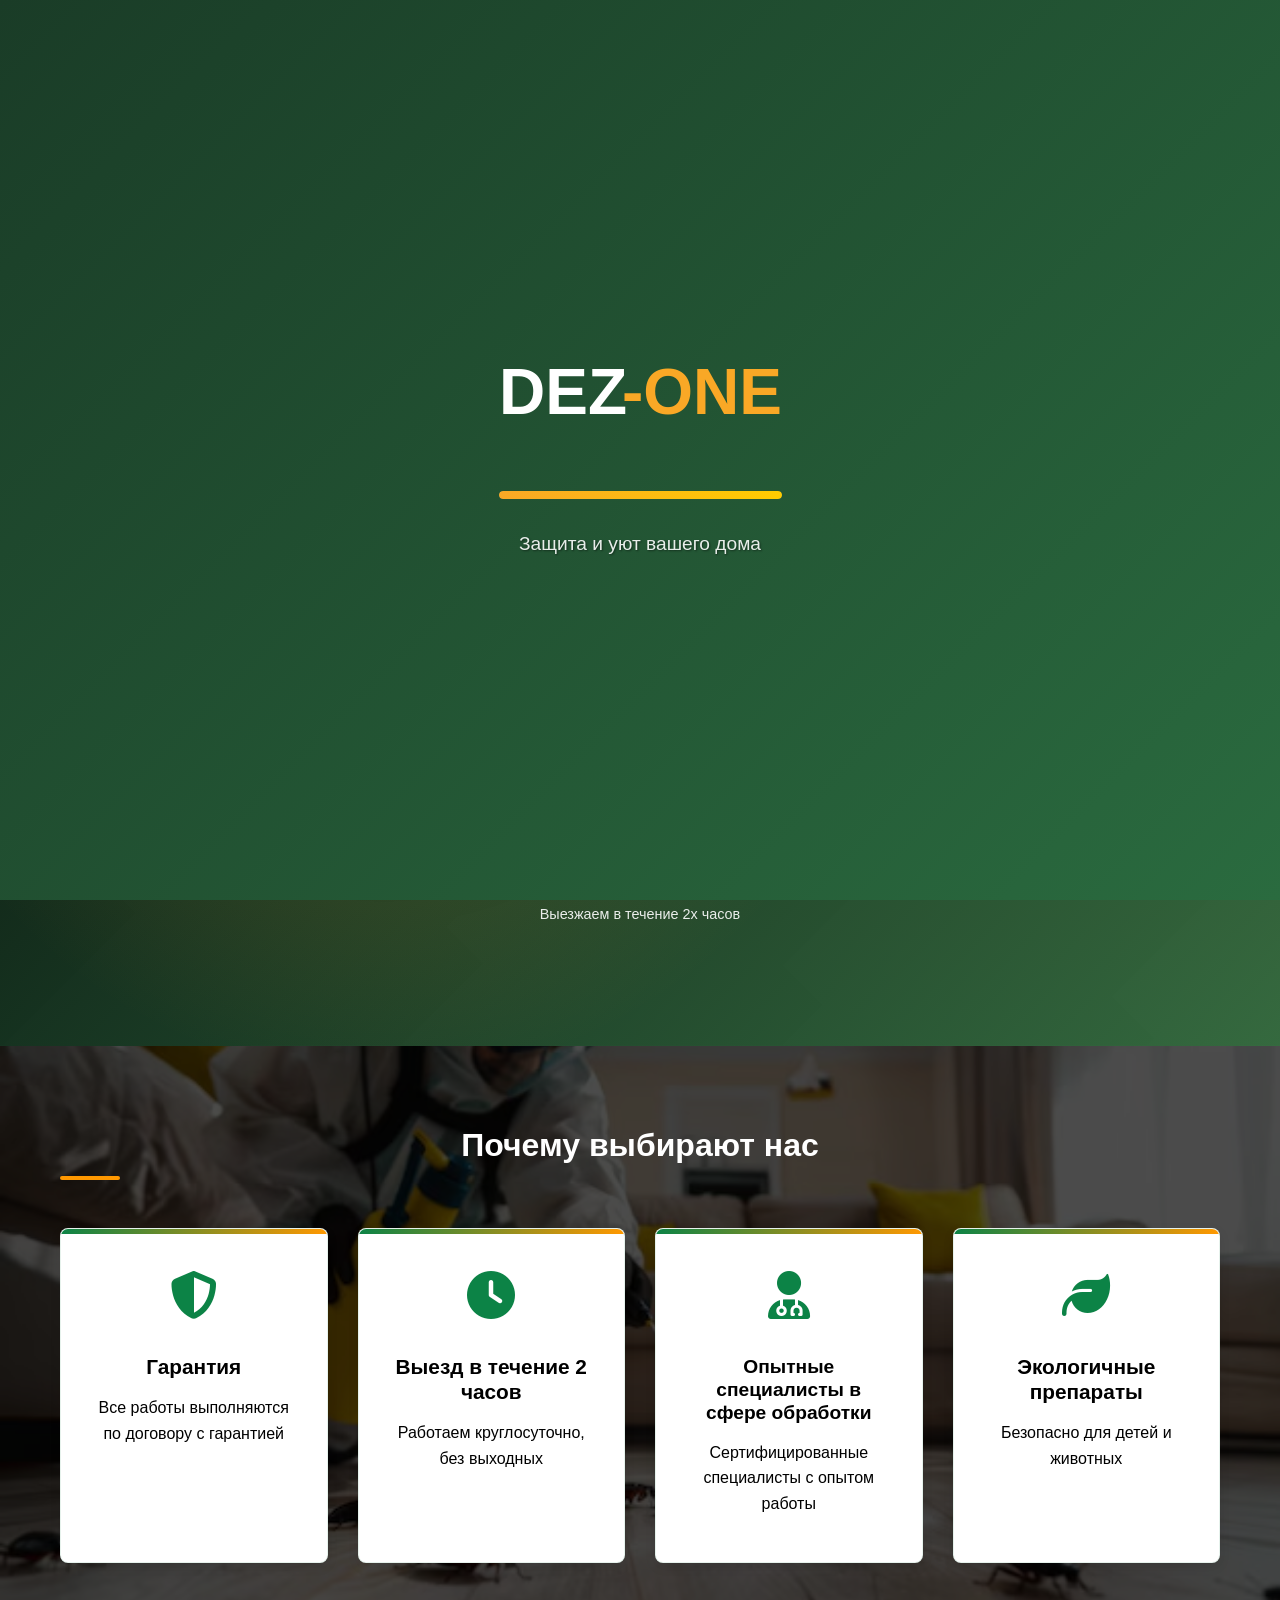
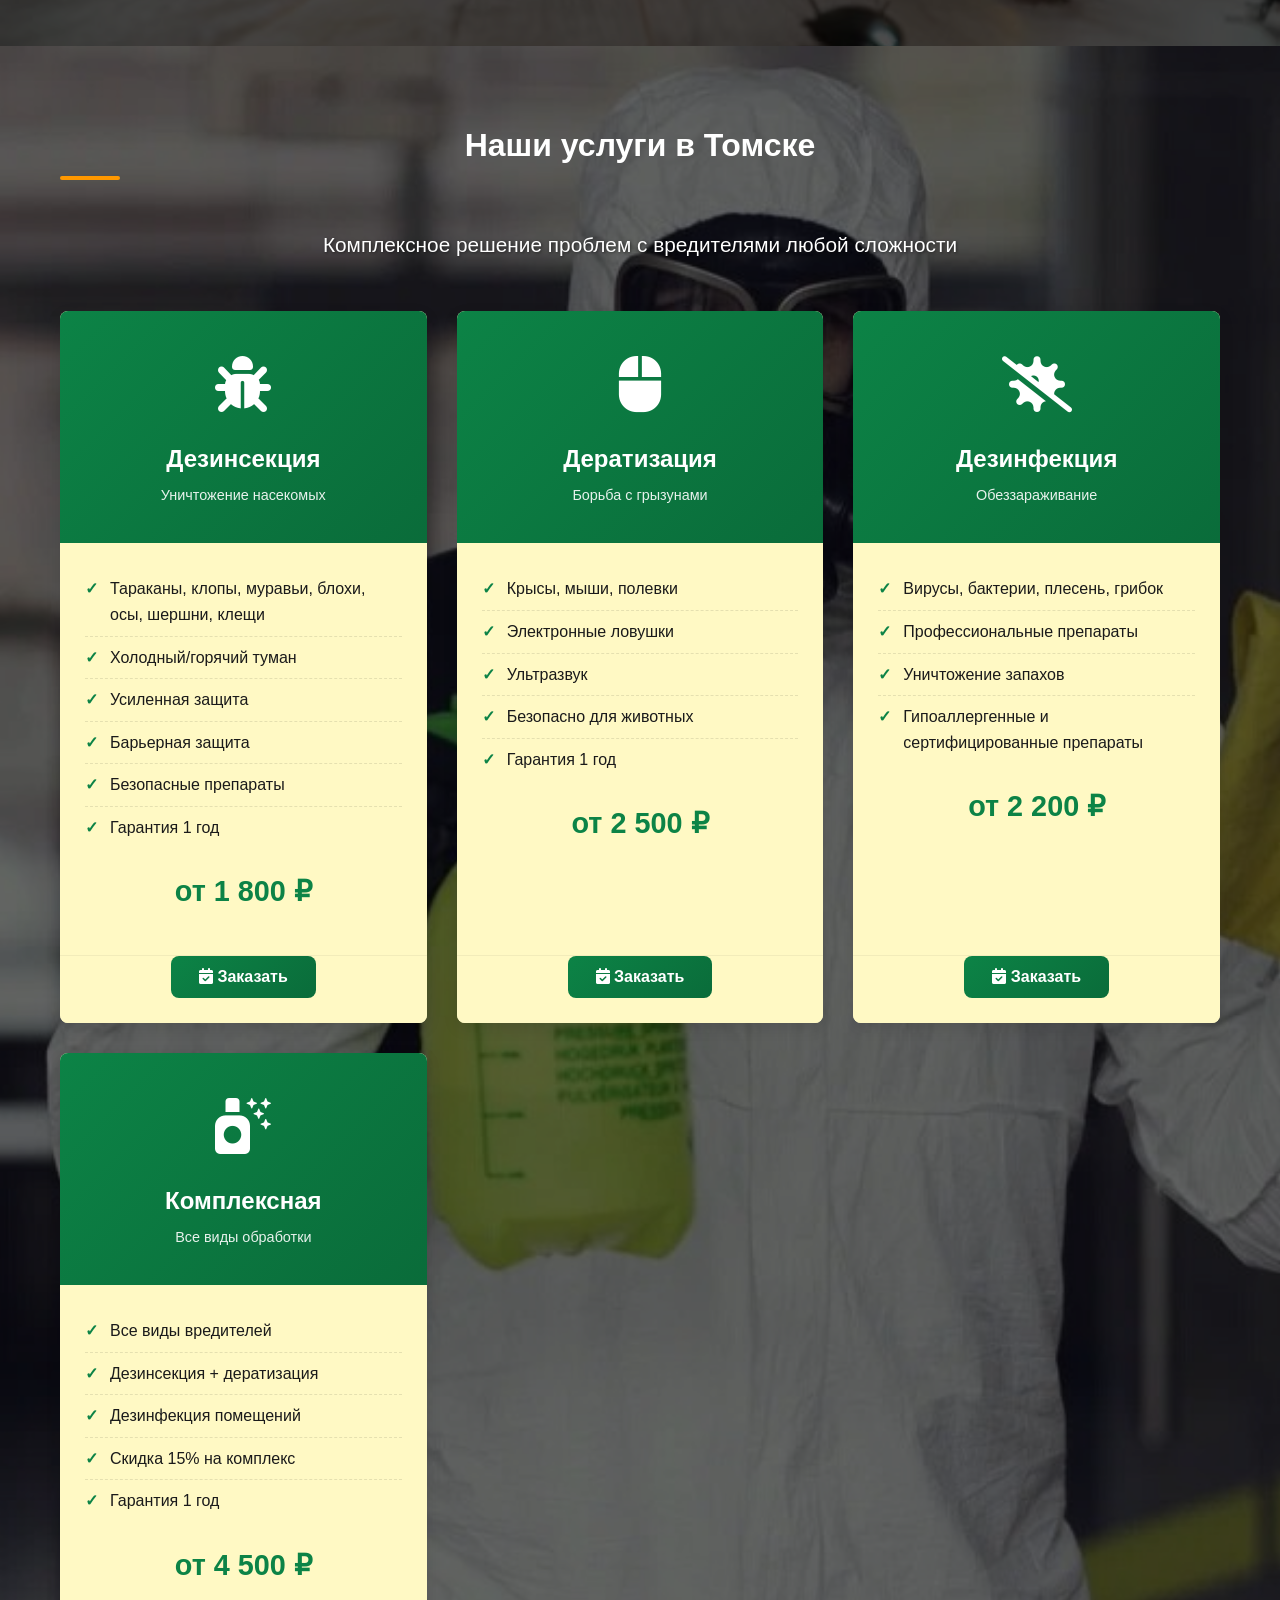
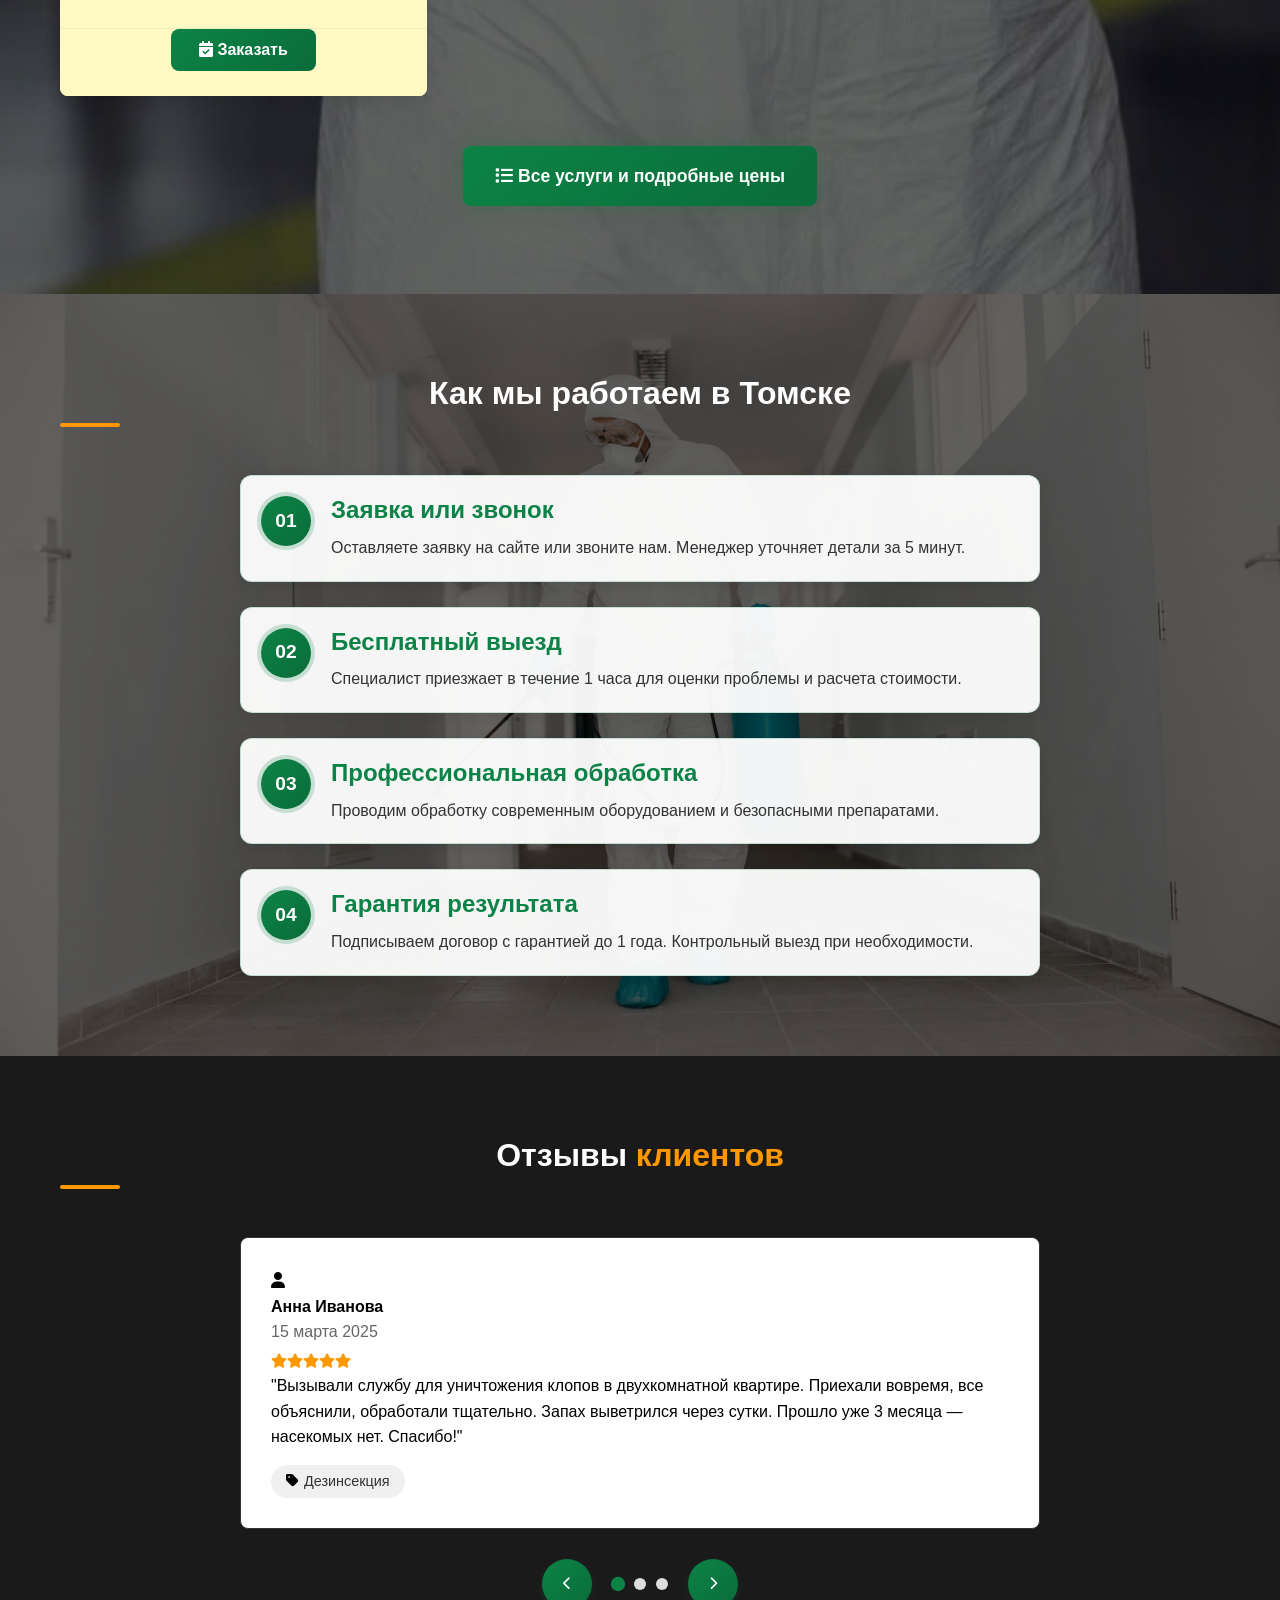
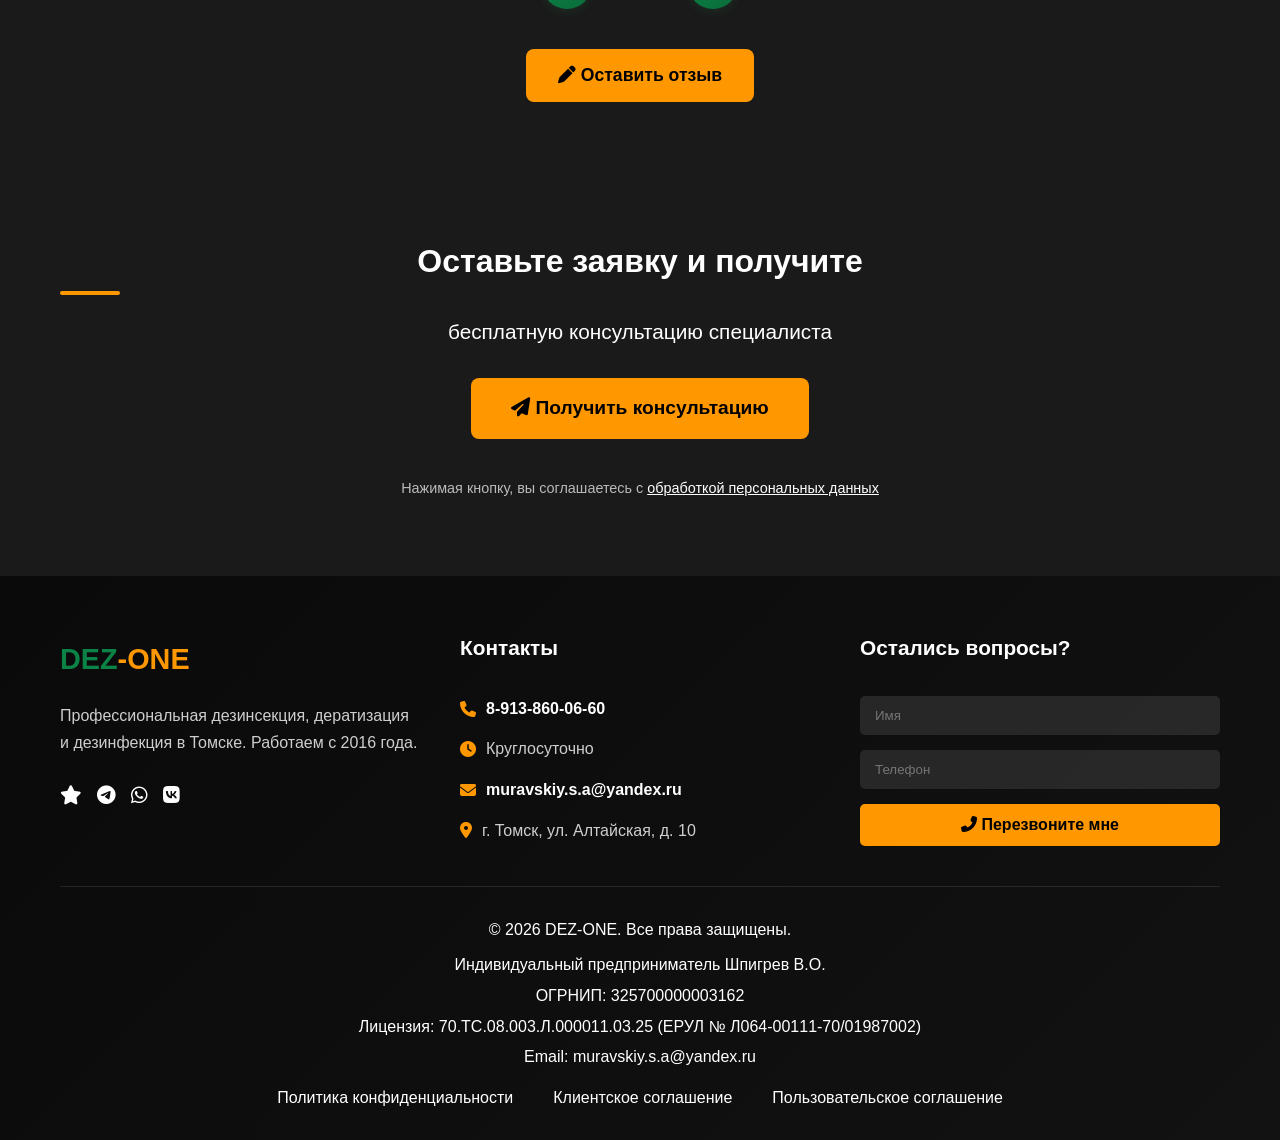
==== index.html @ a77df8e5 "Add files via upload" ====
<!DOCTYPE html>
<html lang="ru">
<head>

    
<!-- Yandex.Metrika counter -->
<script type="text/javascript">
    (function(m,e,t,r,i,k,a){
        m[i]=m[i]||function(){(m[i].a=m[i].a||[]).push(arguments)};
        m[i].l=1*new Date();
        for (var j = 0; j < document.scripts.length; j++) {if (document.scripts[j].src === r) { return; }}
        k=e.createElement(t),a=e.getElementsByTagName(t)[0],k.async=1,k.src=r,a.parentNode.insertBefore(k,a)
    })(window, document,'script','https://mc.yandex.ru/metrika/tag.js?id=108186352', 'ym');

    ym(108186352, 'init', {ssr:true, webvisor:true, clickmap:true, ecommerce:"dataLayer", referrer: document.referrer, url: location.href, accurateTrackBounce:true, trackLinks:true});
</script>
<noscript><div><img src="https://mc.yandex.ru/watch/108186352" style="position:absolute; left:-9999px;" alt="" /></div></noscript>
<!-- /Yandex.Metrika counter -->



    <meta charset="UTF-8">
    <meta http-equiv="Content-Security-Policy" content="default-src 'self'; script-src 'self' 'unsafe-inline' https://mc.yandex.ru https://cdnjs.cloudflare.com; style-src 'self' 'unsafe-inline' https://fonts.googleapis.com https://cdnjs.cloudflare.com; font-src 'self' https://fonts.gstatic.com https://cdnjs.cloudflare.com data:; img-src 'self' data: https: ; connect-src 'self' https://api.jsonbin.io https://mc.yandex.ru wss://mc.yandex.ru https://*.workers.dev; frame-src https://mc.yandex.ru; object-src 'none'; base-uri 'self'; form-action 'self';">
    <meta name="referrer" content="strict-origin-when-cross-origin">
    <meta http-equiv="X-Content-Type-Options" content="nosniff">
    <meta http-equiv="Permissions-Policy" content="geolocation=(), microphone=(), camera=()">
    <meta name="viewport" content="width=device-width, initial-scale=1.0, maximum-scale=1.0, user-scalable=yes">
    <meta http-equiv="X-UA-Compatible" content="IE=edge">
    <title>Профессиональная дезинсекция и дератизация в Томске | DEZ-ONE</title>
    <meta name="description" content="Уничтожение тараканов, клопов, грызунов в Томске. Гарантия 1 год. Работаем 24/7. Бесплатный выезд и осмотр.">
    
    <!-- Favicon -->
    <link rel="icon" type="image/x-icon" href="/favicon.ico">
    <link rel="icon" type="image/png" sizes="32x32" href="/favicon-32x32.png">
    <link rel="icon" type="image/png" sizes="16x16" href="/favicon-16x16.png">
    <link rel="apple-touch-icon" sizes="180x180" href="/apple-touch-icon.png">
    <link rel="shortcut icon" href="/favicon.ico">
    
    <link rel="stylesheet" href="css/style.css?v=5.0">
    <link rel="stylesheet" href="css/responsive.css?v=5.0">
    <link rel="stylesheet" href="css/animations.css?v=5.0">
    <link rel="stylesheet" href="css/web-background.css?v=5.0">
    <link rel="stylesheet" href="https://cdnjs.cloudflare.com/ajax/libs/font-awesome/6.4.0/css/all.min.css">
    <link rel="preconnect" href="https://fonts.googleapis.com">
    <link rel="preconnect" href="https://fonts.gstatic.com" crossorigin>
    <link href="https://fonts.googleapis.com/css2?family=Montserrat:wght@400;500;600;700;800&family=Open+Sans:wght@400;500;600&display=swap" rel="stylesheet">
    <style>
        /* ===== ДОПОЛНИТЕЛЬНЫЕ СТИЛИ ДЛЯ ГЛАВНОЙ СТРАНИЦЫ ===== */
        .stat-number {
            font-size: 2.5rem;
            font-weight: 800;
            margin-bottom: 5px;
            color: var(--secondary);
            text-shadow: 1px 1px 2px rgba(0, 0, 0, 0.5);
        }

        .stat-item {
            text-align: center;
            color: var(--text-light);
            position: relative;
            z-index: 1;
        }

        #calculator .section-subtitle {
            color: #000000 !important;
        }

        #calculator .result-note {
            color: #ffffff !important;
        }

        #calculator .result-label,
        #calculator .result-price,
        #calculator .result-savings,
        #calculator .savings-amount {
            color: #ffffff !important;
        }

        #calculator .calculator__info .info-title,
        #calculator .calculator__info .info-list li,
        #calculator .calculator__info .tip-content {
            color: #ffffff !important;
        }

        #calculator .calculator__info .tip-icon i {
            color: var(--secondary) !important;
        }

        .footer__bottom {
            display: flex;
            flex-direction: column;
            align-items: center;
            gap: 15px;
        }

        .footer__bottom > div {
            display: flex;
            gap: 20px;
            flex-wrap: wrap;
            justify-content: center;
            margin-top: 10px;
        }

        .footer__bottom a {
            color: rgba(255, 255, 255, 0.8);
            text-decoration: none;
            transition: var(--transition);
            font-size: 0.95rem;
        }

        .footer__bottom a:hover {
            color: var(--secondary);
            text-decoration: underline;
        }

        .modal__content {
            color: var(--text-dark);
        }

        .modal__content h4 {
            color: var(--primary);
        }

        .checkbox-text a {
            color: var(--primary);
            text-decoration: underline;
        }

        .checkbox-text a:hover {
            color: var(--primary-dark);
        }

        .gallery-section {
            display: none;
        }
    </style>
</head>
<body>
    <!-- ПРИНУДИТЕЛЬНЫЕ СТИЛИ ДЛЯ МОДАЛЬНЫХ ОКОН -->
    <style>
        #orderModal .modal__content,
        #consultModal .modal__content {
            background: linear-gradient(135deg, #1a1a1a 0%, #2a2a2a 100%) !important;
        }
        
        #orderModal *:not(button):not(.btn),
        #consultModal *:not(button):not(.btn) {
            color: #ffffff !important;
        }
        
        #orderModal input,
        #consultModal input,
        #orderModal textarea,
        #consultModal textarea {
            background-color: #333333 !important;
            color: #ffffff !important;
            border-color: #555555 !important;
        }
        
        #orderModal input::placeholder,
        #consultModal input::placeholder,
        #orderModal textarea::placeholder,
        #consultModal textarea::placeholder {
            color: #aaaaaa !important;
        }
        
        #orderModal .checkbox-text,
        #consultModal .checkbox-text {
            color: #ffffff !important;
        }
    </style>

    <!-- Анимированный фон с паутинкой -->
    <div class="web-background">
        <div class="web-line web-1"></div>
        <div class="web-line web-2"></div>
        <div class="web-line web-3"></div>
        <div class="web-line web-4"></div>
        <div class="web-line web-5"></div>
        <div class="web-line web-6"></div>
        <div class="web-line web-7"></div>
        <div class="web-line web-8"></div>
        <div class="web-line web-9"></div>
        <div class="web-line web-10"></div>
        <div class="web-grid"></div>
        <div class="spider spider-1"></div>
        <div class="spider spider-2"></div>
        <div class="spider spider-3"></div>
        <div class="spider spider-4"></div>
        <div class="spider spider-5"></div>
        <div class="web-drop drop-1"></div>
        <div class="web-drop drop-2"></div>
        <div class="web-drop drop-3"></div>
        <div class="web-drop drop-4"></div>
        <div class="web-drop drop-5"></div>
    </div>

    <!-- Анимированный фон сайта -->
    <div class="site-background">
        <div class="bg-particle p1"></div>
        <div class="bg-particle p2"></div>
        <div class="bg-particle p3"></div>
        <div class="bg-particle p4"></div>
        <div class="bg-particle p5"></div>
        <div class="bg-particle p6"></div>
        <div class="bg-particle p7"></div>
        <div class="bg-particle p8"></div>
        <div class="bg-particle p9"></div>
        <div class="bg-particle p10"></div>
        <div class="bg-shine"></div>
    </div>

    <!-- Прелоадер с анимацией логотипа -->
    <div class="preloader">
        <div class="preloader-bg">
            <div class="preloader-dust d1"></div>
            <div class="preloader-dust d2"></div>
            <div class="preloader-dust d3"></div>
            <div class="preloader-dust d4"></div>
            <div class="preloader-dust d5"></div>
        </div>
        <div class="preloader-content">
            <div class="preloader-logo">
                <span class="logo-dez">DEZ</span><span class="logo-on">-ONE</span>
            </div>
            <div class="preloader-slogan" style="display: none;">Защита и уют вашего дома</div>
            <div class="preloader-progress">
                <div class="preloader-bar"></div>
            </div>
            <div class="preloader-text" style="color: white; margin-top: 20px; font-size: 1.2rem; opacity: 0.9; font-weight: 500;">Защита и уют вашего дома</div>
        </div>
    </div>

    <!-- Шапка сайта -->
    <header class="header">
        <div class="container header__container">
            <a href="index.html" class="logo">
                <span class="logo__primary">DEZ</span><span class="logo__secondary">-ONE</span>
            </a>
            <button class="nav__toggle" aria-label="Открыть меню">
                <span></span>
                <span></span>
                <span></span>
            </button>
            <nav class="nav">
                <ul class="nav__list">
                    <li><a href="index.html" class="active">Главная</a></li>
                    <li><a href="services.html">Услуги и цены</a></li>
                    <li><a href="organizations.html">Организациям</a></li>
                    <li><a href="client-memo.html">Памятка клиенту</a></li>
                    <li><a href="calculator.html">Калькулятор</a></li>
                    <li><a href="#process">Как работаем</a></li>
                    <li><a href="#reviews">Отзывы</a></li>
                    <li><a href="blog.html">Статьи</a></li>
                    <li><a href="#contacts">Контакты</a></li>
                </ul>
            </nav>
            <div class="header__contacts">
                <a href="tel:+79138600660" class="phone" data-dez-phone="phone">8-913-860-06-60</a>
                <p class="work-hours" data-dez-work-hours="work-hours">Круглосуточно</p>
            </div>
        </div>
    </header>

    <!-- Главный экран -->
    <section class="hero">
        <div class="hero-bg">
            <div class="hero-bg-layer hero-bg-1" data-speed="0.1"></div>
            <div class="hero-bg-layer hero-bg-2" data-speed="0.3"></div>
            <div class="hero-bg-layer hero-bg-3" data-speed="0.5"></div>
        </div>
        <div class="floating-elements">
            <div class="floating-element fe-1" style="top: 15%; left: 5%">🪳</div>
            <div class="floating-element fe-2" style="top: 25%; right: 10%">🐭</div>
            <div class="floating-element fe-3" style="bottom: 20%; left: 15%">🦠</div>
            <div class="floating-element fe-4" style="bottom: 30%; right: 5%">🛡️</div>
            <div class="floating-element fe-5" style="top: 40%; left: 20%">🐝</div>
            <div class="floating-element fe-6" style="top: 60%; right: 15%">🪰</div>
            <div class="floating-element fe-7" style="bottom: 40%; left: 25%">🐜</div>
            <div class="floating-element fe-8" style="bottom: 50%; right: 20%">🦗</div>
            <div class="floating-element fe-9" style="top: 70%; left: 10%">🕷️</div>
            <div class="floating-element fe-10" style="top: 20%; right: 25%">🦟</div>
        </div>
        <div class="dust-container">
            <div class="dust-particle dust1"></div>
            <div class="dust-particle dust2"></div>
            <div class="dust-particle dust3"></div>
            <div class="dust-particle dust4"></div>
            <div class="dust-particle dust5"></div>
            <div class="dust-particle dust6"></div>
            <div class="dust-particle dust7"></div>
            <div class="dust-particle dust8"></div>
        </div>
        <div class="container hero__container">
            <div class="hero__content">
                <h1 class="hero__title animate-on-scroll" data-animation="fadeInUp">
                    <span class="hero-title-part">Профессиональное</span>
                    <span class="hero-title-part">уничтожение вредителей</span>
                    <span class="hero-title-part">в Томске с гарантией до 1 года</span>
                </h1>
                <p class="hero__subtitle animate-on-scroll" data-animation="fadeInUp" data-delay="200">
                    Тараканы, клопы, мыши, плесень — мы решаем любые проблемы. Официальный договор. Безопасные препараты.
                </p>
                <div class="hero__buttons animate-on-scroll" data-animation="fadeInUp" data-delay="400">
                    <div class="hero__buttons-row">
                        <button class="btn btn--primary btn--large btn-pulse" data-modal="order">
                            <i class="fas fa-phone-alt"></i> Вызвать специалиста
                        </button>
                        <button class="btn btn--secondary btn--large btn-shine" data-modal="consult">
                            <i class="fas fa-comments"></i> Бесплатная консультация
                        </button>
                    </div>
                    <a href="calculator.html" class="btn btn--accent btn--large hero__calc-btn btn-bounce">
                        <i class="fas fa-calculator"></i> Рассчитать стоимость онлайн
                    </a>
                </div>
                
                <!-- БЛОК СТАТИСТИКИ -->
                <div class="stats-counter animate-on-scroll" data-animation="fadeInUp" data-delay="600">
                    <div class="stat-item">
                        <div class="stat-number" data-count="2500">2500</div>
                        <div class="stat-label">Довольных клиентов</div>
                    </div>
                    <div class="stat-item">
                        <div class="stat-number" data-count="98">98%</div>
                        <div class="stat-label">Положительных отзывов</div>
                    </div>
                    <div class="stat-item">
                        <div class="stat-number" data-count="24">24/7</div>
                        <div class="stat-label">Работаем без выходных</div>
                    </div>
                    <div class="stat-item">
                        <div class="stat-number" data-count="120">120</div>
                        <div class="stat-label">Выезжаем в течение 2х часов</div>
                    </div>
                </div>
            </div>
        </div>
    </section>

    <!-- Анимированные преимущества -->
    <section class="features">
        <div class="features-slideshow">
            <div class="slide active" style="background-image: url('images/features-bg1.jpg')"></div>
            <div class="slide" style="background-image: url('images/features-bg2.jpg')"></div>
            <div class="slide" style="background-image: url('images/features-bg3.jpg')"></div>
            <div class="slideshow-overlay"></div>
        </div>
        <div class="container">
            <h2 class="section-title text-center animate-on-scroll" data-animation="fadeInUp">
                <span style="color: white">Почему</span> <span style="color: white">выбирают нас</span>
            </h2>
            <div class="features-grid">
                <div class="feature-card animate-on-scroll" data-animation="zoomIn">
                    <div class="feature-icon"><i class="fas fa-shield-alt"></i></div>
                    <h3 class="feature-title">Гарантия</h3>
                    <p class="feature-desc">Все работы выполняются по договору с гарантией</p>
                </div>
                <div class="feature-card animate-on-scroll" data-animation="zoomIn" data-delay="100">
                    <div class="feature-icon"><i class="fas fa-clock"></i></div>
                    <h3 class="feature-title">Выезд в течение 2 часов</h3>
                    <p class="feature-desc">Работаем круглосуточно, без выходных</p>
                </div>
                <div class="feature-card animate-on-scroll" data-animation="zoomIn" data-delay="200">
                    <div class="feature-icon"><i class="fas fa-user-md"></i></div>
                    <h3 class="feature-title" style="font-size: 1.2rem">Опытные специалисты в сфере обработки</h3>
                    <p class="feature-desc">Сертифицированные специалисты с опытом работы</p>
                </div>
                <div class="feature-card animate-on-scroll" data-animation="zoomIn" data-delay="300">
                    <div class="feature-icon"><i class="fas fa-leaf"></i></div>
                    <h3 class="feature-title">Экологичные препараты</h3>
                    <p class="feature-desc">Безопасно для детей и животных</p>
                </div>
            </div>
        </div>
    </section>

    <!-- Услуги -->
    <section class="services">
        <div class="services-bg" style="background-image: url('images/services-bg.jpg')"></div>
        <div class="services-overlay"></div>
        <div class="container">
            <h2 class="section-title text-center animate-on-scroll" data-animation="fadeInUp">
                <span style="color: white">Наши</span> <span style="color: white">услуги в Томске</span>
            </h2>
            <p class="section-subtitle text-center animate-on-scroll" data-animation="fadeInUp" data-delay="200" style="color: #ffffff !important; font-size: 1.3rem; font-weight: 500; text-shadow: 1px 1px 3px rgba(0,0,0,0.5);">
                Комплексное решение проблем с вредителями любой сложности
            </p>
            <div class="services-widgets">
                <div class="service-widget animate-on-scroll" data-animation="zoomIn">
                    <div class="service-widget__header">
                        <div class="service-widget__icon"><i class="fas fa-bug"></i></div>
                        <h3 class="service-widget__title">Дезинсекция</h3>
                        <p class="service-widget__subtitle">Уничтожение насекомых</p>
                    </div>
                    <div class="service-widget__body">
                        <ul class="service-widget__features">
                            <li>Тараканы, клопы, муравьи, блохи, осы, шершни, клещи</li>
                            <li>Холодный/горячий туман</li>
                            <li>Усиленная защита</li>
                            <li>Барьерная защита</li>
                            <li>Безопасные препараты</li>
                            <li>Гарантия 1 год</li>
                        </ul>
                        <div class="service-widget__price">от 1 800 ₽</div>
                    </div>
                    <div class="service-widget__footer">
                        <button class="btn btn--primary" data-service="Дезинсекция" data-modal="order"><i class="fas fa-calendar-check"></i> Заказать</button>
                    </div>
                </div>
                <div class="service-widget animate-on-scroll" data-animation="zoomIn" data-delay="100">
                    <div class="service-widget__header">
                        <div class="service-widget__icon"><i class="fas fa-mouse"></i></div>
                        <h3 class="service-widget__title">Дератизация</h3>
                        <p class="service-widget__subtitle">Борьба с грызунами</p>
                    </div>
                    <div class="service-widget__body">
                        <ul class="service-widget__features">
                            <li>Крысы, мыши, полевки</li>
                            <li>Электронные ловушки</li>
                            <li>Ультразвук</li>
                            <li>Безопасно для животных</li>
                            <li>Гарантия 1 год</li>
                        </ul>
                        <div class="service-widget__price">от 2 500 ₽</div>
                    </div>
                    <div class="service-widget__footer">
                        <button class="btn btn--primary" data-service="Дератизация" data-modal="order"><i class="fas fa-calendar-check"></i> Заказать</button>
                    </div>
                </div>
                <div class="service-widget animate-on-scroll" data-animation="zoomIn" data-delay="200">
                    <div class="service-widget__header">
                        <div class="service-widget__icon"><i class="fas fa-virus-slash"></i></div>
                        <h3 class="service-widget__title">Дезинфекция</h3>
                        <p class="service-widget__subtitle">Обеззараживание</p>
                    </div>
                    <div class="service-widget__body">
                        <ul class="service-widget__features">
                            <li>Вирусы, бактерии, плесень, грибок</li>
                            <li>Профессиональные препараты</li>
                            <li>Уничтожение запахов</li>
                            <li>Гипоаллергенные и сертифицированные препараты</li>
                        </ul>
                        <div class="service-widget__price">от 2 200 ₽</div>
                    </div>
                    <div class="service-widget__footer">
                        <button class="btn btn--primary" data-service="Дезинфекция" data-modal="order"><i class="fas fa-calendar-check"></i> Заказать</button>
                    </div>
                </div>
                <div class="service-widget animate-on-scroll" data-animation="zoomIn" data-delay="300">
                    <div class="service-widget__header">
                        <div class="service-widget__icon"><i class="fas fa-spray-can-sparkles"></i></div>
                        <h3 class="service-widget__title">Комплексная</h3>
                        <p class="service-widget__subtitle">Все виды обработки</p>
                    </div>
                    <div class="service-widget__body">
                        <ul class="service-widget__features">
                            <li>Все виды вредителей</li>
                            <li>Дезинсекция + дератизация</li>
                            <li>Дезинфекция помещений</li>
                            <li>Скидка 15% на комплекс</li>
                            <li>Гарантия 1 год</li>
                        </ul>
                        <div class="service-widget__price">от 4 500 ₽</div>
                    </div>
                    <div class="service-widget__footer">
                        <button class="btn btn--primary" data-service="Комплексная обработка" data-modal="order"><i class="fas fa-calendar-check"></i> Заказать</button>
                    </div>
                </div>
            </div>
            <div class="text-center animate-on-scroll" data-animation="fadeInUp" data-delay="400">
                <a href="services.html" class="btn btn--primary btn--large btn-glow"><i class="fas fa-list"></i> Все услуги и подробные цены</a>
            </div>
        </div>
    </section>

    <!-- Как мы работаем -->
    <section id="process" class="process">
        <div class="process-bg" style="background-image: url('images/process-bg.jpg')"></div>
        <div class="process-overlay"></div>
        <div class="container">
            <h2 class="section-title text-center animate-on-scroll" data-animation="fadeInUp">
                <span style="color: white">Как мы</span> <span style="color: white">работаем в Томске</span>
            </h2>
            <div style="display: flex; flex-direction: column; align-items: center; gap: 25px; max-width: 800px; margin: 0 auto; position: relative; z-index: 10;">
                <div style="display: flex; align-items: flex-start; width: 100%; background: rgba(255,255,255,0.95); border-radius: 12px; padding: 20px; box-shadow: 0 4px 15px rgba(0,0,0,0.1); border: 1px solid rgba(12,131,70,0.2);">
                    <div style="width: 50px; height: 50px; background: linear-gradient(135deg, #0c8346, #0a6c3a); border-radius: 50%; display: flex; align-items: center; justify-content: center; color: white; font-weight: 700; font-size: 1.2rem; margin-right: 20px; flex-shrink: 0; box-shadow: 0 0 0 4px rgba(12,131,70,0.2);">01</div>
                    <div><h3 style="color: #0c8346; margin: 0 0 10px 0;">Заявка или звонок</h3><p style="color: #333; margin: 0;">Оставляете заявку на сайте или звоните нам. Менеджер уточняет детали за 5 минут.</p></div>
                </div>
                <div style="display: flex; align-items: flex-start; width: 100%; background: rgba(255,255,255,0.95); border-radius: 12px; padding: 20px; box-shadow: 0 4px 15px rgba(0,0,0,0.1); border: 1px solid rgba(12,131,70,0.2);">
                    <div style="width: 50px; height: 50px; background: linear-gradient(135deg, #0c8346, #0a6c3a); border-radius: 50%; display: flex; align-items: center; justify-content: center; color: white; font-weight: 700; font-size: 1.2rem; margin-right: 20px; flex-shrink: 0; box-shadow: 0 0 0 4px rgba(12,131,70,0.2);">02</div>
                    <div><h3 style="color: #0c8346; margin: 0 0 10px 0;">Бесплатный выезд</h3><p style="color: #333; margin: 0;">Специалист приезжает в течение 1 часа для оценки проблемы и расчета стоимости.</p></div>
                </div>
                <div style="display: flex; align-items: flex-start; width: 100%; background: rgba(255,255,255,0.95); border-radius: 12px; padding: 20px; box-shadow: 0 4px 15px rgba(0,0,0,0.1); border: 1px solid rgba(12,131,70,0.2);">
                    <div style="width: 50px; height: 50px; background: linear-gradient(135deg, #0c8346, #0a6c3a); border-radius: 50%; display: flex; align-items: center; justify-content: center; color: white; font-weight: 700; font-size: 1.2rem; margin-right: 20px; flex-shrink: 0; box-shadow: 0 0 0 4px rgba(12,131,70,0.2);">03</div>
                    <div><h3 style="color: #0c8346; margin: 0 0 10px 0;">Профессиональная обработка</h3><p style="color: #333; margin: 0;">Проводим обработку современным оборудованием и безопасными препаратами.</p></div>
                </div>
                <div style="display: flex; align-items: flex-start; width: 100%; background: rgba(255,255,255,0.95); border-radius: 12px; padding: 20px; box-shadow: 0 4px 15px rgba(0,0,0,0.1); border: 1px solid rgba(12,131,70,0.2);">
                    <div style="width: 50px; height: 50px; background: linear-gradient(135deg, #0c8346, #0a6c3a); border-radius: 50%; display: flex; align-items: center; justify-content: center; color: white; font-weight: 700; font-size: 1.2rem; margin-right: 20px; flex-shrink: 0; box-shadow: 0 0 0 4px rgba(12,131,70,0.2);">04</div>
                    <div><h3 style="color: #0c8346; margin: 0 0 10px 0;">Гарантия результата</h3><p style="color: #333; margin: 0;">Подписываем договор с гарантией до 1 года. Контрольный выезд при необходимости.</p></div>
                </div>
            </div>
        </div>
    </section>

    <!-- Отзывы -->
    <section id="reviews" class="reviews">
        <div class="container">
            <h2 class="section-title text-center animate-on-scroll" data-animation="fadeInUp">
                <span style="color: white">Отзывы</span> <span class="text-gradient">клиентов</span>
            </h2>
            <div class="reviews-carousel">
                <div class="carousel-container">
                    <div class="review-slide active">
                        <div class="review-card">
                            <div class="review-card__header">
                                <div class="review-card__avatar"><i class="fas fa-user"></i></div>
                                <div>
                                    <div class="review-card__author">Анна Иванова</div>
                                    <div class="review-card__date">15 марта 2025</div>
                                    <div class="review-rating"><i class="fas fa-star"></i><i class="fas fa-star"></i><i class="fas fa-star"></i><i class="fas fa-star"></i><i class="fas fa-star"></i></div>
                                </div>
                            </div>
                            <div class="review-card__text">"Вызывали службу для уничтожения клопов в двухкомнатной квартире. Приехали вовремя, все объяснили, обработали тщательно. Запах выветрился через сутки. Прошло уже 3 месяца — насекомых нет. Спасибо!"</div>
                            <div class="review-service"><i class="fas fa-tag"></i> Дезинсекция</div>
                        </div>
                    </div>
                    <div class="review-slide">
                        <div class="review-card">
                            <div class="review-card__header">
                                <div class="review-card__avatar"><i class="fas fa-user-tie"></i></div>
                                <div>
                                    <div class="review-card__author">Павел Смирнов</div>
                                    <div class="review-card__date">2 апреля 2025</div>
                                    <div class="review-rating"><i class="fas fa-star"></i><i class="fas fa-star"></i><i class="fas fa-star"></i><i class="fas fa-star"></i><i class="fas fa-star-half-alt"></i></div>
                                </div>
                            </div>
                            <div class="review-card__text">"Долго боролся с тараканами в кафе самостоятельно, но безуспешно. Решил обратиться к профессионалам. Обработали кухню и склад, дали гарантию 1 год. Тараканов не видно уже 5 месяцев."</div>
                            <div class="review-service"><i class="fas fa-tag"></i> Дезинсекция для бизнеса</div>
                        </div>
                    </div>
                    <div class="review-slide">
                        <div class="review-card">
                            <div class="review-card__header">
                                <div class="review-card__avatar"><i class="fas fa-user"></i></div>
                                <div>
                                    <div class="review-card__author">Мария Ковалева</div>
                                    <div class="review-card__date">22 апреля 2025</div>
                                    <div class="review-rating"><i class="fas fa-star"></i><i class="fas fa-star"></i><i class="fas fa-star"></i><i class="fas fa-star"></i><i class="fas fa-star"></i></div>
                                </div>
                            </div>
                            <div class="review-card__text">"В частном доме завелись мыши. Специалист приехал, осмотрел, расставил ловушки и обработал потенциальные места проникновения. Через неделю мыши исчезли. Вежливый персонал, аккуратная работа."</div>
                            <div class="review-service"><i class="fas fa-tag"></i> Дератизация</div>
                        </div>
                    </div>
                </div>
                <div class="carousel-controls">
                    <button class="carousel-prev"><i class="fas fa-chevron-left"></i></button>
                    <div class="carousel-dots"><span class="dot active"></span><span class="dot"></span><span class="dot"></span></div>
                    <button class="carousel-next"><i class="fas fa-chevron-right"></i></button>
                </div>
            </div>
            <div class="text-center" style="margin-top: 40px;">
                <button class="btn btn--secondary btn--large" id="addReviewBtn" data-modal="review"><i class="fas fa-pen"></i> Оставить отзыв</button>
            </div>
        </div>
    </section>

    <!-- CTA секция -->
    <section class="cta-section" style="background: #1a1a1a; padding: 60px 0;">
        <div class="container">
            <div class="cta-content animate-on-scroll" data-animation="zoomIn" style="text-align: center;">
                <h2 class="cta-title" style="color: #ffffff; margin-bottom: 20px;">Оставьте заявку и получите</h2>
                <p class="cta-subtitle" style="color: #ffffff; font-size: 1.3rem; margin-bottom: 30px;">бесплатную консультацию специалиста</p>
                <div style="margin: 30px 0;">
                    <a href="https://t.me/muravkiy" target="_blank" class="btn btn--primary btn--large" style="background: #ff9800; color: #000000; font-weight: 700; padding: 15px 40px; font-size: 1.2rem; border: none; display: inline-block; text-decoration: none;">
                        <i class="fas fa-paper-plane"></i> Получить консультацию
                    </a>
                </div>
                <p class="cta-note" style="color: rgba(255,255,255,0.7); font-size: 0.9rem;">
                    Нажимая кнопку, вы соглашаетесь с
                    <button type="button" class="consent-link" data-modal="consent" style="background: none; border: none; color: #ff9800; text-decoration: underline; cursor: pointer; padding: 0; font-size: 0.9rem;">обработкой персональных данных</button>
                </p>
            </div>
        </div>
    </section>

    <!-- Модальное окно консультации -->
    <div class="modal" id="consultModal">
        <div class="modal__content" style="max-width: 600px; width: 90%; padding: 40px;">
            <button class="modal__close" aria-label="Закрыть">&times;</button>
            <h3 class="modal__title" style="font-size: 2rem; margin-bottom: 10px; color: #0c8346;">Бесплатная консультация</h3>
            <p class="modal__text" style="font-size: 1.1rem; margin-bottom: 30px; color: #5a6268;">Оставьте контакты, и наш специалист перезвонит вам в течение 15 минут</p>
            <form id="consultForm" class="contact-form" style="display: flex; flex-direction: column; gap: 20px;">
                <div class="form-group" style="width: 100%;"><label for="consultName" style="font-weight: 600; margin-bottom: 8px; display: block; color: #333;">Ваше имя <span style="color: #ff0000;">*</span></label><input type="text" id="consultName" name="name" placeholder="Введите ваше имя" required style="width: 100%; padding: 15px 18px; border: 2px solid #e0e0e0; border-radius: 8px; font-size: 1rem; transition: all 0.3s; box-sizing: border-box;"></div>
                <div class="form-group" style="width: 100%;"><label for="consultPhone" style="font-weight: 600; margin-bottom: 8px; display: block; color: #333;">Номер телефона <span style="color: #ff0000;">*</span></label><input type="tel" id="consultPhone" name="phone" placeholder="+7 (___) ___-__-__" required style="width: 100%; padding: 15px 18px; border: 2px solid #e0e0e0; border-radius: 8px; font-size: 1rem; transition: all 0.3s; box-sizing: border-box;"></div>
                <div class="form-group" style="width: 100%;"><label for="consultMessage" style="font-weight: 600; margin-bottom: 8px; display: block; color: #333;">Сообщение</label><textarea id="consultMessage" name="message" placeholder="Опишите вашу проблему (необязательно)" rows="3" style="width: 100%; padding: 15px 18px; border: 2px solid #e0e0e0; border-radius: 8px; font-size: 1rem; transition: all 0.3s; font-family: inherit; resize: vertical; box-sizing: border-box;"></textarea></div>
                <button type="submit" class="btn btn--primary btn--block" style="padding: 16px; font-size: 1.2rem; font-weight: 700; background: #0c8346; color: white; border: none; border-radius: 8px; cursor: pointer; transition: all 0.3s; margin-top: 10px;"><i class="fas fa-phone-alt"></i> Жду звонка</button>
                <p class="form-note" style="font-size: 0.9rem; color: #5a6268; text-align: center; margin-top: 15px;">Нажимая кнопку, вы соглашаетесь с <button type="button" class="consent-link" data-modal="consent" style="background: none; border: none; color: #0c8346; text-decoration: underline; cursor: pointer; padding: 0; font-size: 0.9rem;">обработкой персональных данных</button></p>
            </form>
        </div>
    </div>

    <!-- Модальное окно заказа -->
    <div class="modal" id="orderModal">
        <div class="modal__content" style="max-width: 600px; width: 90%; padding: 40px;">
            <button class="modal__close" aria-label="Закрыть">&times;</button>
            <h3 class="modal__title" style="font-size: 2rem; margin-bottom: 10px; color: #0c8346;">Вызов специалиста</h3>
            <p class="modal__text" style="font-size: 1.1rem; margin-bottom: 30px; color: #5a6268;">Мы перезвоним для уточнения деталей и согласования времени выезда</p>
            <form id="orderForm" class="contact-form" style="display: flex; flex-direction: column; gap: 20px;">
                <div class="form-group" style="width: 100%;"><label for="orderName" style="font-weight: 600; margin-bottom: 8px; display: block; color: #333;">Ваше имя <span style="color: #ff0000;">*</span></label><input type="text" id="orderName" name="name" placeholder="Введите ваше имя" required style="width: 100%; padding: 15px 18px; border: 2px solid #e0e0e0; border-radius: 8px; font-size: 1rem; transition: all 0.3s; box-sizing: border-box;"></div>
                <div class="form-group" style="width: 100%;"><label for="orderPhone" style="font-weight: 600; margin-bottom: 8px; display: block; color: #333;">Номер телефона <span style="color: #ff0000;">*</span></label><input type="tel" id="orderPhone" name="phone" placeholder="+7 (___) ___-__-__" required style="width: 100%; padding: 15px 18px; border: 2px solid #e0e0e0; border-radius: 8px; font-size: 1rem; transition: all 0.3s; box-sizing: border-box;"></div>
                <div class="form-group" style="width: 100%;"><label for="serviceInput" style="font-weight: 600; margin-bottom: 8px; display: block; color: #333;">Опишите ваш запрос</label><textarea name="service" id="serviceInput" placeholder="Опишите, какая услуга вам нужна, площадь помещения и т.д." rows="3" required style="width: 100%; padding: 15px 18px; border: 2px solid #e0e0e0; border-radius: 8px; font-size: 1rem; transition: all 0.3s; font-family: inherit; resize: vertical; box-sizing: border-box;"></textarea></div>
                <div class="form-group" style="width: 100%;"><label for="orderAddress" style="font-weight: 600; margin-bottom: 8px; display: block; color: #333;">Адрес объекта <span style="color: #ff0000;">*</span></label><textarea id="orderAddress" name="address" placeholder="Введите адрес: город, улица, дом, квартира" required rows="3" style="width: 100%; padding: 15px 18px; border: 2px solid #e0e0e0; border-radius: 8px; font-size: 1rem; transition: all 0.3s; font-family: inherit; resize: vertical; box-sizing: border-box;"></textarea></div>
                <div style="margin: 15px 0; padding: 20px; background-color: #0c8346; border-radius: 8px;"><label style="display: flex; align-items: flex-start; gap: 15px; cursor: pointer; color: #ffffff;"><input type="checkbox" name="clientMemoAgreement" id="clientMemoAgreement" required style="width: 20px; height: 20px; margin-top: 2px; cursor: pointer; accent-color: #ff9800; flex-shrink: 0;"><span style="color: #ffffff; font-size: 1rem; line-height: 1.4; flex: 1;">Я ознакомлен(а) и согласен(на) с <a href="client-memo.html" target="_blank" style="color: #ff9800; text-decoration: underline; font-weight: 600;">Памяткой клиенту</a> и обязуюсь соблюдать все правила поведения после обработки</span></label></div>
                <button type="submit" class="btn btn--primary btn--block" id="orderSubmitBtn" disabled style="padding: 16px; font-size: 1.2rem; font-weight: 700; background: #0c8346; color: white; border: none; border-radius: 8px; cursor: pointer; transition: all 0.3s; margin-top: 10px;"><i class="fas fa-phone-alt"></i> Вызвать специалиста</button>
                <p class="form-note" style="font-size: 0.9rem; color: #5a6268; text-align: center; margin-top: 15px;">Нажимая кнопку, вы соглашаетесь с <button type="button" class="consent-link" data-modal="consent" style="background: none; border: none; color: #0c8346; text-decoration: underline; cursor: pointer; padding: 0; font-size: 0.9rem;">обработкой персональных данных</button></p>
            </form>
        </div>
    </div>

    <!-- Модальное окно отзыва -->
    <div class="modal" id="reviewModal">
        <div class="modal__content" style="max-width: 600px; width: 90%; padding: 40px;">
            <button class="modal__close" aria-label="Закрыть">&times;</button>
            <h3 class="modal__title" style="font-size: 2rem; margin-bottom: 10px; color: #0c8346;">Оставить отзыв</h3>
            <p class="modal__text" style="font-size: 1.1rem; margin-bottom: 30px; color: #5a6268;">Поделитесь вашим опытом работы с нашей компанией</p>
            <form id="reviewForm" class="contact-form" style="display: flex; flex-direction: column; gap: 20px;">
                <div class="form-group" style="width: 100%;"><label for="reviewName" style="font-weight: 600; margin-bottom: 8px; display: block; color: #333;">Ваше имя <span style="color: #ff0000;">*</span></label><input type="text" id="reviewName" name="name" placeholder="Введите ваше имя" required style="width: 100%; padding: 15px 18px; border: 2px solid #e0e0e0; border-radius: 8px; font-size: 1rem; transition: all 0.3s; box-sizing: border-box;"></div>
                <div class="form-group" style="width: 100%;"><label for="reviewCity" style="font-weight: 600; margin-bottom: 8px; display: block; color: #333;">Город <span style="color: #ff0000;">*</span></label><input type="text" id="reviewCity" name="city" placeholder="Ваш город" required style="width: 100%; padding: 15px 18px; border: 2px solid #e0e0e0; border-radius: 8px; font-size: 1rem; transition: all 0.3s; box-sizing: border-box;"></div>
                <div class="form-group" style="width: 100%;"><label for="reviewServiceSelect" style="font-weight: 600; margin-bottom: 8px; display: block; color: #333;">Услуга <span style="color: #ff0000;">*</span></label><select id="reviewServiceSelect" name="service" required style="width: 100%; padding: 15px 18px; border: 2px solid #e0e0e0; border-radius: 8px; font-size: 1rem; background-color: white; color: #333; box-sizing: border-box;"><option value="" disabled selected>Выберите услугу</option><option value="Дезинсекция">Дезинсекция</option><option value="Дератизация">Дератизация</option><option value="Дезинфекция">Дезинфекция</option><option value="Комплексная обработка">Комплексная обработка</option><option value="Акарицидная обработка">Акарицидная обработка</option><option value="Демиркуризация">Демиркуризация</option></select></div>
                <div class="form-group" style="width: 100%;"><label style="font-weight: 600; margin-bottom: 8px; display: block; color: #333;">Оценка <span style="color: #ff0000;">*</span></label><div style="display: flex; gap: 10px; margin: 10px 0;"><span class="star" data-value="1" style="font-size: 2rem; cursor: pointer; color: #ddd; transition: color 0.2s;">★</span><span class="star" data-value="2" style="font-size: 2rem; cursor: pointer; color: #ddd; transition: color 0.2s;">★</span><span class="star" data-value="3" style="font-size: 2rem; cursor: pointer; color: #ddd; transition: color 0.2s;">★</span><span class="star" data-value="4" style="font-size: 2rem; cursor: pointer; color: #ddd; transition: color 0.2s;">★</span><span class="star" data-value="5" style="font-size: 2rem; cursor: pointer; color: #ff9800; transition: color 0.2s;">★</span></div><input type="hidden" name="rating" id="ratingValue" value="5"></div>
                <div class="form-group" style="width: 100%;"><label for="reviewText" style="font-weight: 600; margin-bottom: 8px; display: block; color: #333;">Ваш отзыв <span style="color: #ff0000;">*</span></label><textarea id="reviewText" name="review" placeholder="Расскажите о вашем опыте работы с нами" required rows="5" style="width: 100%; padding: 15px 18px; border: 2px solid #e0e0e0; border-radius: 8px; font-size: 1rem; transition: all 0.3s; font-family: inherit; resize: vertical; box-sizing: border-box;"></textarea></div>
                <button type="submit" class="btn btn--primary btn--block" style="padding: 16px; font-size: 1.2rem; font-weight: 700; background: #0c8346; color: white; border: none; border-radius: 8px; cursor: pointer; transition: all 0.3s; margin-top: 10px;"><i class="fas fa-paper-plane"></i> Отправить отзыв</button>
                <p class="form-note" style="font-size: 0.9rem; color: #5a6268; text-align: center; margin-top: 15px;">Отзыв будет опубликован после модерации</p>
            </form>
        </div>
    </div>

    <!-- ФУТЕР с полной информацией об ИП -->
    <footer id="contacts" class="footer" style="background: linear-gradient(135deg, #0a0a0a 0%, #121212 100%); padding: 60px 0 30px; color: #ffffff;">
        <div class="container">
            <div class="footer__grid" style="display: grid; grid-template-columns: repeat(auto-fit, minmax(250px, 1fr)); gap: 40px; margin-bottom: 40px;">
                <div class="footer__col">
                    <a href="index.html" class="footer-logo" style="font-size: 1.8rem; font-weight: 800; color: #ffffff; text-decoration: none; display: inline-block; margin-bottom: 20px;">
                        <span style="color: #0c8346;">DEZ</span><span style="color: #ff9800;">-ONE</span>
                    </a>
                    <p style="color: rgba(255,255,255,0.8); line-height: 1.7; margin-bottom: 25px;">Профессиональная дезинсекция, дератизация и дезинфекция в Томске. Работаем с 2016 года.</p>
                    <div class="social-links" style="display: flex; gap: 15px;" data-dez-social-container>
                        <a href="https://max.ru/profile/79138572271" target="_blank" data-dez-social="max" style="color: #ffffff; font-size: 1.2rem;" aria-label="MAX"><i class="fas fa-star"></i></a>
                        <a href="https://t.me/dezon_pro" target="_blank" data-dez-social="telegram" style="color: #ffffff; font-size: 1.2rem;"><i class="fab fa-telegram"></i></a>
                        <a href="#" data-dez-social="whatsapp" style="color: #ffffff; font-size: 1.2rem;"><i class="fab fa-whatsapp"></i></a>
                        <a href="#" data-dez-social="vk" style="color: #ffffff; font-size: 1.2rem;" target="_blank"><i class="fab fa-vk"></i></a>
                    </div>
                </div>
                
                <div class="footer__col">
                    <h4 style="color: #ffffff; font-size: 1.3rem; margin-bottom: 25px; position: relative; padding-bottom: 10px;">Контакты</h4>
                    <div style="display: flex; flex-direction: column; gap: 15px;">
                        <a href="tel:+79138600660" style="color: #ffffff; text-decoration: none; font-weight: 600; display: flex; align-items: center; gap: 10px;" data-dez-phone="phone">
                            <i class="fas fa-phone" style="color: #ff9800;"></i> 8-913-860-06-60
                        </a>
                        <p style="color: rgba(255,255,255,0.8); display: flex; align-items: center; gap: 10px; margin: 0;" data-dez-work-hours="work-hours">
                            <i class="fas fa-clock" style="color: #ff9800;"></i> Круглосуточно
                        </p>
                        <a href="mailto:muravskiy.s.a@yandex.ru" style="color: #ffffff; text-decoration: none; font-weight: 600; display: flex; align-items: center; gap: 10px;" data-dez-email="email">
                            <i class="fas fa-envelope" style="color: #ff9800;"></i> muravskiy.s.a@yandex.ru
                        </a>
                        <p style="color: rgba(255,255,255,0.8); display: flex; align-items: center; gap: 10px; margin: 0;" data-dez-address="address">
                            <i class="fas fa-map-marker-alt" style="color: #ff9800;"></i> г. Томск, ул. Алтайская, д. 10
                        </p>
                    </div>
                </div>
                
                <div class="footer__col">
                    <h4 style="color: #ffffff; font-size: 1.3rem; margin-bottom: 25px; position: relative; padding-bottom: 10px;">Остались вопросы?</h4>
                    <form id="footerForm" style="display: flex; flex-direction: column; gap: 15px;">
                        <input type="text" name="name" placeholder="Имя" required style="padding: 12px 15px; border-radius: 5px; border: none; background: rgba(255,255,255,0.1); color: #ffffff;">
                        <input type="tel" name="phone" placeholder="Телефон" required style="padding: 12px 15px; border-radius: 5px; border: none; background: rgba(255,255,255,0.1); color: #ffffff;">
                        <button type="submit" class="btn btn--primary" style="background: #ff9800; color: #000000; border: none; padding: 12px; font-weight: 600; cursor: pointer; border-radius: 5px;">
                            <i class="fas fa-phone-alt"></i> Перезвоните мне
                        </button>
                    </form>
                </div>
            </div>
            
            <div style="border-top: 1px solid rgba(255,255,255,0.1); padding-top: 30px; text-align: center;">
                <p style="color: #ffffff; margin: 0 0 10px 0;">&copy; 2026 DEZ-ONE. Все права защищены.</p>
                <p style="color: #ffffff; margin: 0 0 5px 0;">Индивидуальный предприниматель Шпигрев В.О.</p>
                <p style="color: #ffffff; margin: 0 0 5px 0;">ОГРНИП: 325700000003162</p>
                <p style="color: #ffffff; margin: 0 0 5px 0;">Лицензия: 70.ТС.08.003.Л.000011.03.25 (ЕРУЛ № Л064-00111-70/01987002)</p>
                <p style="color: #ffffff; margin: 0;">Email: muravskiy.s.a@yandex.ru</p>
                <div style="display: flex; gap: 20px; flex-wrap: wrap; justify-content: center; margin-top: 15px;">
                    <a href="#" class="footer__link" id="privacyPolicyLink" style="color: #ffffff; text-decoration: none;">Политика конфиденциальности</a>
                    <a href="#" class="footer__link" id="clientAgreementLink" style="color: #ffffff; text-decoration: none;">Клиентское соглашение</a>
                    <a href="#" class="footer__link" id="userAgreementLink" style="color: #ffffff; text-decoration: none;">Пользовательское соглашение</a>
                </div>
            </div>
        </div>
    </footer>

    <!-- Виджет обратного звонка -->
    <button class="callback-widget" aria-label="Заказать обратный звонок" data-modal="consult"><span class="callback-widget__icon"><i class="fas fa-phone-alt"></i></span><span class="callback-widget__text">Заказать звонок</span></button>

    <!-- Кнопка наверх -->
    <button class="scroll-top" aria-label="Наверх"><i class="fas fa-chevron-up"></i></button>

    <!-- Модальное окно Политики конфиденциальности -->
    <div class="modal" id="privacyPolicyModal">
        <div class="modal__content" style="max-width: 800px; max-height: 80vh; overflow-y: auto; background: linear-gradient(135deg, #1a1a1a 0%, #2a2a2a 100%); color: #ffffff !important;">
            <button class="modal__close" aria-label="Закрыть" style="color: #ffffff;">&times;</button>
            <h3 class="modal__title" style="color: #ff9800; margin-bottom: 25px;" data-dez-agreement-title="privacy">Политика конфиденциальности</h3>
            <div style="text-align: left; color: #ffffff !important;" data-dez-agreement-content="privacy">
                <h4 style="color: #ff9800; margin-top: 20px; margin-bottom: 10px;">1. Общие положения</h4>
                <p style="color: #ffffff !important;">1.1. Настоящая Политика конфиденциальности (далее — Политика) является официальным документом Индивидуального предпринимателя Шпигрева В.О. (ОГРНИП 325700000003162), действующего на основании законодательства РФ, и определяет порядок обработки и защиты информации о физических и юридических лицах (далее — Пользователи), использующих Сайт https://dez-one.ru (далее — Сайт).</p>
                <p style="color: #ffffff !important;">1.2. Целью Политики является обеспечение защиты прав и свобод Пользователя при обработке его персональных данных, в том числе защиты прав на неприкосновенность частной жизни, личную и семейную тайну.</p>
                <p style="color: #ffffff !important;">1.3. Использование Сайта означает безоговорочное согласие Пользователя с настоящей Политикой. В случае несогласия с условиями Политики Пользователь обязан прекратить использование Сайта.</p>
                <p style="color: #ffffff !important;">1.4. Действующая редакция Политики находится на Сайте в открытом доступе. Оператор имеет право вносить изменения в Политику. Новая редакция Политики вступает в силу с момента ее размещения на Сайте, если иное не предусмотрено новой редакцией.</p>
                <h4 style="color: #ff9800; margin-top: 20px; margin-bottom: 10px;">2. Персональная информация пользователей</h4>
                <p style="color: #ffffff !important;">2.1. Под персональной информацией в настоящей Политике понимается:</p>
                <ul style="list-style-type: disc; padding-left: 30px; margin-bottom: 15px; color: #ffffff !important;"><li style="color: #ffffff !important;">Информация, которую Пользователь предоставляет о себе самостоятельно при заполнении форм обратной связи, регистрации, оформлении заказа на Сайте, включая: фамилию, имя, отчество; номер контактного телефона; адрес электронной почты; адрес местонахождения объекта; иные данные, предоставляемые Пользователем.</li><li style="color: #ffffff !important;">Данные, которые автоматически передаются Сайтом в процессе его использования с помощью установленного на устройстве Пользователя программного обеспечения, в том числе IP-адрес, информация из cookie, данные об используемом браузере, время доступа, реферер (адрес предыдущей страницы).</li></ul>
                <p style="color: #ffffff !important;">2.2. Оператор не обрабатывает специальные категории персональных данных, касающиеся расовой, национальной принадлежности, политических взглядов, религиозных или философских убеждений, состояния здоровья, интимной жизни.</p>
                <h4 style="color: #ff9800; margin-top: 20px; margin-bottom: 10px;">3. Цели сбора и обработки персональной информации</h4>
                <p style="color: #ffffff !important;">3.1. Оператор осуществляет сбор и обработку только той персональной информации, которая необходима для исполнения договоров и соглашений с Пользователем, а также для соблюдения требований законодательства РФ.</p>
                <p style="color: #ffffff !important;">3.2. Персональная информация Пользователя используется в следующих целях:</p>
                <ul style="list-style-type: disc; padding-left: 30px; margin-bottom: 15px; color: #ffffff !important;"><li style="color: #ffffff !important;">Идентификация Пользователя в рамках договоров оказания услуг;</li><li style="color: #ffffff !important;">Связь с Пользователем, включая направление уведомлений, запросов и информации, касающихся использования Сайта, оказания услуг;</li><li style="color: #ffffff !important;">Обработка заявок и запросов Пользователя;</li><li style="color: #ffffff !important;">Улучшение качества работы Сайта, удобства его использования;</li><li style="color: #ffffff !important;">Проведение статистических и иных исследований на основе обезличенных данных;</li><li style="color: #ffffff !important;">Защита прав и законных интересов Оператора и третьих лиц.</li></ul>
                <h4 style="color: #ff9800; margin-top: 20px; margin-bottom: 10px;">4. Условия обработки персональной информации</h4>
                <p style="color: #ffffff !important;">4.1. Обработка персональной информации Пользователя осуществляется с использованием средств автоматизации, а также без использования таких средств, любым законным способом. Обработка производится бессрочно до момента отзыва Пользователем согласия на обработку персональных данных.</p>
                <p style="color: #ffffff !important;">4.2. Оператор не передает персональную информацию Пользователя третьим лицам без его согласия, за исключением случаев, когда это необходимо для исполнения договора (например, для передачи заказа курьерской службе, платежным системам), либо в случаях, установленных законодательством РФ.</p>
                <p style="color: #ffffff !important;">4.3. Оператор принимает все необходимые правовые, организационные и технические меры для защиты персональной информации Пользователя от неправомерного или случайного доступа, уничтожения, изменения, блокирования, копирования, распространения, а также от иных неправомерных действий третьих лиц.</p>
                <p style="color: #ffffff !important;">4.4. При утрате или разглашении персональных данных Оператор уведомляет Пользователя и уполномоченный орган по защите прав субъектов персональных данных в сроки, установленные законодательством РФ.</p>
                <h4 style="color: #ff9800; margin-top: 20px; margin-bottom: 10px;">5. Права и обязанности Пользователей</h4>
                <p style="color: #ffffff !important;">5.1. Пользователь вправе:</p>
                <ul style="list-style-type: disc; padding-left: 30px; margin-bottom: 15px; color: #ffffff !important;"><li style="color: #ffffff !important;">Получать информацию, касающуюся обработки его персональных данных;</li><li style="color: #ffffff !important;">Требовать уточнения своих персональных данных, их блокирования или уничтожения в случае, если персональные данные являются неполными, устаревшими, неточными, незаконно полученными или не являются необходимыми для заявленной цели обработки;</li><li style="color: #ffffff !important;">Отозвать согласие на обработку персональных данных путем направления письменного заявления Оператору;</li><li style="color: #ffffff !important;">Обжаловать действия или бездействие Оператора в уполномоченный орган по защите прав субъектов персональных данных или в судебном порядке.</li></ul>
                <h4 style="color: #ff9800; margin-top: 20px; margin-bottom: 10px;">6. Меры по защите персональных данных</h4>
                <p style="color: #ffffff !important;">6.1. Оператор назначает ответственного за организацию обработки персональных данных.</p>
                <p style="color: #ffffff !important;">6.2. Оператор применяет следующие меры защиты персональных данных: назначение лиц, ответственных за обработку персональных данных; ограничение и разграничение доступа к персональным данным; применение антивирусных средств; использование межсетевых экранов; резервирование данных; контроль за принимаемыми мерами.</p>
                <p style="color: #ffffff !important;">6.3. Обработка персональных данных на бумажных носителях осуществляется в специально выделенных для этого помещениях, с обеспечением сохранности документов.</p>
                <h4 style="color: #ff9800; margin-top: 20px; margin-bottom: 10px;">7. Заключительные положения</h4>
                <p style="color: #ffffff !important;">7.1. Настоящая Политика действует бессрочно до замены ее новой редакцией.</p>
                <p style="color: #ffffff !important;">7.2. Все споры, возникающие из отношений, регулируемых настоящей Политикой, разрешаются путем переговоров. При недостижении согласия спор подлежит рассмотрению в суде по месту регистрации Оператора в соответствии с законодательством РФ.</p>
                <p style="color: #ffffff !important;">7.3. Лица, виновные в нарушении правил обработки персональных данных, несут гражданскую, административную, уголовную и дисциплинарную ответственность в соответствии с законодательством РФ.</p>
                <h4 style="color: #ff9800; margin-top: 20px; margin-bottom: 10px;">8. Контактная информация</h4>
                <p style="color: #ffffff !important;">По всем вопросам, связанным с обработкой персональных данных, Пользователь может обратиться:</p>
                <p style="color: #ffffff !important;">Email: muravskiy.s.a@yandex.ru</p>
                <p style="color: #ffffff !important;">Телефон: 8-913-860-06-60</p>
                <p style="color: #ffffff !important;">Адрес для корреспонденции: г. Томск, ул. Алтайская, д. 10</p>
                <p style="color: #ffffff !important;">ИП Шпигрев В.О., ОГРНИП 325700000003162</p>
                <p style="color: #ffffff !important;">Лицензия: 70.ТС.08.003.Л.000011.03.25 (ЕРУЛ № Л064-00111-70/01987002)</p>
                <p style="margin-top: 30px; font-style: italic; color: #ffffff !important;">Дата последнего обновления: 26 февраля 2026 г.</p>
            </div>
            <div style="margin-top: 30px; text-align: center;"><button class="btn btn--primary" onclick="document.getElementById('privacyPolicyModal').classList.remove('active'); document.body.style.overflow = '';">Закрыть</button></div>
        </div>
    </div>

    <!-- Модальное окно Клиентского соглашения -->
    <div class="modal" id="clientAgreementModal">
        <div class="modal__content" style="max-width: 800px; max-height: 80vh; overflow-y: auto; background: linear-gradient(135deg, #1a1a1a 0%, #2a2a2a 100%); color: #ffffff !important;">
            <button class="modal__close" aria-label="Закрыть" style="color: #ffffff;">&times;</button>
            <h3 class="modal__title" style="color: #ff9800; margin-bottom: 25px;" data-dez-agreement-title="client">Клиентское соглашение</h3>
            <div style="text-align: left; color: #ffffff !important;" data-dez-agreement-content="client">
                <h4 style="color: #ff9800; margin-top: 20px; margin-bottom: 10px;">1. Предмет соглашения</h4>
                <p style="color: #ffffff !important;">1.1. Индивидуальный предприниматель Шпигрев В.О. (ОГРНИП 325700000003162) (далее — Исполнитель) обязуется по заданию Заказчика оказать услуги по дезинсекции, дератизации, дезинфекции и иные услуги, указанные на Сайте https://dez-one.ru (далее — Услуги), а Заказчик обязуется принять и оплатить оказанные Услуги.</p>
                <p style="color: #ffffff !important;">1.2. Настоящее Клиентское соглашение является публичной офертой. Акцептом признается оформление Заказчиком заявки на Сайте или по телефону, либо оплата Услуг, либо совершение иных конклюдентных действий, свидетельствующих о согласии с условиями настоящего Соглашения.</p>
                <p style="color: #ffffff !important;">1.3. Факт ознакомления с Памяткой клиенту и настоящим Соглашением подтверждается отметкой в соответствующем поле формы заявки на Сайте.</p>
                <h4 style="color: #ff9800; margin-top: 20px; margin-bottom: 10px;">2. Порядок оказания услуг</h4>
                <p style="color: #ffffff !important;">2.1. Заказчик оставляет заявку на Сайте, по телефону или через мессенджеры. Менеджер Исполнителя связывается с Заказчиком для согласования даты, времени и адреса оказания Услуг, уточнения стоимости.</p>
                <p style="color: #ffffff !important;">2.2. Исполнитель гарантирует прибытие специалиста на объект в согласованное время. В случае задержки более чем на 30 минут Исполнитель уведомляет Заказчика.</p>
                <p style="color: #ffffff !important;">2.3. До начала оказания Услуг специалист Исполнителя проводит осмотр объекта, согласовывает с Заказчиком план обработки, объем работ и окончательную стоимость.</p>
                <p style="color: #ffffff !important;">2.4. Исполнитель использует сертифицированные и безопасные препараты и оборудование. По требованию Заказчика Исполнитель предоставляет копии сертификатов и деклараций соответствия.</p>
                <p style="color: #ffffff !important;">2.5. После оказания Услуг составляется Акт выполненных работ (в простой письменной форме или в форме электронного документа). Подписание Акта Заказчиком подтверждает, что Услуги оказаны надлежащим образом, в полном объеме, претензий к качеству Заказчик не имеет.</p>
                <h4 style="color: #ff9800; margin-top: 20px; margin-bottom: 10px;">3. Обязанности Заказчика</h4>
                <p style="color: #ffffff !important;">3.1. Заказчик обязуется:</p>
                <ul style="list-style-type: decimal; padding-left: 30px; margin-bottom: 15px; color: #ffffff !important;"><li style="color: #ffffff !important;">Обеспечить доступ специалиста на объект в согласованное время;</li><li style="color: #ffffff !important;">Выполнить подготовительные мероприятия, указанные в Памятке клиенту;</li><li style="color: #ffffff !important;">Удалить из помещения людей (особенно детей, беременных женщин, лиц с аллергией) и домашних животных на время обработки и в течение экспозиции;</li><li style="color: #ffffff !important;">Не находиться в помещении во время обработки без специальных средств защиты;</li><li style="color: #ffffff !important;">Соблюдать рекомендации специалиста по завершении обработки (проветривание, уборка);</li><li style="color: #ffffff !important;">Своевременно оплатить услуги.</li></ul>
                <p style="color: #ffffff !important;">3.2. Невыполнение Заказчиком обязанностей, указанных в п. 3.1., освобождает Исполнителя от гарантийных обязательств.</p>
                <h4 style="color: #ff9800; margin-top: 20px; margin-bottom: 10px;">4. Стоимость и порядок расчетов</h4>
                <p style="color: #ffffff !important;">4.1. Стоимость Услуг определяется на основании цен, указанных на Сайте, и фиксируется в заявке. Окончательная стоимость может быть скорректирована после осмотра объекта специалистом.</p>
                <p style="color: #ffffff !important;">4.2. Оплата производится в российских рублях наличными средствами специалисту после оказания Услуг, либо безналичным переводом на расчетный счет Исполнителя.</p>
                <p style="color: #ffffff !important;">4.3. При безналичной оплате моментом оплаты считается поступление денежных средств на расчетный счет Исполнителя.</p>
                <h4 style="color: #ff9800; margin-top: 20px; margin-bottom: 10px;">5. Гарантийные обязательства</h4>
                <p style="color: #ffffff !important;">5.1. Исполнитель предоставляет гарантию на оказанные услуги:</p>
                <ul style="list-style-type: disc; padding-left: 30px; margin-bottom: 15px; color: #ffffff !important;"><li style="color: #ffffff !important;">Дезинсекция — 1 (один) год;</li><li style="color: #ffffff !important;">Дератизация — 1 (один) год;</li><li style="color: #ffffff !important;">Дезинфекция — от 1 до 6 месяцев в зависимости от типа обработки;</li><li style="color: #ffffff !important;">Акарицидная обработка — 1 (один) сезон;</li><li style="color: #ffffff !important;">Демиркуризация — без гарантийных обязательств (разовый акт).</li></ul>
                <p style="color: #ffffff !important;">5.2. Гарантия действует при условии соблюдения Заказчиком всех рекомендаций Исполнителя по подготовке и уборке после обработки, а также при отсутствии повторного заражения извне.</p>
                <p style="color: #ffffff !important;">5.3. Для реализации гарантийного обслуживания Заказчик обязан предоставить доступ специалисту на объект в течение 3 (трех) рабочих дней с момента обнаружения вредителей.</p>
                <h4 style="color: #ff9800; margin-top: 20px; margin-bottom: 10px;">6. Ответственность сторон</h4>
                <p style="color: #ffffff !important;">6.1. Исполнитель несет ответственность за качество оказанных услуг в соответствии с законодательством РФ и настоящим Соглашением.</p>
                <p style="color: #ffffff !important;">6.2. Исполнитель не несет ответственности за порчу имущества Заказчика, если это имущество не было подготовлено к обработке в соответствии с Памяткой клиенту.</p>
                <p style="color: #ffffff !important;">6.3. Заказчик несет ответственность за достоверность предоставленной информации (площадь объекта, степень заражения, наличие детей/животных).</p>
                <p style="color: #ffffff !important;">6.4. Заказчик несет полную ответственность за жизнь и здоровье лиц, оставленных в помещении во время обработки в нарушение требований безопасности.</p>
                <h4 style="color: #ff9800; margin-top: 20px; margin-bottom: 10px;">7. Порядок разрешения споров</h4>
                <p style="color: #ffffff !important;">7.1. Все споры разрешаются путем переговоров с обязательным соблюдением претензионного порядка. Срок ответа на претензию — 10 (десять) рабочих дней.</p>
                <p style="color: #ffffff !important;">7.2. В случае невозможности разрешения спора путем переговоров, спор подлежит рассмотрению в суде по месту регистрации Исполнителя в соответствии с законодательством РФ.</p>
                <h4 style="color: #ff9800; margin-top: 20px; margin-bottom: 10px;">8. Заключительные положения</h4>
                <p style="color: #ffffff !important;">8.1. Настоящее Соглашение вступает в силу с момента Акцепта Заказчиком и действует до полного исполнения сторонами своих обязательств.</p>
                <p style="color: #ffffff !important;">8.2. Во всем, что не урегулировано настоящим Соглашением, стороны руководствуются законодательством РФ.</p>
                <p style="margin-top: 30px; font-style: italic; color: #ffffff !important;">Дата последнего обновления: 26 февраля 2026 г.</p>
            </div>
            <div style="margin-top: 30px; text-align: center;"><button class="btn btn--primary" onclick="document.getElementById('clientAgreementModal').classList.remove('active'); document.body.style.overflow = '';">Закрыть</button></div>
        </div>
    </div>

    <!-- Модальное окно Пользовательского соглашения -->
    <div class="modal" id="userAgreementModal">
        <div class="modal__content" style="max-width: 800px; max-height: 80vh; overflow-y: auto; background: linear-gradient(135deg, #1a1a1a 0%, #2a2a2a 100%); color: #ffffff !important;">
            <button class="modal__close" aria-label="Закрыть" style="color: #ffffff;">&times;</button>
            <h3 class="modal__title" style="color: #ff9800; margin-bottom: 25px;" data-dez-agreement-title="user">Пользовательское соглашение</h3>
            <div style="text-align: left; color: #ffffff !important;" data-dez-agreement-content="user">
                <h4 style="color: #ff9800; margin-top: 20px; margin-bottom: 10px;">1. Общие положения</h4>
                <p style="color: #ffffff !important;">1.1. Настоящее Пользовательское соглашение (далее — Соглашение) регулирует отношения между Индивидуальным предпринимателем Шпигревым В.О. (ОГРНИП 325700000003162) (далее — Оператор, Администрация) и любым лицом (далее — Пользователь), использующим Сайт https://dez-one.ru (далее — Сайт).</p>
                <p style="color: #ffffff !important;">1.2. Настоящее Соглашение является официальным документом и публикуется в открытом доступе на Сайте. Использование Сайта означает полное и безоговорочное согласие Пользователя с условиями настоящего Соглашения.</p>
                <p style="color: #ffffff !important;">1.3. Администрация вправе в любое время в одностороннем порядке изменять условия настоящего Соглашения. Изменения вступают в силу с момента публикации новой редакции Соглашения на Сайте.</p>
                <h4 style="color: #ff9800; margin-top: 20px; margin-bottom: 10px;">2. Предмет соглашения</h4>
                <p style="color: #ffffff !important;">2.1. Предметом настоящего Соглашения является предоставление Пользователю доступа к информации, калькуляторам, формам обратной связи и иному функционалу Сайта.</p>
                <p style="color: #ffffff !important;">2.2. Сайт предоставляет Пользователю следующие виды сервисов: просмотр информации об услугах и ценах; расчет предварительной стоимости услуг через онлайн-калькулятор; направление заявок на обратный звонок, консультацию, заказ услуг; просмотр статей и памяток; оставление отзывов.</p>
                <h4 style="color: #ff9800; margin-top: 20px; margin-bottom: 10px;">3. Права и обязанности сторон</h4>
                <p style="color: #ffffff !important;">3.1. Пользователь обязуется:</p>
                <ul style="list-style-type: decimal; padding-left: 30px; margin-bottom: 15px; color: #ffffff !important;"><li style="color: #ffffff !important;">Не совершать действий, направленных на нарушение нормальной работы Сайта;</li><li style="color: #ffffff !important;">Не предпринимать попыток несанкционированного доступа к управлению Сайтом;</li><li style="color: #ffffff !important;">Не распространять спам, вирусы, вредоносное программное обеспечение;</li><li style="color: #ffffff !important;">Предоставлять достоверную информацию при заполнении форм обратной связи;</li><li style="color: #ffffff !important;">Соблюдать права интеллектуальной собственности Администрации.</li></ul>
                <p style="color: #ffffff !important;">3.2. Пользователь имеет право:</p>
                <ul style="list-style-type: decimal; padding-left: 30px; margin-bottom: 15px; color: #ffffff !important;"><li style="color: #ffffff !important;">Использовать функционал Сайта в личных некоммерческих целях;</li><li style="color: #ffffff !important;">Направлять заявки и запросы через формы Сайта;</li><li style="color: #ffffff !important;">Получать информацию о деятельности Исполнителя.</li></ul>
                <p style="color: #ffffff !important;">3.3. Администрация имеет право:</p>
                <ul style="list-style-type: decimal; padding-left: 30px; margin-bottom: 15px; color: #ffffff !important;"><li style="color: #ffffff !important;">Изменять условия настоящего Соглашения в одностороннем порядке;</li><li style="color: #ffffff !important;">Ограничивать доступ к Сайту в случае нарушения Пользователем условий Соглашения;</li><li style="color: #ffffff !important;">Проводить профилактические работы с временным приостановлением работы Сайта.</li></ul>
                <h4 style="color: #ff9800; margin-top: 20px; margin-bottom: 10px;">4. Интеллектуальная собственность</h4>
                <p style="color: #ffffff !important;">4.1. Все объекты, размещенные на Сайте (логотип, дизайн, тексты, графические изображения, иллюстрации, фото- и видеоматериалы), являются объектами интеллектуальной собственности Администрации.</p>
                <p style="color: #ffffff !important;">4.2. Любое использование объектов интеллектуальной собственности без письменного разрешения правообладателя является нарушением и преследуется по закону.</p>
                <h4 style="color: #ff9800; margin-top: 20px; margin-bottom: 10px;">5. Ответственность и ограничения</h4>
                <p style="color: #ffffff !important;">5.1. Сайт предоставляется на условиях «как есть». Администрация не гарантирует, что Сайт не содержит ошибок, работает непрерывно и безотказно.</p>
                <p style="color: #ffffff !important;">5.2. Администрация не несет ответственности за возможные убытки, связанные с использованием или невозможностью использования Сайта.</p>
                <p style="color: #ffffff !important;">5.3. Администрация не несет ответственности за содержание и достоверность информации, предоставленной Пользователем.</p>
                <p style="color: #ffffff !important;">5.4. Калькулятор на Сайте является предварительным и не гарантирует точную стоимость услуг. Окончательная стоимость определяется специалистом после осмотра объекта.</p>
                <h4 style="color: #ff9800; margin-top: 20px; margin-bottom: 10px;">6. Ссылки на сторонние ресурсы</h4>
                <p style="color: #ffffff !important;">6.1. На Сайте могут содержаться ссылки на сторонние интернет-ресурсы. Администрация не несет ответственности за информацию, размещенную на таких ресурсах, и не гарантирует их безопасность.</p>
                <h4 style="color: #ff9800; margin-top: 20px; margin-bottom: 10px;">7. Заключительные положения</h4>
                <p style="color: #ffffff !important;">7.1. В случае признания судом какого-либо положения настоящего Соглашения недействительным, остальные положения продолжают действовать.</p>
                <p style="color: #ffffff !important;">7.2. Бездействие Администрации в случае нарушения Пользователем положений Соглашения не лишает Администрацию права предпринять соответствующие действия в защиту своих интересов впоследствии.</p>
                <p style="margin-top: 30px; font-style: italic; color: #ffffff !important;">Дата последнего обновления: 26 февраля 2026 г.</p>
            </div>
            <div style="margin-top: 30px; text-align: center;"><button class="btn btn--primary" onclick="document.getElementById('userAgreementModal').classList.remove('active'); document.body.style.overflow = '';">Закрыть</button></div>
        </div>
    </div>

    <!-- Модальное окно согласия на обработку персональных данных -->
    <div class="modal" id="consentModal">
        <div class="modal__content" style="max-width: 800px; max-height: 80vh; overflow-y: auto; background: linear-gradient(135deg, #1a1a1a 0%, #2a2a2a 100%); color: #ffffff !important;">
            <button class="modal__close" aria-label="Закрыть" style="color: #ffffff;">&times;</button>
            <h3 class="modal__title" style="color: #ff9800; margin-bottom: 25px;">Согласие на обработку персональных данных</h3>
            <div style="text-align: left; color: #ffffff !important;">
                <p style="color: #ffffff !important;">Настоящим я, действуя своей волей и в своем интересе, при использовании сайта https://dez-one.ru (далее — Сайт) и заполнении форм обратной связи, даю свое согласие Индивидуальному предпринимателю Шпигреву В.О. (ОГРНИП 325700000003162) на обработку моих персональных данных, а именно: фамилии, имени, отчества, номера контактного телефона, адреса электронной почты, адреса местонахождения объекта.</p>
                <p style="color: #ffffff !important;">Обработка персональных данных включает в себя сбор, запись, систематизацию, накопление, хранение, уточнение (обновление, изменение), извлечение, использование, передачу (предоставление доступа), обезличивание, блокирование, удаление, уничтожение персональных данных.</p>
                <p style="color: #ffffff !important;">Цель обработки персональных данных: идентификация Пользователя в рамках договоров оказания услуг; связь с Пользователем, включая направление уведомлений, запросов и информации, касающихся использования Сайта, оказания услуг; обработка заявок и запросов Пользователя; улучшение качества работы Сайта; защита прав и законных интересов Оператора и третьих лиц.</p>
                <p style="color: #ffffff !important;">Настоящее согласие действует бессрочно до момента его отзыва путем направления письменного заявления на адрес электронной почты muravskiy.s.a@yandex.ru или почтовый адрес: г. Томск, ул. Алтайская, д. 10.</p>
                <p style="color: #ffffff !important;">Я ознакомлен(а) с Политикой конфиденциальности и Пользовательским соглашением, понимаю свои права и обязанности, связанные с обработкой персональных данных.</p>
                <p style="margin-top: 30px; font-style: italic; color: #ffffff !important;">Дата последнего обновления: 26 февраля 2026 г.</p>
            </div>
            <div style="margin-top: 30px; text-align: center;"><button class="btn btn--primary" onclick="document.getElementById('consentModal').classList.remove('active'); document.body.style.overflow = '';">Закрыть</button></div>
        </div>
    </div>

    <!-- Подключение JavaScript -->
    <script src="js/main.js"></script>
    <script>window.DEZ_PROXY_URL = "https://dezone-leads.prokudinvladislav9.workers.dev/lead";</script>
    <script src="js/forms.js"></script>
    <script src="js/calculator.js"></script>
    <script src="js/animations.js"></script>
    <script src="js/web-background.js"></script>
    <script src="js/slideshow.js"></script>
    <script src="js/reviews.js"></script>
    <script src="js/admin-loader.js?v=2.0"></script>

    <script>
        document.addEventListener('DOMContentLoaded', function() {
            const stars = document.querySelectorAll('.star');
            const ratingValue = document.getElementById('ratingValue');
            if (stars.length > 0 && ratingValue) {
                stars.forEach(s => { if (s.getAttribute('data-value') <= 5) s.style.color = '#ff9800'; else s.style.color = '#ddd'; });
                stars.forEach(star => {
                    star.addEventListener('click', function() {
                        const value = this.getAttribute('data-value');
                        ratingValue.value = value;
                        stars.forEach(s => { if (s.getAttribute('data-value') <= value) s.style.color = '#ff9800'; else s.style.color = '#ddd'; });
                    });
                    star.addEventListener('mouseenter', function() {
                        const value = this.getAttribute('data-value');
                        stars.forEach(s => { if (s.getAttribute('data-value') <= value) s.style.color = '#ff9800'; });
                    });
                    star.addEventListener('mouseleave', function() {
                        const currentValue = ratingValue.value;
                        stars.forEach(s => { if (s.getAttribute('data-value') <= currentValue) s.style.color = '#ff9800'; else s.style.color = '#ddd'; });
                    });
                });
            }
            const addReviewBtn = document.getElementById('addReviewBtn');
            if (addReviewBtn) {
                addReviewBtn.addEventListener('click', function() {
                    if (window.DEZ && window.DEZ.closeAllModals) window.DEZ.closeAllModals();
                    const reviewModal = document.getElementById('reviewModal');
                    if (reviewModal) { reviewModal.classList.add('active'); document.body.style.overflow = 'hidden'; }
                });
            }
            const privacyPolicyLink = document.getElementById('privacyPolicyLink');
            if (privacyPolicyLink) {
                privacyPolicyLink.addEventListener('click', function(e) {
                    e.preventDefault();
                    const privacyModal = document.getElementById('privacyPolicyModal');
                    if (privacyModal) {
                        if (window.DEZ && window.DEZ.closeAllModals) window.DEZ.closeAllModals();
                        privacyModal.classList.add('active');
                        document.body.style.overflow = 'hidden';
                    }
                });
            }
            const clientAgreementLink = document.getElementById('clientAgreementLink');
            if (clientAgreementLink) {
                clientAgreementLink.addEventListener('click', function(e) {
                    e.preventDefault();
                    const clientModal = document.getElementById('clientAgreementModal');
                    if (clientModal) {
                        if (window.DEZ && window.DEZ.closeAllModals) window.DEZ.closeAllModals();
                        clientModal.classList.add('active');
                        document.body.style.overflow = 'hidden';
                    }
                });
            }
            const userAgreementLink = document.getElementById('userAgreementLink');
            if (userAgreementLink) {
                userAgreementLink.addEventListener('click', function(e) {
                    e.preventDefault();
                    const userModal = document.getElementById('userAgreementModal');
                    if (userModal) {
                        if (window.DEZ && window.DEZ.closeAllModals) window.DEZ.closeAllModals();
                        userModal.classList.add('active');
                        document.body.style.overflow = 'hidden';
                    }
                });
            }
            const consentLinks = document.querySelectorAll('[data-modal="consent"]');
            consentLinks.forEach(link => {
                link.addEventListener('click', function(e) {
                    e.preventDefault();
                    const consentModal = document.getElementById('consentModal');
                    if (consentModal) {
                        if (window.DEZ && window.DEZ.closeAllModals) window.DEZ.closeAllModals();
                        consentModal.classList.add('active');
                        document.body.style.overflow = 'hidden';
                    }
                });
            });
        });
    </script>
    
</body>
</html>
---- css/style.css ----
/* ===== СБРОС И БАЗОВЫЕ СТИЛИ ===== */
* {
    margin: 0;
    padding: 0;
    box-sizing: border-box;
}

/* Якорные ссылки (#calculator, #contacts и т.п.) — учитываем фиксированную шапку, чтобы заголовок секции не уходил под неё */
html {
    scroll-behavior: smooth;
    scroll-padding-top: 90px;
}

/* Видимая обводка для клавиатурной навигации (доступность) */
:focus-visible {
    outline: 2px solid var(--secondary);
    outline-offset: 2px;
}

:root {
    --primary: #0c8346;
    --primary-dark: #0a6c3a;
    --primary-light: #e8f5e9;
    --secondary: #ff9800;
    --secondary-dark: #e68900;
    --accent: #2196f3;
    --dark: #1a1a1a;
    --light: #ffffff;
    --gray: #f8f9fa;
    --gray-dark: #5a6268;
    --text-light: #ffffff;
    --text-dark: #1a1a1a;
    --text-muted: #6c757d;
    
    --shadow: 0 4px 12px rgba(0, 0, 0, 0.08);
    --radius: 8px;
    --transition: all 0.3s ease;
}

body {
    font-family: 'Open Sans', sans-serif;
    line-height: 1.6;
    color: var(--text-dark);
    background-color: var(--light);
    position: relative;
    overflow-x: hidden;
}

.container {
    width: 100%;
    max-width: 1200px;
    margin: 0 auto;
    padding: 0 20px;
}

.text-center {
    text-align: center;
}

/* ===== ТИПОГРАФИЯ ===== */
h1, h2, h3, h4 {
    font-family: 'Montserrat', sans-serif;
    font-weight: 700;
    line-height: 1.2;
    margin-bottom: 1rem;
    color: var(--text-dark);
}

h1 { font-size: 2.5rem; }
h2 { 
    font-size: 2rem; 
    position: relative; 
    padding-bottom: 15px; 
}
h2:after {
    content: '';
    position: absolute;
    bottom: 0;
    left: 0;
    width: 60px;
    height: 4px;
    background-color: var(--secondary);
    border-radius: 2px;
}
.text-center h2:after {
    left: 50%;
    transform: translateX(-50%);
}
h3 { font-size: 1.5rem; }
p { margin-bottom: 1rem; color: var(--text-dark); }

.section-title { margin-bottom: 3rem; }
.section-subtitle { font-size: 1.1rem; color: var(--gray-dark); margin-bottom: 2rem; }

/* ===== КНОПКИ ===== */
.btn {
    display: inline-block;
    padding: 12px 28px;
    border-radius: var(--radius);
    font-weight: 600;
    font-size: 1rem;
    text-align: center;
    cursor: pointer;
    transition: var(--transition);
    border: none;
    text-decoration: none;
    position: relative;
    overflow: hidden;
    z-index: 1;
}
.btn:before {
    content: '';
    position: absolute;
    top: 0;
    left: -100%;
    width: 100%;
    height: 100%;
    background: linear-gradient(90deg, transparent, rgba(255, 255, 255, 0.2), transparent);
    transition: 0.5s;
    z-index: -1;
}
.btn:hover:before { left: 100%; }

.btn--primary {
    background: linear-gradient(135deg, var(--primary) 0%, var(--primary-dark) 100%);
    color: var(--text-light);
}
.btn--primary:hover {
    transform: translateY(-3px);
    box-shadow: 0 10px 20px rgba(12, 131, 70, 0.3);
}

.btn--secondary {
    background: linear-gradient(135deg, var(--secondary) 0%, var(--secondary-dark) 100%);
    color: var(--text-dark);
}
.btn--secondary:hover {
    transform: translateY(-3px);
    box-shadow: 0 10px 20px rgba(255, 152, 0, 0.3);
}

.btn--accent {
    background: linear-gradient(135deg, var(--accent) 0%, #1976d2 100%);
    color: var(--text-light);
}
.btn--accent:hover {
    transform: translateY(-3px);
    box-shadow: 0 10px 20px rgba(33, 150, 243, 0.3);
}

.btn--outline {
    background-color: transparent;
    color: var(--primary);
    border: 2px solid var(--primary);
}
.btn--outline:hover {
    background-color: var(--primary);
    color: var(--text-light);
}

.btn--block { display: block; width: 100%; }
.btn--large { padding: 16px 32px; font-size: 1.1rem; }

/* ===== ШАПКА ===== */
.header {
    background-color: #ffffff !important;
    box-shadow: 0 2px 10px rgba(0, 0, 0, 0.1);
    position: sticky;
    top: 0;
    z-index: 1000;
}

.header__container {
    display: flex;
    justify-content: space-between;
    align-items: center;
    padding: 15px 20px;
    max-width: 1300px;
    margin-left: auto;
    margin-right: auto;
}

.logo {
    font-size: 1.8rem;
    font-weight: 800;
    text-decoration: none;
    display: flex;
    align-items: center;
    flex-shrink: 0;
    position: relative;
    padding: 5px 0;
}
.logo__primary { color: var(--primary); position: relative; }
.logo__secondary { color: var(--secondary); }

.nav {
    display: flex;
    justify-content: center;
    flex: 1;
    margin: 0 20px;
}
.nav__list {
    display: flex;
    list-style: none;
    gap: 30px;
    margin: 0;
    padding: 0;
}
.nav__list a {
    text-decoration: none;
    color: #000000 !important;
    font-weight: 500;
    font-size: 1.05rem;
    transition: var(--transition);
    padding: 8px 0;
    position: relative;
    white-space: nowrap;
}
.nav__list a:hover { color: var(--primary) !important; }
.nav__list a:after {
    content: '';
    position: absolute;
    bottom: 0;
    left: 0;
    width: 0;
    height: 2px;
    background: linear-gradient(90deg, var(--primary), var(--secondary));
    transition: var(--transition);
}
.nav__list a:hover:after,
.nav__list a.active:after { width: 100%; }
.nav__list a.active { color: var(--primary) !important; font-weight: 600; }

.header__contacts {
    text-align: right;
    flex-shrink: 0;
    min-width: 180px;
}
.phone {
    display: block;
    font-size: 1.3rem;
    font-weight: 700;
    color: var(--primary);
    text-decoration: none;
    margin-bottom: 5px;
    transition: var(--transition);
}
.phone:hover { color: var(--primary-dark); }
.work-hours { font-size: 0.9rem; color: var(--gray-dark); }

.nav__toggle {
    display: none;
    background: none;
    border: none;
    cursor: pointer;
    flex-direction: column;
    gap: 4px;
    padding: 5px;
    z-index: 1001;
}
.nav__toggle span {
    width: 25px;
    height: 3px;
    background-color: #000000 !important;
    border-radius: 2px;
    transition: var(--transition);
}

/* ===== ГЛАВНЫЙ ЭКРАН ===== */
.hero {
    background: linear-gradient(rgba(0, 0, 0, 0.7), rgba(0, 0, 0, 0.7)), url('https://images.unsplash.com/photo-1584467735871-8db9ac8d0916?ixlib=rb-4.0.3&auto=format&fit=crop&w=1200&q=80');
    background-size: cover;
    background-position: center;
    color: var(--text-light);
    padding: 120px 0;
    text-align: center;
    position: relative;
    overflow: hidden;
}
.hero:before {
    content: '';
    position: absolute;
    top: 0;
    left: 0;
    width: 100%;
    height: 100%;
    background: linear-gradient(45deg, rgba(12, 131, 70, 0.4) 0%, rgba(255, 152, 0, 0.3) 100%);
}
.hero__container { max-width: 800px; position: relative; z-index: 1; }
.hero__title {
    font-size: 2.8rem;
    margin-bottom: 1.5rem;
    text-shadow: 2px 2px 4px rgba(0, 0, 0, 0.5);
    color: var(--text-light);
}
.hero__subtitle {
    font-size: 1.2rem;
    margin-bottom: 2.5rem;
    opacity: 0.9;
    color: var(--text-light);
}
.hero__buttons {
    display: flex;
    flex-direction: column;
    align-items: center;
    gap: 15px;
    margin-bottom: 3rem;
}
.hero__buttons-row {
    display: flex;
    gap: 20px;
    justify-content: center;
    flex-wrap: wrap;
}
.hero__calc-btn { width: auto; margin: 0; }

/* ===== ПРЕИМУЩЕСТВА ===== */
.features {
    padding: 80px 0;
    position: relative;
    overflow: hidden;
    min-height: 600px;
}
.features-slideshow {
    position: absolute;
    top: 0;
    left: 0;
    width: 100%;
    height: 100%;
    z-index: 0;
}
.features-slideshow .slide {
    position: absolute;
    top: 0;
    left: 0;
    width: 100%;
    height: 100%;
    background-size: cover;
    background-position: center;
    opacity: 0;
    transition: opacity 1s ease-in-out;
}
.features-slideshow .slide.active { opacity: 1; }
.slideshow-overlay {
    position: absolute;
    top: 0;
    left: 0;
    width: 100%;
    height: 100%;
    background: rgba(0, 0, 0, 0.7);
    z-index: 1;
}
.features .container { position: relative; z-index: 2; }

.features-grid {
    display: grid;
    grid-template-columns: repeat(auto-fit, minmax(250px, 1fr));
    gap: 30px;
    margin-top: 40px;
    position: relative;
    z-index: 1;
}
.feature-card {
    background: #ffffff !important;
    padding: 30px;
    border-radius: var(--radius);
    text-align: center;
    box-shadow: var(--shadow);
    transition: var(--transition);
    border: 1px solid rgba(12, 131, 70, 0.1);
    position: relative;
    overflow: hidden;
}
.feature-card:hover {
    transform: translateY(-10px);
    box-shadow: 0 15px 30px rgba(0, 0, 0, 0.1);
    border-color: var(--primary);
}
.feature-card:before {
    content: '';
    position: absolute;
    top: 0;
    left: 0;
    width: 100%;
    height: 5px;
    background: linear-gradient(90deg, var(--primary), var(--secondary));
}
.feature-icon {
    font-size: 3rem;
    color: var(--primary);
    margin-bottom: 20px;
    display: inline-block;
    transition: var(--transition);
}
.feature-card:hover .feature-icon { transform: scale(1.2) rotate(10deg); }
.feature-title {
    font-size: 1.3rem;
    margin-bottom: 15px;
    color: #000000 !important;
}
.feature-desc { color: #000000 !important; }

/* ===== УСЛУГИ ===== */
.services {
    padding: 80px 0;
    position: relative;
    overflow: hidden;
    min-height: 800px;
}
.services-bg {
    position: absolute;
    top: 0;
    left: 0;
    width: 100%;
    height: 100%;
    background-size: cover;
    background-position: center;
    z-index: 0;
}
.services-overlay {
    position: absolute;
    top: 0;
    left: 0;
    width: 100%;
    height: 100%;
    background: rgba(0, 0, 0, 0.6);
    z-index: 1;
}
.services .container { position: relative; z-index: 2; }

.services-widgets {
    display: grid;
    grid-template-columns: repeat(auto-fit, minmax(280px, 1fr));
    gap: 30px;
    margin: 50px 0;
}

/* ВИДЖЕТЫ УСЛУГ - УБРАНА ЧЁРНАЯ ПОЛОСКА */
.service-widget {
    background: #FFF9C4 !important;
    border: none !important;
    box-shadow: 0 5px 15px rgba(0,0,0,0.1) !important;
    border-radius: var(--radius);
    overflow: hidden;
    transition: var(--transition);
    display: flex;
    flex-direction: column;
}
.service-widget:before,
.service-widget:after { display: none !important; }
.service-widget:hover { transform: translateY(-10px); }

.service-widget__header {
    padding: 30px 30px 20px;
    text-align: center;
    background: linear-gradient(135deg, var(--primary) 0%, var(--primary-dark) 100%);
    color: var(--text-light);
    position: relative;
    overflow: hidden;
}
.service-widget__icon {
    font-size: 3.5rem;
    margin-bottom: 15px;
    display: block;
    animation: floatIcon 4s ease-in-out infinite;
}
.service-widget__title {
    font-size: 1.5rem;
    margin-bottom: 10px;
    color: var(--text-light);
}
.service-widget__subtitle { color: rgba(255, 255, 255, 0.9); font-size: 0.9rem; }
.service-widget__body {
    padding: 25px;
    flex-grow: 1;
    background: #FFF9C4 !important;
}
.service-widget__price {
    font-size: 1.8rem;
    font-weight: 800;
    color: var(--primary);
    margin: 15px 0;
    text-align: center;
}
.service-widget__features {
    list-style: none;
    margin-bottom: 20px;
    flex-grow: 1;
}
.service-widget__features li {
    padding: 8px 0;
    padding-left: 25px;
    position: relative;
    color: var(--text-dark);
    border-bottom: 1px dashed rgba(0, 0, 0, 0.1);
}
.service-widget__features li:last-child { border-bottom: none; }
.service-widget__features li:before {
    content: '✓';
    position: absolute;
    left: 0;
    color: var(--primary);
    font-weight: bold;
}
.service-widget__footer {
    padding: 0 25px 25px;
    text-align: center;
    background: #FFF9C4 !important;
    border-top: 1px solid rgba(0,0,0,0.05) !important;
}

/* ===== КАК МЫ РАБОТАЕМ ===== */
.process {
    padding: 80px 0;
    position: relative;
    overflow: hidden;
    min-height: 700px;
}
.process-bg {
    position: absolute;
    top: 0;
    left: 0;
    width: 100%;
    height: 100%;
    background-size: cover;
    background-position: center;
    z-index: 0;
}
.process-overlay {
    position: absolute;
    top: 0;
    left: 0;
    width: 100%;
    height: 100%;
    background: rgba(0, 0, 0, 0.6);
    z-index: 1;
}
.process .container { position: relative; z-index: 2; }

.process-timeline {
    position: relative;
    max-width: 800px;
    margin: 0 auto;
}
.process-timeline:before {
    content: '';
    position: absolute;
    top: 0;
    left: 50px;
    width: 3px;
    height: 100%;
    background: linear-gradient(to bottom, var(--primary), var(--secondary));
    border-radius: 3px;
}
.process-step {
    display: flex;
    margin-bottom: 50px;
    position: relative;
    align-items: center;
}
.step-number {
    width: 50px;
    height: 50px;
    background: linear-gradient(135deg, var(--primary) 0%, var(--primary-dark) 100%);
    border-radius: 50%;
    display: flex;
    align-items: center;
    justify-content: center;
    color: var(--text-light);
    font-weight: 700;
    font-size: 1.2rem;
    margin-right: 30px;
    flex-shrink: 0;
    position: relative;
    z-index: 1;
    box-shadow: 0 0 0 5px rgba(12, 131, 70, 0.2);
}
.step-content {
    flex: 1;
    background: #ffffff !important;
    padding: 25px;
    border-radius: var(--radius);
    box-shadow: var(--shadow);
    border: 1px solid rgba(12, 131, 70, 0.1);
}
.step-title { color: #000000 !important; margin-bottom: 10px; font-size: 1.3rem; }
.step-desc { color: #000000 !important; }
.step-icon {
    font-size: 2rem;
    color: var(--primary);
    margin-left: 20px;
    opacity: 0.7;
}
.process-step:nth-child(even) { flex-direction: row-reverse; }
.process-step:nth-child(even) .step-number {
    margin-right: 0;
    margin-left: 30px;
}
.process-step:nth-child(even) .step-icon {
    margin-left: 0;
    margin-right: 20px;
}

/* ===== КАЛЬКУЛЯТОР - ЧЁРНЫЙ ФОН ===== */
.calculator {
    background: #1a1a1a !important;
    padding: 80px 0;
    position: relative;
    overflow: hidden;
}
.calculator__wrapper {
    background: rgba(255, 255, 255, 0.05) !important;
    border-radius: var(--radius);
    padding: 40px;
    box-shadow: var(--shadow);
    position: relative;
    z-index: 2;
    border: 1px solid rgba(255, 255, 255, 0.2);
    backdrop-filter: blur(10px);
}
.calculator,
.calculator *,
.calculator label,
.calculator .checkbox-text,
.calculator .range-value,
.calculator .result-label,
.calculator .info-title,
.calculator .info-list li,
.calculator .result-price,
.calculator .result-savings,
.calculator .savings-amount,
.calculator .result-note {
    color: #ffffff !important;
}
.calculator .tip-content,
.calculator .result-price {
    color: #ff9800 !important;
}
.calculator select,
.calculator input {
    color: #000000 !important;
    background: rgba(255, 255, 255, 0.9) !important;
}
.calculator .section-subtitle { color: #ffffff !important; }
.calculator .section-title span:first-child { color: #ffffff !important; }

.form-group { display: flex; flex-direction: column; }
.form-group label {
    font-weight: 600;
    margin-bottom: 8px;
    display: flex;
    align-items: center;
    gap: 10px;
}
.range-value { display: flex; justify-content: space-between; font-size: 0.9rem; }
.range-hint { color: rgba(255, 255, 255, 0.8); }
.checkbox-group { display: flex; flex-direction: column; gap: 12px; margin-top: 10px; }
.checkbox-modern { display: flex; align-items: center; cursor: pointer; }
.checkbox-modern input { margin-right: 10px; width: 18px; height: 18px; }

.calculator__result {
    background: rgba(255, 255, 255, 0.1);
    border-left: 4px solid var(--primary);
    padding: 20px;
    border-radius: var(--radius);
    margin: 20px 0;
}
.result-label { font-weight: 600; margin-bottom: 10px; }
.result-price {
    font-size: 2.5rem;
    font-weight: 800;
    color: #ff9800 !important;
    margin-bottom: 5px;
}
.result-note { font-size: 0.9rem; font-style: italic; }
.result-savings {
    background: rgba(249, 168, 38, 0.2);
    padding: 10px 15px;
    border-radius: var(--radius);
    margin-top: 15px;
    font-size: 0.9rem;
    border-left: 3px solid var(--secondary);
}
.savings-amount { color: #ff9800 !important; font-weight: 700; }

.calculator__info {
    background: rgba(255, 255, 255, 0.05);
    padding: 30px;
    border-radius: var(--radius);
    border: 1px solid rgba(255, 255, 255, 0.2);
}
.info-title {
    margin-bottom: 20px;
    font-size: 1.5rem;
    display: flex;
    align-items: center;
    gap: 10px;
}
.info-list { list-style: none; margin-bottom: 25px; }
.info-list li {
    padding: 8px 0;
    padding-left: 25px;
    position: relative;
}
.info-list li:before {
    content: '✓';
    position: absolute;
    left: 0;
    color: var(--secondary);
    font-weight: bold;
}
.info-tip {
    background-color: rgba(255, 249, 196, 0.3);
    padding: 15px;
    border-radius: var(--radius);
    border-left: 4px solid var(--secondary);
    font-size: 0.95rem;
    display: flex;
    gap: 15px;
    align-items: center;
}
.tip-icon { font-size: 1.5rem; color: var(--secondary); }
.tip-content { color: #000000 !important; }

/* ===== ОТЗЫВЫ - ЧЁРНЫЙ ФОН ===== */
.reviews {
    background: #1a1a1a !important;
    padding: 80px 0;
    position: relative;
    overflow: hidden;
}
.reviews .section-title span:first-child { color: #ffffff !important; }
.reviews .section-title .text-gradient { color: #ff9800 !important; }

.review-card {
    background: #ffffff !important;
    border: 1px solid #333 !important;
    box-shadow: 0 4px 15px rgba(255, 255, 255, 0.1) !important;
    border-radius: var(--radius);
    padding: 30px;
}
.review-card * { color: #000000 !important; }
.review-card .review-card__author { color: #000000 !important; font-weight: 700; }
.review-card .review-card__date { color: #666 !important; }
.review-card .review-rating i { color: #ff9800 !important; }
.review-card .review-service {
    background: #f0f0f0 !important;
    color: #333 !important;
    display: inline-flex;
    align-items: center;
    gap: 5px;
    padding: 5px 15px;
    border-radius: 20px;
    font-size: 0.9rem;
    margin-top: 15px;
}
.reviews .btn--secondary {
    background: #ff9800 !important;
    color: #000000 !important;
    border: none;
}
.reviews .btn--secondary:hover { background: #e68900 !important; }

/* ===== CTA СЕКЦИЯ ===== */
.cta-section { background: #1a1a1a !important; padding: 60px 0; }
.cta-content { text-align: center; }
.cta-title { color: #ffffff !important; margin-bottom: 20px; }
.cta-subtitle { color: #ffffff !important; font-size: 1.3rem; margin-bottom: 30px; }

/* ===== ФУТЕР ===== */
.footer {
    background: linear-gradient(135deg, #0a0a0a 0%, #121212 100%);
    padding: 60px 0 30px;
    color: #ffffff;
}
.footer__grid {
    display: grid;
    grid-template-columns: repeat(auto-fit, minmax(250px, 1fr));
    gap: 40px;
    margin-bottom: 40px;
}
.footer-logo {
    font-size: 1.8rem;
    font-weight: 800;
    color: #ffffff;
    text-decoration: none;
    display: inline-block;
    margin-bottom: 20px;
}
.footer__text {
    color: rgba(255,255,255,0.8);
    line-height: 1.7;
    margin-bottom: 25px;
}
.social-links {
    display: flex;
    gap: 15px;
}
.social-links a {
    color: #ffffff;
    font-size: 1.2rem;
    text-decoration: none;
    transition: var(--transition);
}
.social-links a:hover { color: #ff9800; }

.footer__title {
    color: #ffffff;
    font-size: 1.3rem;
    margin-bottom: 25px;
    position: relative;
    padding-bottom: 10px;
}
.footer__title:after {
    content: '';
    position: absolute;
    bottom: 0;
    left: 0;
    width: 40px;
    height: 3px;
    background-color: #ff9800;
}

.footer__contacts { display: flex; flex-direction: column; gap: 15px; }
.contact-link {
    color: #ffffff;
    text-decoration: none;
    font-weight: 600;
    display: flex;
    align-items: center;
    gap: 10px;
}
.contact-link:hover { color: #ff9800; }
.contact-text {
    color: rgba(255,255,255,0.8);
    display: flex;
    align-items: center;
    gap: 10px;
    margin: 0;
}

.footer-form { display: flex; flex-direction: column; gap: 15px; }
.footer-form input {
    padding: 12px 15px;
    border-radius: 5px;
    border: none;
    background: rgba(255,255,255,0.1);
    color: #ffffff;
}
.footer-form input::placeholder { color: rgba(255,255,255,0.6); }
.footer-form button {
    background: #ff9800;
    color: #000000;
    border: none;
    padding: 12px;
    font-weight: 600;
    cursor: pointer;
    border-radius: 5px;
}

.footer__bottom {
    border-top: 1px solid rgba(255,255,255,0.1);
    padding-top: 30px;
    display: flex;
    flex-direction: column;
    align-items: center;
    gap: 10px;
}
.footer__bottom p { color: #ffffff; margin: 0; }
.footer__link {
    color: #ffffff;
    text-decoration: none;
    margin: 0 10px;
}
.footer__link:hover { color: #ff9800; }

/* ===== ВИДЖЕТ ОБРАТНОГО ЗВОНКА ===== */
.callback-widget {
    position: fixed;
    bottom: 30px;
    right: 30px;
    width: 60px;
    height: 60px;
    border-radius: 50%;
    background: linear-gradient(135deg, var(--secondary) 0%, var(--secondary-dark) 100%);
    color: var(--text-dark);
    border: none;
    box-shadow: 0 4px 15px rgba(0, 0, 0, 0.2);
    cursor: pointer;
    display: flex;
    flex-direction: column;
    align-items: center;
    justify-content: center;
    z-index: 100;
    transition: var(--transition);
    overflow: hidden;
}
.callback-widget:hover {
    width: 200px;
    border-radius: 30px;
    transform: translateY(-5px);
}
.callback-widget__icon { font-size: 1.5rem; }
.callback-widget__text { display: none; font-weight: 600; white-space: nowrap; }
.callback-widget:hover .callback-widget__text { display: block; margin-top: 5px; }

/* ===== КНОПКА НАВЕРХ ===== */
.scroll-top {
    position: fixed;
    bottom: 100px;
    right: 30px;
    width: 50px;
    height: 50px;
    border-radius: 50%;
    background: linear-gradient(135deg, var(--primary) 0%, var(--primary-dark) 100%);
    color: var(--text-light);
    border: none;
    cursor: pointer;
    display: flex;
    align-items: center;
    justify-content: center;
    z-index: 99;
    opacity: 0;
    visibility: hidden;
    transform: translateY(20px);
    transition: var(--transition);
}
.scroll-top.visible { opacity: 1; visibility: visible; transform: translateY(0); }

/* ===== СТАТИСТИКА ===== */
.stats-counter {
    display: flex;
    justify-content: center;
    gap: 40px;
    margin-top: 50px;
    flex-wrap: wrap;
}
.stat-item { text-align: center; color: var(--text-light); }
.stat-number {
    font-size: 2.5rem;
    font-weight: 800;
    margin-bottom: 5px;
    color: var(--secondary);
    text-shadow: 1px 1px 2px rgba(0, 0, 0, 0.5);
}
.stat-label { font-size: 0.9rem; opacity: 0.9; color: var(--text-light); }

/* ===== МОДАЛЬНЫЕ ОКНА ===== */
.modal {
    display: none;
    position: fixed;
    top: 0;
    left: 0;
    width: 100%;
    height: 100%;
    background-color: rgba(0, 0, 0, 0.7);
    z-index: 2000;
    align-items: center;
    justify-content: center;
    padding: 20px;
    backdrop-filter: blur(5px);
}
.modal.active { display: flex; animation: modalFadeIn 0.3s ease; }
@keyframes modalFadeIn { from { opacity: 0; } to { opacity: 1; } }

.modal__content {
    background-color: var(--light);
    border-radius: var(--radius);
    padding: 40px;
    max-width: 500px;
    width: 100%;
    position: relative;
    max-height: 90vh;
    overflow-y: auto;
    box-shadow: 0 20px 40px rgba(0, 0, 0, 0.3);
    animation: modalSlideIn 0.3s ease;
}
@keyframes modalSlideIn { from { transform: translateY(-50px); opacity: 0; } to { transform: translateY(0); opacity: 1; } }

.modal__close {
    position: absolute;
    top: 15px;
    right: 15px;
    background: none;
    border: none;
    font-size: 2rem;
    cursor: pointer;
    color: var(--gray-dark);
    line-height: 1;
    width: 30px;
    height: 30px;
    display: flex;
    align-items: center;
    justify-content: center;
    transition: var(--transition);
}
.modal__close:hover { color: var(--primary); transform: rotate(90deg); }
.modal__title { font-size: 1.8rem; color: var(--primary); margin-bottom: 10px; }
.modal__text { margin-bottom: 25px; color: var(--gray-dark); }

.contact-form { display: flex; flex-direction: column; gap: 20px; }
.form-note { font-size: 0.85rem; color: var(--gray-dark); text-align: center; margin-top: 15px; }

/* ССЫЛКА "ОБРАБОТКОЙ ПЕРСОНАЛЬНЫХ ДАННЫХ" */
.consent-link {
    color: #ffffff !important;
    text-decoration: underline !important;
    background: none;
    border: none;
    padding: 0;
    font-size: inherit;
    font-family: inherit;
    cursor: pointer;
}
.consent-link:hover { color: #ff9800 !important; }

/* ===== АНИМАЦИИ ===== */
@keyframes floatIcon { 0%, 100% { transform: translateY(0); } 50% { transform: translateY(-10px); } }
.animate-on-scroll {
    opacity: 0;
    transform: translateY(30px);
    transition: all 0.8s ease;
}
.animate-on-scroll.animated { opacity: 1; transform: translateY(0); }

/* ===== МЕДИА ЗАПРОСЫ ===== */
@media (max-width: 768px) {
    .nav__toggle {
        display: flex;
        position: absolute;
        right: 15px;
        top: 50%;
        transform: translateY(-50%);
    }
    .logo { order: 1; }
    .nav { order: 3; flex: none; margin: 0; }
    .header__contacts { display: none; }
    .header__container { position: relative; }
    
    .nav__list {
        position: fixed;
        top: 70px;
        left: 0;
        width: 100%;
        background-color: rgba(255, 255, 255, 0.98);
        flex-direction: column;
        align-items: center;
        padding: 30px;
        box-shadow: 0 10px 20px rgba(0, 0, 0, 0.1);
        transform: translateY(-100%);
        opacity: 0;
        transition: var(--transition);
        z-index: 999;
        gap: 20px;
        backdrop-filter: blur(10px);
    }
    .nav__list.active { transform: translateY(0); opacity: 1; }
    .nav__list a { font-size: 1.1rem; padding: 10px 0; width: 100%; text-align: center; }
    .hero__buttons-row { flex-direction: column; align-items: center; }
    .services-widgets { grid-template-columns: 1fr; }
    .calculator__wrapper { grid-template-columns: 1fr; }
    .form-row { flex-direction: column; }
    .footer__grid { grid-template-columns: 1fr; }
}

/* ===== ИСПРАВЛЕНИЕ ДЛЯ СТАТИСТИКИ ===== */
.stat-number {
    font-size: 2.5rem;
    font-weight: 800;
    margin-bottom: 5px;
    color: var(--secondary);
    text-shadow: 1px 1px 2px rgba(0, 0, 0, 0.5);
    white-space: nowrap;
}

.stat-item {
    text-align: center;
    color: var(--text-light);
    position: relative;
    z-index: 1;
}

/* ===== ДОПОЛНИТЕЛЬНЫЕ СТИЛИ ДЛЯ СТАТИСТИКИ ===== */
.stats-counter {
    display: flex;
    justify-content: center;
    gap: 40px;
    margin-top: 50px;
    flex-wrap: wrap;
}

@media (max-width: 768px) {
    .stats-counter {
        gap: 20px;
    }
    
    .stat-number {
        font-size: 2rem;
    }
}

@media (max-width: 480px) {
    .stat-number {
        font-size: 1.8rem;
    }

}


/* ===== ИСПРАВЛЕНИЯ ПО ЗАДАНИЮ ===== */

/* 1. МОДАЛЬНЫЕ ОКНА - чёрный фон, белый текст */
#orderModal .modal__content,
#consultModal .modal__content {
    background: linear-gradient(135deg, #1a1a1a 0%, #2a2a2a 100%) !important;
    color: #ffffff !important;
}

#orderModal *,
#consultModal * {
    color: #ffffff !important;
}

#orderModal input,
#consultModal input,
#orderModal textarea,
#consultModal textarea,
#orderModal select,
#consultModal select {
    background-color: #333333 !important;
    color: #ffffff !important;
    border: 1px solid #555555 !important;
}

#orderModal input::placeholder,
#consultModal input::placeholder,
#orderModal textarea::placeholder,
#consultModal textarea::placeholder {
    color: #aaaaaa !important;
}

#orderModal .checkbox-text,
#consultModal .checkbox-text,
#orderModal .form-note,
#consultModal .form-note {
    color: #ffffff !important;
}

#orderModal a,
#consultModal a {
    color: #0c8346 !important;
}

#orderModal .btn--primary,
#consultModal .btn--primary {
    background: linear-gradient(135deg, #0c8346 0%, #0a6c3a 100%) !important;
    color: #ffffff !important;
}

/* 2. СТРАНИЦА УСЛУГ */
body.services-page,
.services-page {
    background-color: #f8f9fa !important;
}

/* Основные карточки услуг - чёрные */
.services-page .pricing-card {
    background: linear-gradient(135deg, #1a1a1a 0%, #2a2a2a 100%) !important;
    color: #ffffff !important;
}

.services-page .pricing-card * {
    color: #ffffff !important;
}

.services-page .pricing-card h3,
.services-page .pricing-card .pricing-card__title {
    color: #ffffff !important;
}

.services-page .pricing-card .pricing-features li {
    color: #ffffff !important;
}

.services-page .pricing-card .pricing-features li:before {
    color: #ff9800 !important;
}

.services-page .pricing-details {
    background: linear-gradient(135deg, #FFF9C4 0%, #FFFDE7 100%) !important;
    color: #000000 !important;
}

.services-page .pricing-details * {
    color: #000000 !important;
}

.services-page .pricing-details h4 {
    color: #0c8346 !important;
}

.services-page .pricing-details li span:last-child {
    color: #0c8346 !important;
}

/* Виджеты "Акарицидная обработка" и "Демиркуризация" - чёрные */
.services-page .additional-service-card {
    background: linear-gradient(135deg, #1a1a1a 0%, #2a2a2a 100%) !important;
    color: #ffffff !important;
}

.services-page .additional-service-card * {
    color: #ffffff !important;
}

.services-page .additional-service-card .pricing-card__header {
    background: linear-gradient(135deg, #0c8346 0%, #0a6c3a 100%) !important;
}

.services-page .additional-service-card .pricing-card__header h3,
.services-page .additional-service-card .pricing-card__header .pricing-card__price,
.services-page .additional-service-card .pricing-card__header .pricing-card__period {
    color: #ffffff !important;
}

.services-page .additional-service-card .pricing-features li:before {
    color: #ff9800 !important;
}

.services-page .additional-service-card .pricing-details {
    background: linear-gradient(135deg, #FFF9C4 0%, #FFFDE7 100%) !important;
}

.services-page .additional-service-card .pricing-details * {
    color: #000000 !important;
}

.services-page .additional-service-card .pricing-details h4 {
    color: #0c8346 !important;
}

/* Раздел "Наши гарантии" - карточки чёрные */
.services-page .guarantee-item {
    background: linear-gradient(135deg, #1a1a1a 0%, #2a2a2a 100%) !important;
    color: #ffffff !important;
}

.services-page .guarantee-item * {
    color: #ffffff !important;
}

.services-page .guarantee-item h3 {
    color: #ffffff !important;
}

.services-page .guarantee-item .guarantee-icon {
    color: #ff9800 !important;
}

/* 3. СТРАНИЦА ОРГАНИЗАЦИЯМ */
body.organizations-page,
.organizations-page {
    background-color: #f8f9fa !important;
}

/* Шапка страницы - оставляем как есть (не трогаем) */
.organizations-page .org-page-header {
    /* стили не меняем */
}

/* Все секции на странице организациям - серый фон */
.organizations-page .org-section {
    background-color: #f8f9fa !important;
}

/* КРОМЕ раздела "Документы и сертификаты" - он остаётся чёрным */
.organizations-page .org-section:has(.org-docs-grid) {
    background: linear-gradient(135deg, #1a1a1a 0%, #2a2a2a 100%) !important;
}

.organizations-page .org-section:has(.org-docs-grid) h2 {
    color: #ffffff !important;
}

.organizations-page .org-section:has(.org-docs-grid) h2:after {
    background-color: #ff9800 !important;
}

.organizations-page .org-section:has(.org-docs-grid) p {
    color: #ffffff !important;
}

/* Карточки на странице организациям остаются белыми */
.organizations-page .org-feature-card,
.organizations-page .org-widget,
.organizations-page .org-advantage-item,
.organizations-page .org-doc-item {
    background-color: #ffffff !important;
}

/* Текст в карточках - чёрный */
.organizations-page .org-feature-card *,
.organizations-page .org-widget *,
.organizations-page .org-advantage-item *,
.organizations-page .org-doc-item * {
    color: #000000 !important;
}

.organizations-page .org-widget .org-widget-body li {
    color: #000000 !important;
}

.organizations-page .org-widget .org-widget-header h3,
.organizations-page .org-widget .org-widget-header i {
    color: #ffffff !important;
}

/* ===== ИСПРАВЛЕНИЕ ТЕКСТА В КАЛЬКУЛЯТОРЕ ===== */

/* Делаем текст в выпадающих списках чёрным */
#calculator select,
.calculator select,
#calculatorForm select,
select#serviceType,
select#propertyType {
    color: #000000 !important;
    background-color: #ffffff !important;
}

#calculator option,
.calculator option,
select option {
    color: #000000 !important;
    background-color: #ffffff !important;
}

/* Исправление для плейсхолдера (выбранного пункта) */
#calculator select:invalid,
.calculator select:invalid,
select:required:invalid {
    color: #000000 !important;
}

/* Если select не выбран, но нужно показать текст */
select option[value=""][disabled] {
    color: #000000 !important;
}

/* ===== ИСПРАВЛЕНИЕ ДЛЯ РАЗДЕЛА "КАК МЫ РАБОТАЕМ" ПОСЛЕ УДАЛЕНИЯ ИКОНОК ===== */
.process-step {
    display: flex;
    margin-bottom: 50px;
    position: relative;
    align-items: center;
}

.step-number {
    width: 50px;
    height: 50px;
    background: linear-gradient(135deg, var(--primary) 0%, var(--primary-dark) 100%);
    border-radius: 50%;
    display: flex;
    align-items: center;
    justify-content: center;
    color: var(--text-light);
    font-weight: 700;
    font-size: 1.2rem;
    margin-right: 30px;
    flex-shrink: 0;
    position: relative;
    z-index: 1;
    box-shadow: 0 0 0 5px rgba(12, 131, 70, 0.2);
}

.step-content {
    flex: 1;
    background: #ffffff !important;
    padding: 25px;
    border-radius: var(--radius);
    box-shadow: var(--shadow);
    border: 1px solid rgba(12, 131, 70, 0.1);
}

@media (max-width: 768px) {
    .process-timeline:before {
        left: 25px;
    }
    
    .process-step {
        flex-direction: row;
        align-items: flex-start;
    }
    
    .step-number {
        width: 40px;
        height: 40px;
        font-size: 1rem;
        margin-right: 15px;
        margin-left: 0;
    }
    
    .step-content {
        width: calc(100% - 55px);
    }
}
---- css/responsive.css ----
/* ===== АДАПТИВНЫЕ СТИЛИ ===== */

@media (max-width: 1200px) {
    .nav__list {
        gap: 30px;
    }
    
    .container {
        padding: 0 30px;
    }
    
    .services-widgets {
        gap: 25px;
    }
}

@media (max-width: 992px) {
    h1 { font-size: 2.2rem; }
    h2 { font-size: 1.8rem; }
    .hero { 
        padding: 80px 0; 
    }
    
    .hero__title { 
        font-size: 2.2rem; 
    }
    
    .hero__features { 
        gap: 30px; 
    }
    
    .nav__list {
        gap: 25px;
    }
    
    .nav__list a {
        font-size: 1rem;
    }
    
    .calculator__wrapper {
        gap: 30px;
        padding: 30px;
    }
    
    .features-grid {
        gap: 20px;
    }
    
    .feature-card {
        padding: 20px;
    }
    
    .services-widgets {
        grid-template-columns: repeat(2, 1fr);
        gap: 20px;
    }
}

@media (max-width: 850px) {
    .nav__list {
        gap: 20px;
    }
    
    .nav__list a {
        font-size: 0.95rem;
    }
}

@media (max-width: 768px) {
    .nav__toggle {
        display: flex;
        order: 2;
    }
    
    .logo {
        order: 1;
    }
    
    .header__contacts {
        display: none;
    }
    
    .nav {
        order: 3;
        flex: none;
        margin: 0;
    }
    
    .nav__list {
        position: fixed;
        top: 80px;
        left: 0;
        width: 100%;
        background-color: rgba(255, 255, 255, 0.98);
        flex-direction: column;
        align-items: center;
        padding: 30px;
        box-shadow: 0 10px 20px rgba(0, 0, 0, 0.1);
        transform: translateY(-100%);
        opacity: 0;
        transition: var(--transition);
        z-index: 999;
        gap: 20px;
        backdrop-filter: blur(10px);
    }
    
    .nav__list.active {
        transform: translateY(0);
        opacity: 1;
    }
    
    .nav__list a {
        font-size: 1.1rem;
        padding: 10px 0;
        width: 100%;
        text-align: center;
    }
    
    .nav__list a:after {
        left: 50%;
        transform: translateX(-50%);
        width: 0;
    }
    
    .nav__list a:hover:after,
    .nav__list a.active:after {
        width: 50px;
        left: 50%;
        transform: translateX(-50%);
    }
    
    .hero__buttons-row {
        flex-direction: column;
        align-items: center;
        gap: 15px;
    }
    
    .hero__buttons-row .btn {
        width: 100%;
        max-width: 300px;
    }
    
    .hero__calc-btn {
        width: 100%;
        max-width: 300px;
    }
    
    .hero__features {
        flex-direction: column;
        gap: 25px;
    }
    
    .calculator__wrapper {
        grid-template-columns: 1fr;
    }
    
    .process__steps {
        grid-template-columns: 1fr;
        gap: 50px;
    }
    
    .process-step {
        margin-bottom: 20px;
    }
    
    .footer__bottom {
        flex-direction: column;
        text-align: center;
        gap: 10px;
    }
    
    /* Мобильное меню - анимация иконки */
    .nav__toggle.active span:nth-child(1) {
        transform: rotate(45deg) translate(5px, 5px);
    }
    
    .nav__toggle.active span:nth-child(2) {
        opacity: 0;
    }
    
    .nav__toggle.active span:nth-child(3) {
        transform: rotate(-45deg) translate(7px, -6px);
    }
    
    /* Таймлайн на мобильных */
    .process-timeline:before {
        left: 20px;
    }
    
    .process-step {
        flex-direction: column;
        align-items: flex-start;
        margin-bottom: 40px;
    }
    
    .step-number {
        margin-right: 0;
        margin-bottom: 15px;
        order: 1;
    }
    
    .step-content {
        order: 3;
        width: 100%;
    }
    
    .step-icon {
        order: 2;
        margin-left: 0;
        margin-bottom: 15px;
    }
    
    .process-step:nth-child(even) {
        flex-direction: column;
        align-items: flex-start;
    }
    
    .process-step:nth-child(even) .step-number {
        margin-left: 0;
        margin-bottom: 15px;
    }
    
    .process-step:nth-child(even) .step-icon {
        margin-right: 0;
        margin-bottom: 15px;
    }
    
    /* 3D карточки на мобильных */
    .service-card-3d {
        height: auto;
        min-height: 300px;
    }
    
    .service-card-front,
    .service-card-back {
        position: relative;
        transform: none;
        backface-visibility: visible;
    }
    
    .service-card-back {
        display: none;
    }
    
    .service-card-3d:hover {
        transform: none;
    }
    
    /* Виджеты услуг на мобильных */
    .services-widgets {
        grid-template-columns: 1fr;
    }
    
    .service-widget {
        max-width: 400px;
        margin: 0 auto 30px;
    }
    
    /* Стили для страницы услуг на мобильных */
    .pricing-table {
        grid-template-columns: 1fr;
    }
    
    .pricing-card.featured {
        transform: none;
    }
    
    .pricing-card.featured:before {
        right: -25px;
        padding: 5px 25px;
        font-size: 0.7rem;
    }
    
    .guarantee-grid {
        grid-template-columns: 1fr;
    }
    
    /* Стили для страницы блога на мобильных */
    .blog-grid {
        grid-template-columns: 1fr;
    }
    
    .subscribe-form {
        flex-direction: column;
    }
    
    /* Статистика на мобильных */
    .stats-counter {
        gap: 15px;
    }
    
    .stat-item {
        min-width: 130px;
    }
    
    .stat-number {
        font-size: 2rem;
    }
    
    /* Галерея на мобильных */
    .gallery-grid {
        grid-template-columns: 1fr;
    }
}

@media (max-width: 576px) {
    .container {
        padding: 0 15px;
    }
    
    .header__container {
        padding: 12px 15px;
    }
    
    h1 { 
        font-size: 1.8rem; 
    }
    
    h2 { 
        font-size: 1.6rem; 
    }
    
    .hero__title {
        font-size: 1.8rem;
    }
    
    .hero__subtitle {
        font-size: 1rem;
    }
    
    .modal__content {
        padding: 30px 20px;
    }
    
    .calculator__wrapper {
        padding: 25px 20px;
    }
    
    .service-card {
        padding: 20px 15px;
    }
    
    .services__grid {
        gap: 20px;
    }
    
    .pricing-card {
        margin-bottom: 30px;
    }
    
    .pricing-card__header {
        padding: 30px 20px;
    }
    
    .pricing-card__price {
        font-size: 2.5rem;
    }
    
    /* CTA на мобильных */
    .cta-title {
        font-size: 1.8rem;
    }
    
    .cta-subtitle {
        font-size: 1rem;
    }
    
    .cta-features {
        flex-direction: column;
        gap: 15px;
    }
    
    /* Прелоадер на мобильных */
    .preloader-logo {
        font-size: 2.5rem;
    }
    
    .preloader-title {
        font-size: 1.2rem;
    }
    
    .preloader-house {
        transform: translate(-50%, -50%) scale(0.5);
    }
    
    .preloader-bug {
        font-size: 1.2rem;
    }
}

/* Планшеты в портретной ориентации */
@media (min-width: 577px) and (max-width: 768px) {
    .services__grid {
        grid-template-columns: repeat(2, 1fr);
    }
    
    .process__steps {
        grid-template-columns: repeat(2, 1fr);
    }
    
    .blog-grid {
        grid-template-columns: repeat(2, 1fr);
    }
}

/* Мобильные устройства в ландшафтной ориентации */
@media (max-height: 600px) and (orientation: landscape) {
    .hero {
        padding: 40px 0;
    }
    
    .hero__title {
        font-size: 1.8rem;
        margin-bottom: 10px;
    }
    
    .hero__subtitle {
        font-size: 1rem;
        margin-bottom: 20px;
    }
    
    .hero__buttons {
        margin-bottom: 20px;
    }
    
    .hero__features {
        margin-top: 20px;
        gap: 20px;
    }
    
    .feature__icon {
        font-size: 1.8rem;
    }
    
    .preloader-content {
        transform: scale(0.8);
    }
    
    .preloader-house {
        transform: translate(-50%, -50%) scale(0.4);
    }
}

/* Очень маленькие экраны */
@media (max-width: 360px) {
    .logo {
        font-size: 1.5rem;
    }
    
    .hero__buttons .btn {
        padding: 12px 20px;
        font-size: 0.9rem;
    }
    
    .service-card__price {
        font-size: 1.5rem;
    }
    
    .callback-widget:hover {
        width: 180px;
    }
    
    .pricing-card.featured:before {
        right: -20px;
        padding: 5px 20px;
        font-size: 0.6rem;
    }
}

/* Высокие экраны */
@media (min-height: 900px) {
    .hero {
        min-height: 100vh;
        display: flex;
        align-items: center;
    }
    
    .page-header {
        min-height: 50vh;
        display: flex;
        align-items: center;
    }
}

/* Темная тема (опционально) */
@media (prefers-color-scheme: dark) {
    :root {
        --light: #121212;
        --dark: #ffffff;
        --gray: #1e1e1e;
        --gray-dark: #aaaaaa;
    }
    
    body {
        background-color: var(--light);
        color: var(--dark);
    }
    
    .header {
        background-color: rgba(30, 30, 30, 0.95);
    }
    
    .footer {
        background: linear-gradient(135deg, #0a0a0a 0%, #121212 100%);
    }
    
    .modal__content {
        background-color: #1e1e1e;
        color: var(--dark);
    }
    
    .nav__list a {
        color: var(--dark);
    }
    
    .nav__toggle span {
        background-color: var(--dark);
    }
    
    /* Улучшение контраста для мобильных устройств */
    .feature-card,
    .service-widget,
    .step-content,
    .gallery-item,
    .review-card,
    .calculator__wrapper,
    .calculator__info,
    .calculator__result {
        background-color: var(--light);
        color: var(--dark);
    }
    
    .feature-title,
    .service-widget__title,
    .step-title,
    .review-card__author {
        color: var(--dark);
    }
    
    .feature-desc,
    .step-desc,
    .review-card__text {
        color: var(--gray-dark);
    }
}

/* Печать */
@media print {
    .callback-widget,
    .nav__toggle,
    .btn[data-modal],
    .scroll-top,
    .site-background,
    .floating-elements,
    .dust-container {
        display: none !important;
    }
    
    .header {
        box-shadow: none;
        position: static;
        background: white !important;
    }
    
    .hero {
        background: none !important;
        color: #000;
        padding: 20px 0;
    }
    
    .footer {
        background: none !important;
        color: #000;
        border-top: 2px solid #000;
    }
    
    .btn {
        border: 1px solid #000;
        background: none !important;
        color: #000 !important;
    }
    
    .modal {
        display: none !important;
    }
    
    .preloader {
        display: none !important;
    }
}

/* ===== ИСПРАВЛЕНИЯ МОБИЛЬНЫХ КОСЯКОВ ===== */

/* Глобально: предотвращаем горизонтальную прокрутку и переполнение длинными словами */
html, body {
    overflow-x: hidden;
}

@media (max-width: 768px) {
    /* Длинные русские слова и цены не должны рвать сетку */
    .pricing-card,
    .pricing-card *,
    .additional-service-card,
    .additional-service-card *,
    .service-widget,
    .service-widget *,
    .feature-card,
    .feature-card *,
    .review-card,
    .review-card *,
    .guarantee-item,
    .guarantee-item *,
    .org-card,
    .org-card * {
        word-wrap: break-word;
        overflow-wrap: break-word;
        min-width: 0;
    }

    /* «Дополнительные услуги» (Акарицидная / Демиркуризация) — одна колонка на мобильных */
    .additional-services-grid {
        grid-template-columns: 1fr !important;
        gap: 20px !important;
    }

    /* На странице услуг локальный inline-стиль выставлял 300px минимум — перебиваем */
    .pricing-table {
        grid-template-columns: 1fr !important;
        gap: 20px !important;
    }

    /* «Услуги и цены» на главной — на узких экранах одна колонка */
    .services-widgets {
        grid-template-columns: 1fr !important;
        gap: 20px !important;
    }

    /* Подробные цены — на мобильных колонка названия и цены могут переноситься */
    .pricing-details li {
        flex-wrap: wrap;
        gap: 4px;
    }

    .pricing-details li span:first-child {
        flex: 1 1 100%;
    }

    .pricing-details li span:last-child {
        flex: 0 0 auto;
    }

    /* Цена-заголовок виджета не должна вылезать */
    .pricing-card__price,
    .service-widget__price {
        font-size: 2.2rem;
        word-break: break-word;
    }

    .pricing-card__header {
        padding: 28px 18px;
    }

    .pricing-card__body,
    .service-widget__body {
        padding: 22px 18px;
    }

    /* Уменьшаем отступ под галочки списка, чтобы текст не уходил вправо */
    .pricing-features li,
    .service-widget__features li {
        padding-left: 24px;
        font-size: 0.95rem;
    }

    /* «Памятка» / «ПОПУЛЯРНО» бэйдж — чтобы не вылезал за карточку */
    .pricing-card.featured:before {
        right: -28px;
    }

    /* Калькулятор: значение площади/цены не должно ломать строку */
    .range-value {
        flex-wrap: wrap;
        gap: 6px;
    }

    .range-hint {
        font-size: 0.8rem;
    }

    /* Контейнер калькулятора — снижаем внутренние отступы, чтобы не было переполнения */
    .calculator__wrapper {
        padding: 22px 16px;
    }

    /* Модалки — на маленьких экранах отступы поменьше, форма не должна обрезаться */
    .modal {
        padding: 12px;
    }

    .modal__content {
        padding: 28px 20px;
        max-height: 92vh;
    }

    /* Кнопки в модалках на всю ширину */
    .modal .btn,
    .modal__content .btn {
        width: 100%;
    }

    /* Footer grid — одна колонка, тексты по центру */
    .footer__grid {
        grid-template-columns: 1fr !important;
        gap: 28px !important;
        text-align: center;
    }

    .footer__col .social-links {
        justify-content: center;
    }

    /* Длинные таблицы со ссылками/телефоном — не должны выходить за экран */
    .footer__col,
    .footer a {
        word-break: break-word;
        overflow-wrap: break-word;
    }

    /* Карточки статистики — равномернее на мобильных */
    .stats-counter {
        flex-wrap: wrap;
        justify-content: center;
    }

    /* Шапки страниц с подзаголовком — без обрезания */
    .page-header h1,
    .org-page-header h1,
    .article-header h1 {
        word-break: break-word;
    }

    /* Виджет обратного звонка не должен закрывать кнопку отправки на мобильных */
    .callback-widget {
        bottom: 16px;
        right: 16px;
    }
}

/* Очень узкие экраны (≤ 380px) */
@media (max-width: 380px) {
    .container {
        padding: 0 12px;
    }

    .pricing-card__price,
    .service-widget__price {
        font-size: 1.9rem;
    }

    .pricing-card__header h3,
    .service-widget__title {
        font-size: 1.25rem;
    }

    /* Бэйдж "ПОПУЛЯРНО" — ещё компактнее */
    .pricing-card.featured:before {
        right: -22px;
        padding: 4px 18px;
        font-size: 0.6rem;
    }

    /* Кнопка-заявка — одна на всю ширину */
    .btn--block {
        padding: 12px 14px;
        font-size: 0.95rem;
    }

    /* Звёзды отзыва — поменьше, чтобы помещались в узкий экран */
    .star {
        font-size: 1.6rem !important;
    }
}
---- css/animations.css ----
/* ===== АНИМАЦИИ И ЭФФЕКТЫ ===== */

/* Прелоадер с анимацией логотипа */
.preloader {
    position: fixed;
    top: 0;
    left: 0;
    width: 100%;
    height: 100%;
    background: linear-gradient(135deg, #1a3c27 0%, #2a6b3f 100%);
    display: flex;
    align-items: center;
    justify-content: center;
    z-index: 9999;
    transition: opacity 0.5s ease, visibility 0.5s ease;
}

.preloader.hidden {
    opacity: 0;
    visibility: hidden;
}

.preloader-bg {
    position: absolute;
    top: 0;
    left: 0;
    width: 100%;
    height: 100%;
    overflow: hidden;
}

/* Пыль в прелоадере */
.preloader-dust {
    position: absolute;
    background-color: rgba(255, 255, 255, 0.3);
    border-radius: 50%;
    animation: dustFall 15s infinite linear;
}

.preloader-dust.d1 { width: 2px; height: 2px; top: -10px; left: 10%; animation-delay: 0s; }
.preloader-dust.d2 { width: 3px; height: 3px; top: -10px; left: 30%; animation-delay: 3s; }
.preloader-dust.d3 { width: 2px; height: 2px; top: -10px; left: 50%; animation-delay: 6s; }
.preloader-dust.d4 { width: 4px; height: 4px; top: -10px; left: 70%; animation-delay: 9s; }
.preloader-dust.d5 { width: 3px; height: 3px; top: -10px; left: 90%; animation-delay: 12s; }

@keyframes dustFall {
    0% { transform: translateY(0) rotate(0deg); opacity: 0; }
    10% { opacity: 1; }
    90% { opacity: 1; }
    100% { transform: translateY(100vh) rotate(360deg); opacity: 0; }
}

.preloader-content {
    text-align: center;
    color: var(--light);
    max-width: 400px;
    position: relative;
    z-index: 3;
}

/* Анимированный логотип DEZON */
.preloader-logo {
    font-size: 4rem;
    margin-bottom: 20px;
    font-weight: 800;
    display: flex;
    justify-content: center;
    position: relative;
    height: 120px;
    overflow: hidden;
}

.logo-dez, .logo-on {
    display: inline-block;
    position: relative;
    transition: all 0.5s ease;
}

.logo-dez {
    color: #ffffff;
}

.logo-on {
    color: #f9a826;
    margin-left: -5px;
}

/* Анимация вращения всей надписи */
.preloader-logo {
    animation: rotateLogo 2s ease forwards;
    transform-style: preserve-3d;
    perspective: 1000px;
}

@keyframes rotateLogo {
    0% {
        transform: rotateY(0deg) scale(1);
    }
    100% {
        transform: rotateY(360deg) scale(1);
    }
}

/* Пульсация после вращения */
.preloader-logo.pulse {
    animation: pulseLogo 1s ease forwards 2s;
}

@keyframes pulseLogo {
    0% {
        transform: scale(1) translateX(0);
    }
    50% {
        transform: scale(1.1) translateX(5px);
    }
    100% {
        transform: scale(1) translateX(0);
    }
}

/* Движение частей логотипа */
.preloader-logo.separate .logo-dez {
    animation: moveDezBack 0.8s ease forwards 3s;
}

.preloader-logo.separate .logo-on {
    animation: moveOnForward 0.8s ease forwards 3s;
}

@keyframes moveDezBack {
    0% {
        transform: translateX(0);
    }
    100% {
        transform: translateX(-5px);
    }
}

@keyframes moveOnForward {
    0% {
        transform: translateX(0);
    }
    100% {
        transform: translateX(5px);
    }
}

/* Подсветка ON */
.preloader-logo.highlight .logo-on {
    animation: highlightOn 2s ease forwards 3.8s;
}

@keyframes highlightOn {
    0% {
        text-shadow: 0 0 0 rgba(249, 168, 38, 0);
    }
    50% {
        text-shadow: 0 0 20px rgba(249, 168, 38, 0.8), 0 0 30px rgba(249, 168, 38, 0.6);
    }
    100% {
        text-shadow: 0 0 10px rgba(249, 168, 38, 0.4);
    }
}

.preloader-slogan {
    font-size: 1.5rem;
    color: var(--text-light);
    text-shadow: 1px 1px 2px rgba(0, 0, 0, 0.5);
    opacity: 0;
    animation: fadeInSlogan 1s ease forwards 5s;
    margin-top: 20px;
}

@keyframes fadeInSlogan {
    0% { opacity: 0; transform: translateY(20px); }
    100% { opacity: 1; transform: translateY(0); }
}

.preloader-progress {
    width: 100%;
    height: 8px;
    background: rgba(255, 255, 255, 0.2);
    border-radius: 4px;
    overflow: hidden;
    margin: 30px 0;
    box-shadow: inset 0 1px 3px rgba(0, 0, 0, 0.2);
}

.preloader-bar {
    height: 100%;
    width: 0;
    background: linear-gradient(90deg, #f9a826, #ffcc00);
    border-radius: 4px;
    animation: loading 4s ease-in-out forwards;
    box-shadow: 0 0 10px rgba(249, 168, 38, 0.5);
}

@keyframes loading {
    0% { width: 0; }
    30% { width: 30%; }
    60% { width: 70%; }
    80% { width: 90%; }
    100% { width: 100%; }
}

/* Текст под шкалой загрузки */
.preloader-text {
    color: white !important;
    margin-top: 20px;
    font-size: 1.2rem;
    opacity: 0.9;
    font-weight: 500;
    animation: fadeInText 1s ease forwards 4s;
    text-shadow: 1px 1px 2px rgba(0, 0, 0, 0.5);
}

@keyframes fadeInText {
    0% { opacity: 0; transform: translateY(10px); }
    100% { opacity: 0.9; transform: translateY(0); }
}

/* Параллакс эффект в герое */
.hero-bg {
    position: absolute;
    top: 0;
    left: 0;
    width: 100%;
    height: 100%;
    overflow: hidden;
    z-index: 0;
}

.hero-bg-layer {
    position: absolute;
    top: 0;
    left: 0;
    width: 100%;
    height: 100%;
    background-size: cover;
    background-position: center;
}

.hero-bg-1 {
    background: linear-gradient(135deg, rgba(0, 0, 0, 0.9) 0%, rgba(42, 107, 63, 0.8) 100%);
}

.hero-bg-2 {
    background-image: url('https://images.unsplash.com/photo-1584467735871-8db9ac8d0916?ixlib=rb-4.0.3&auto=format&fit=crop&w=1200&q=80');
    opacity: 0.3;
    background-size: cover;
    background-position: center;
    filter: blur(1px);
}

.hero-bg-3 {
    background: radial-gradient(circle at 30% 50%, rgba(249, 168, 38, 0.2) 0%, transparent 50%);
}

/* Плавающие элементы */
.floating-elements {
    position: absolute;
    top: 0;
    left: 0;
    width: 100%;
    height: 100%;
    pointer-events: none;
    z-index: 0;
}

.floating-element {
    position: absolute;
    font-size: 2.5rem;
    opacity: 0.2;
    animation: float 8s ease-in-out infinite;
    filter: drop-shadow(2px 2px 4px rgba(0, 0, 0, 0.5));
    z-index: 0;
}

.floating-element.fe-1 {
    animation-delay: 0s;
    animation-duration: 10s;
}

.floating-element.fe-2 {
    animation-delay: 1.5s;
    animation-duration: 12s;
}

.floating-element.fe-3 {
    animation-delay: 3s;
    animation-duration: 9s;
}

.floating-element.fe-4 {
    animation-delay: 4.5s;
    animation-duration: 11s;
}

.floating-element.fe-5 {
    animation-delay: 6s;
    animation-duration: 8s;
}

.floating-element.fe-6 {
    animation-delay: 7.5s;
    animation-duration: 13s;
}

.floating-element.fe-7 {
    animation-delay: 9s;
    animation-duration: 10s;
}

.floating-element.fe-8 {
    animation-delay: 10.5s;
    animation-duration: 11s;
}

.floating-element.fe-9 {
    animation-delay: 12s;
    animation-duration: 9s;
}

.floating-element.fe-10 {
    animation-delay: 13.5s;
    animation-duration: 12s;
}

@keyframes float {
    0%, 100% { 
        transform: translate(0, 0) rotate(0deg) scale(1);
        opacity: 0.2;
    }
    25% { 
        transform: translate(20px, -20px) rotate(5deg) scale(1.1);
        opacity: 0.3;
    }
    50% { 
        transform: translate(-15px, 10px) rotate(-5deg) scale(0.9);
        opacity: 0.25;
    }
    75% { 
        transform: translate(10px, 15px) rotate(3deg) scale(1.05);
        opacity: 0.3;
    }
}

/* Анимация заголовка */
.hero-title-part {
    display: block;
    overflow: hidden;
    margin-bottom: 5px;
}

.hero-title-part span {
    display: inline-block;
    transform: translateY(100%);
    animation: slideUp 0.8s ease forwards;
}

.hero-title-part:nth-child(2) span {
    animation-delay: 0.2s;
}

.hero-title-part:nth-child(3) span {
    animation-delay: 0.4s;
}

@keyframes slideUp {
    to {
        transform: translateY(0);
    }
}

/* Кнопки с эффектами */
.btn-pulse {
    position: relative;
    overflow: hidden;
}

.btn-pulse:before {
    content: '';
    position: absolute;
    top: 50%;
    left: 50%;
    width: 0;
    height: 0;
    border-radius: 50%;
    background: rgba(255, 255, 255, 0.3);
    transform: translate(-50%, -50%);
    transition: width 0.6s, height 0.6s;
}

.btn-pulse:hover:before {
    width: 300px;
    height: 300px;
}

.btn-shine {
    position: relative;
    overflow: hidden;
}

.btn-shine:after {
    content: '';
    position: absolute;
    top: -50%;
    left: -60%;
    width: 20%;
    height: 200%;
    background: rgba(255, 255, 255, 0.3);
    transform: rotate(30deg);
    transition: all 0.6s;
}

.btn-shine:hover:after {
    left: 130%;
}

.btn-bounce {
    animation: bounce 3s ease infinite;
}

@keyframes bounce {
    0%, 20%, 50%, 80%, 100% {transform: translateY(0);}
    40% {transform: translateY(-10px);}
    60% {transform: translateY(-5px);}
}

.btn-glow {
    box-shadow: 0 0 20px rgba(42, 107, 63, 0.5);
    animation: glow 2s ease-in-out infinite alternate;
}

@keyframes glow {
    from {
        box-shadow: 0 0 20px rgba(42, 107, 63, 0.5);
    }
    to {
        box-shadow: 0 0 30px rgba(42, 107, 63, 0.8), 0 0 40px rgba(42, 107, 63, 0.6);
    }
}

/* Карточки с 3D эффектом */
.service-card-3d {
    width: 100%;
    height: 350px;
    position: relative;
    transform-style: preserve-3d;
    transition: transform 0.8s cubic-bezier(0.175, 0.885, 0.32, 1.275);
    cursor: pointer;
    border-radius: var(--radius);
}

.service-card-3d:hover {
    transform: rotateY(180deg);
}

.service-card-front,
.service-card-back {
    position: absolute;
    width: 100%;
    height: 100%;
    backface-visibility: hidden;
    border-radius: var(--radius);
    padding: 30px;
    display: flex;
    flex-direction: column;
    align-items: center;
    justify-content: center;
    text-align: center;
}

.service-card-front {
    background: linear-gradient(135deg, var(--light) 0%, rgba(255, 255, 255, 0.95) 100%);
    box-shadow: var(--shadow);
    border: 1px solid rgba(42, 107, 63, 0.1);
}

.service-card-back {
    background: linear-gradient(135deg, var(--primary) 0%, var(--primary-dark) 100%);
    color: var(--light);
    transform: rotateY(180deg);
    overflow: hidden;
}

.service-card-back h4 {
    color: var(--light);
    margin-bottom: 20px;
    font-size: 1.3rem;
    text-shadow: 1px 1px 2px rgba(0, 0, 0, 0.3);
}

.service-card-back ul {
    list-style: none;
    margin-bottom: 25px;
    text-align: left;
    width: 100%;
}

.service-card-back li {
    padding: 8px 0;
    padding-left: 25px;
    position: relative;
}

.service-card-back li:before {
    content: '✓';
    position: absolute;
    left: 0;
    color: var(--secondary);
    font-weight: bold;
    font-size: 1.2rem;
}

.service-icon {
    font-size: 3.5rem;
    margin-bottom: 20px;
    color: var(--primary);
    transition: var(--transition);
}

.service-card-3d:hover .service-icon {
    transform: scale(1.2);
}

.service-card-back .service-icon {
    color: var(--light);
}

/* Стилизованные элементы формы */
.select-animated {
    position: relative;
    background: var(--light);
    border: 2px solid #ddd;
    border-radius: var(--radius);
    padding: 15px;
    font-size: 1rem;
    transition: all 0.3s ease;
    appearance: none;
    background-image: url("data:image/svg+xml,%3Csvg xmlns='http://www.w3.org/2000/svg' width='16' height='16' fill='%232a6b3f' viewBox='0 0 16 16'%3E%3Cpath d='M7.247 11.14 2.451 5.658C1.885 5.013 2.345 4 3.204 4h9.592a1 1 0 0 1 .753 1.659l-4.796 5.48a1 1 0 0 1-1.506 0z'/%3E%3C/svg%3E");
    background-repeat: no-repeat;
    background-position: right 15px center;
    background-size: 16px;
}

.select-animated:focus {
    border-color: var(--primary);
    box-shadow: 0 0 0 3px rgba(12, 131, 70, 0.1);
    outline: none;
}

.range-slider {
    -webkit-appearance: none;
    width: 100%;
    height: 10px;
    border-radius: 5px;
    background: linear-gradient(to right, var(--primary), var(--secondary));
    outline: none;
}

.range-slider::-webkit-slider-thumb {
    -webkit-appearance: none;
    width: 25px;
    height: 25px;
    border-radius: 50%;
    background: var(--light);
    border: 3px solid var(--primary);
    cursor: pointer;
    transition: all 0.3s ease;
    box-shadow: 0 2px 10px rgba(0, 0, 0, 0.2);
}

.range-slider::-webkit-slider-thumb:hover {
    transform: scale(1.2);
    box-shadow: 0 3px 15px rgba(0, 0, 0, 0.3);
}

.checkbox-modern {
    position: relative;
    padding-left: 35px;
    cursor: pointer;
    user-select: none;
}

.checkbox-modern input {
    position: absolute;
    opacity: 0;
    cursor: pointer;
    height: 0;
    width: 0;
}

.checkmark {
    position: absolute;
    top: 0;
    left: 0;
    height: 25px;
    width: 25px;
    background-color: #eee;
    border-radius: 5px;
    transition: all 0.3s ease;
}

.checkbox-modern:hover input ~ .checkmark {
    background-color: #ccc;
}

.checkbox-modern input:checked ~ .checkmark {
    background: linear-gradient(135deg, var(--primary) 0%, var(--primary-dark) 100%);
}

.checkmark:after {
    content: "";
    position: absolute;
    display: none;
}

.checkbox-modern input:checked ~ .checkmark:after {
    display: block;
}

.checkbox-modern .checkmark:after {
    left: 9px;
    top: 5px;
    width: 7px;
    height: 12px;
    border: solid white;
    border-width: 0 3px 3px 0;
    transform: rotate(45deg);
}

/* Экономия в калькуляторе */
.result-savings {
    background: rgba(249, 168, 38, 0.1);
    padding: 10px 15px;
    border-radius: var(--radius);
    margin-top: 15px;
    font-size: 0.9rem;
    border-left: 3px solid var(--secondary);
}

.savings-amount {
    color: var(--secondary);
    font-weight: 700;
}

/* Карусель отзывов */
.reviews-carousel {
    position: relative;
    max-width: 800px;
    margin: 0 auto;
}

.carousel-container {
    overflow: hidden;
    border-radius: var(--radius);
}

.review-slide {
    display: none;
    animation: fadeIn 0.5s ease;
}

.review-slide.active {
    display: block;
}

@keyframes fadeIn {
    from { opacity: 0.4; }
    to { opacity: 1; }
}

.review-rating {
    color: var(--secondary);
    margin-top: 5px;
    font-size: 0.9rem;
}

.review-service {
    display: inline-flex;
    align-items: center;
    gap: 5px;
    background: var(--gray);
    padding: 5px 15px;
    border-radius: 20px;
    font-size: 0.9rem;
    color: var(--gray-dark);
    margin-top: 15px;
}

.carousel-controls {
    display: flex;
    align-items: center;
    justify-content: center;
    gap: 20px;
    margin-top: 30px;
}

.carousel-prev,
.carousel-next {
    background: linear-gradient(135deg, var(--primary) 0%, var(--primary-dark) 100%);
    color: var(--light);
    border: none;
    width: 50px;
    height: 50px;
    border-radius: 50%;
    cursor: pointer;
    display: flex;
    align-items: center;
    justify-content: center;
    transition: all 0.3s ease;
    box-shadow: 0 4px 8px rgba(42, 107, 63, 0.2);
}

.carousel-prev:hover,
.carousel-next:hover {
    transform: scale(1.1);
    box-shadow: 0 6px 12px rgba(42, 107, 63, 0.3);
}

.carousel-dots {
    display: flex;
    gap: 10px;
}

.carousel-dots .dot {
    width: 12px;
    height: 12px;
    border-radius: 50%;
    background: #ddd;
    cursor: pointer;
    transition: all 0.3s ease;
}

.carousel-dots .dot.active {
    background: var(--primary);
    transform: scale(1.2);
}

/* Анимации при скролле */
.animate-on-scroll.fadeInUp.animated {
    animation: fadeInUp 0.8s ease forwards;
}

.animate-on-scroll.fadeInLeft.animated {
    animation: fadeInLeft 0.8s ease forwards;
}

.animate-on-scroll.fadeInRight.animated {
    animation: fadeInRight 0.8s ease forwards;
}

.animate-on-scroll.zoomIn.animated {
    animation: zoomIn 0.8s ease forwards;
}

.animate-on-scroll.slideInLeft.animated {
    animation: slideInLeft 0.8s ease forwards;
}

.animate-on-scroll.slideInRight.animated {
    animation: slideInRight 0.8s ease forwards;
}

@keyframes fadeInUp {
    from {
        opacity: 0;
        transform: translateY(30px);
    }
    to {
        opacity: 1;
        transform: translateY(0);
    }
}

@keyframes fadeInLeft {
    from {
        opacity: 0;
        transform: translateX(-30px);
    }
    to {
        opacity: 1;
        transform: translateX(0);
    }
}

@keyframes fadeInRight {
    from {
        opacity: 0;
        transform: translateX(30px);
    }
    to {
        opacity: 1;
        transform: translateX(0);
    }
}

@keyframes zoomIn {
    from {
        opacity: 0;
        transform: scale(0.9);
    }
    to {
        opacity: 1;
        transform: scale(1);
    }
}

@keyframes slideInLeft {
    from {
        opacity: 0;
        transform: translateX(-100px);
    }
    to {
        opacity: 1;
        transform: translateX(0);
    }
}

@keyframes slideInRight {
    from {
        opacity: 0;
        transform: translateX(100px);
    }
    to {
        opacity: 1;
        transform: translateX(0);
    }
}

/* Стили для виджетов услуг */
@keyframes shine {
    0% { transform: translateX(-100%); }
    100% { transform: translateX(100%); }
}

@keyframes floatIcon {
    0%, 100% { transform: translateY(0); }
    50% { transform: translateY(-10px); }
}

/* Адаптивность анимаций */
@media (max-width: 768px) {
    .hero-title-part {
        display: inline;
    }
    
    .process-timeline:before {
        left: 25px;
    }
    
    .step-number {
        width: 40px;
        height: 40px;
        font-size: 1rem;
        margin-right: 15px;
    }
    
    .process-step:nth-child(even) .step-number {
        margin-left: 15px;
    }
    
    .form-row {
        flex-direction: column;
    }
    
    .stats-counter {
        gap: 20px;
    }
    
    .stat-number {
        font-size: 2rem;
    }
    
    .cta-title {
        font-size: 2rem;
    }
    
    .preloader-logo {
        font-size: 3rem;
        height: 100px;
    }
    
    .preloader-slogan {
        font-size: 1.2rem;
    }
    
    .preloader-text {
        font-size: 1rem;
    }
}

/* Отключение некоторых анимаций на мобильных */
@media (max-width: 768px) {
    .service-card-3d {
        transform-style: flat;
        transition: none;
    }
    
    .service-card-3d:hover {
        transform: none;
    }
    
    .service-card-back {
        display: none;
    }
    
    .floating-element {
        display: none;
    }
    
    .bg-particle {
        display: none;
    }
    
    .service-widget__icon {
        animation: floatIcon 2s ease-in-out infinite;
    }
}

/* Исправление контраста для текста в калькуляторе */
.checkbox-text {
    color: var(--text-dark);
}

.range-value {
    color: var(--text-dark);
}

.range-hint {
    color: var(--gray-dark);
}

/* Улучшение видимости текста в калькуляторе */
.form-group label {
    color: var(--text-dark);
}

/* Улучшение видимости текста в checkboxes */
.checkbox-modern .checkbox-text {
    color: var(--text-dark);
}
---- css/web-background.css ----
/* ===== АНИМИРОВАННЫЙ ФОН С ПАУТИНКОЙ ===== */
.web-background {
    position: fixed;
    top: 0;
    left: 0;
    width: 100%;
    height: 100%;
    z-index: -2;
    pointer-events: none;
    overflow: hidden;
    opacity: 0.1;
}

.web-line {
    position: absolute;
    background: linear-gradient(90deg, 
        transparent 0%, 
        rgba(12, 131, 70, 0.2) 50%, 
        transparent 100%);
    transform-origin: left center;
}

/* Основные паутинки */
.web-1 { width: 80%; height: 1px; top: 10%; left: 10%; animation: moveWeb1 30s infinite linear; }
.web-2 { width: 60%; height: 1px; top: 30%; left: 20%; animation: moveWeb2 25s infinite linear reverse; }
.web-3 { width: 70%; height: 1px; top: 50%; left: 15%; animation: moveWeb3 35s infinite linear; }
.web-4 { width: 50%; height: 1px; top: 70%; left: 25%; animation: moveWeb4 40s infinite linear reverse; }
.web-5 { width: 90%; height: 1px; top: 20%; left: 5%; animation: moveWeb5 45s infinite linear; }

/* Диагональные паутинки */
.web-6 { width: 1px; height: 60%; top: 5%; left: 15%; animation: moveWeb6 30s infinite linear; transform: rotate(45deg); }
.web-7 { width: 1px; height: 50%; top: 15%; left: 30%; animation: moveWeb7 35s infinite linear reverse; transform: rotate(-30deg); }
.web-8 { width: 1px; height: 70%; top: 10%; left: 70%; animation: moveWeb8 40s infinite linear; transform: rotate(60deg); }
.web-9 { width: 1px; height: 40%; top: 40%; left: 60%; animation: moveWeb9 25s infinite linear reverse; transform: rotate(-45deg); }
.web-10 { width: 1px; height: 80%; top: 20%; left: 85%; animation: moveWeb10 50s infinite linear; transform: rotate(15deg); }

/* Сетка паутинки */
.web-grid {
    position: absolute;
    width: 100%;
    height: 100%;
    background-image: 
        linear-gradient(90deg, rgba(12, 131, 70, 0.03) 1px, transparent 1px),
        linear-gradient(rgba(12, 131, 70, 0.03) 1px, transparent 1px);
    background-size: 50px 50px;
    animation: moveGrid 100s infinite linear;
}

/* Паучки */
.spider {
    position: absolute;
    width: 10px;
    height: 10px;
    background: var(--primary);
    border-radius: 50%;
    animation: crawl 60s infinite linear;
}

.spider:before, .spider:after {
    content: '';
    position: absolute;
    background: var(--primary);
    border-radius: 2px;
}

.spider:before {
    width: 20px;
    height: 2px;
    top: 4px;
    left: -5px;
}

.spider:after {
    width: 15px;
    height: 2px;
    top: 4px;
    left: -2px;
    transform: rotate(45deg);
}

.spider-1 { top: 15%; left: 10%; animation-delay: 0s; }
.spider-2 { top: 30%; left: 70%; animation-delay: 10s; animation-duration: 40s; }
.spider-3 { top: 60%; left: 40%; animation-delay: 20s; animation-duration: 70s; }
.spider-4 { top: 80%; left: 20%; animation-delay: 30s; animation-duration: 50s; }
.spider-5 { top: 40%; left: 90%; animation-delay: 40s; animation-duration: 60s; }

/* Капли на паутинке */
.web-drop {
    position: absolute;
    width: 3px;
    height: 10px;
    background: linear-gradient(to bottom, transparent, rgba(255, 152, 0, 0.3), transparent);
    border-radius: 50%;
    animation: dropFall 10s infinite linear;
}

.drop-1 { top: 5%; left: 15%; animation-delay: 0s; }
.drop-2 { top: 20%; left: 40%; animation-delay: 2s; }
.drop-3 { top: 35%; left: 65%; animation-delay: 4s; }
.drop-4 { top: 50%; left: 25%; animation-delay: 6s; }
.drop-5 { top: 65%; left: 55%; animation-delay: 8s; }

/* Анимации */
@keyframes moveWeb1 {
    0%, 100% { transform: translateX(0) scale(1); }
    50% { transform: translateX(100px) scale(1.1); }
}

@keyframes moveWeb2 {
    0%, 100% { transform: translateX(0) scale(1); }
    50% { transform: translateX(-50px) scale(0.9); }
}

@keyframes moveWeb3 {
    0%, 100% { transform: translateY(0) scale(1); }
    50% { transform: translateY(50px) scale(1.05); }
}

@keyframes moveWeb4 {
    0%, 100% { transform: translateX(0) translateY(0) scale(1); }
    33% { transform: translateX(30px) translateY(20px) scale(1.1); }
    66% { transform: translateX(-20px) translateY(-10px) scale(0.95); }
}

@keyframes moveWeb5 {
    0%, 100% { transform: scale(1); opacity: 0.2; }
    50% { transform: scale(1.2); opacity: 0.3; }
}

@keyframes moveWeb6 {
    0% { transform: rotate(45deg) translateY(0); }
    100% { transform: rotate(45deg) translateY(100px); }
}

@keyframes moveWeb7 {
    0% { transform: rotate(-30deg) translateX(0); }
    100% { transform: rotate(-30deg) translateX(100px); }
}

@keyframes moveWeb8 {
    0% { transform: rotate(60deg) translateY(0); }
    100% { transform: rotate(60deg) translateY(-100px); }
}

@keyframes moveWeb9 {
    0% { transform: rotate(-45deg) translateX(0); }
    100% { transform: rotate(-45deg) translateX(-100px); }
}

@keyframes moveWeb10 {
    0% { transform: rotate(15deg) translateY(0); }
    100% { transform: rotate(15deg) translateY(100px); }
}

@keyframes moveGrid {
    0% { transform: translateX(0) translateY(0); }
    100% { transform: translateX(50px) translateY(50px); }
}

@keyframes crawl {
    0% { transform: translate(0, 0); }
    25% { transform: translate(100px, 50px); }
    50% { transform: translate(50px, 100px); }
    75% { transform: translate(-50px, 50px); }
    100% { transform: translate(0, 0); }
}

@keyframes dropFall {
    0% { transform: translateY(0) scale(1); opacity: 0; }
    10% { opacity: 1; }
    90% { opacity: 1; }
    100% { transform: translateY(100vh) scale(0.5); opacity: 0; }
}

/* Адаптивность */
@media (max-width: 768px) {
    .web-background {
        opacity: 0.05;
    }
    
    .web-line {
        display: none;
    }
    
    .web-grid {
        background-size: 30px 30px;
    }
    
    .spider {
        display: none;
    }
}

@media (max-width: 576px) {
    .web-background {
        display: none;
    }
}
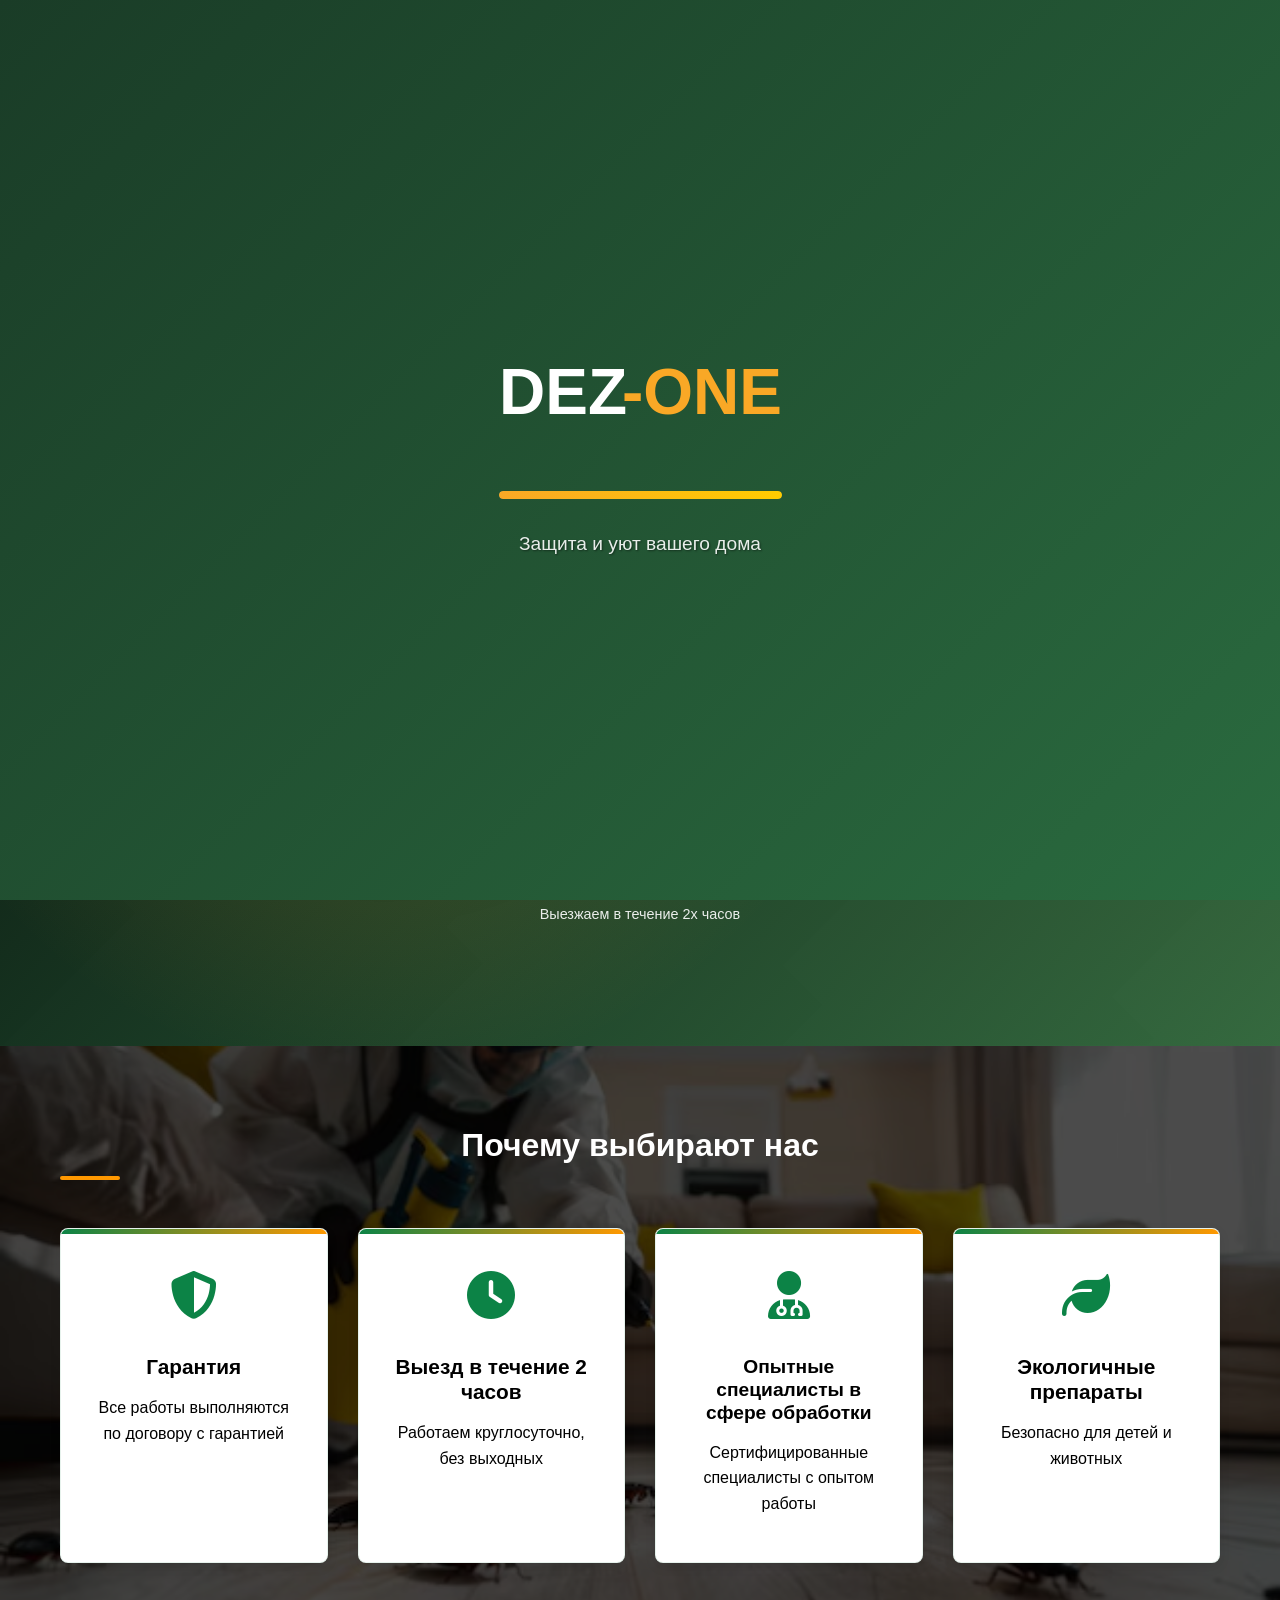
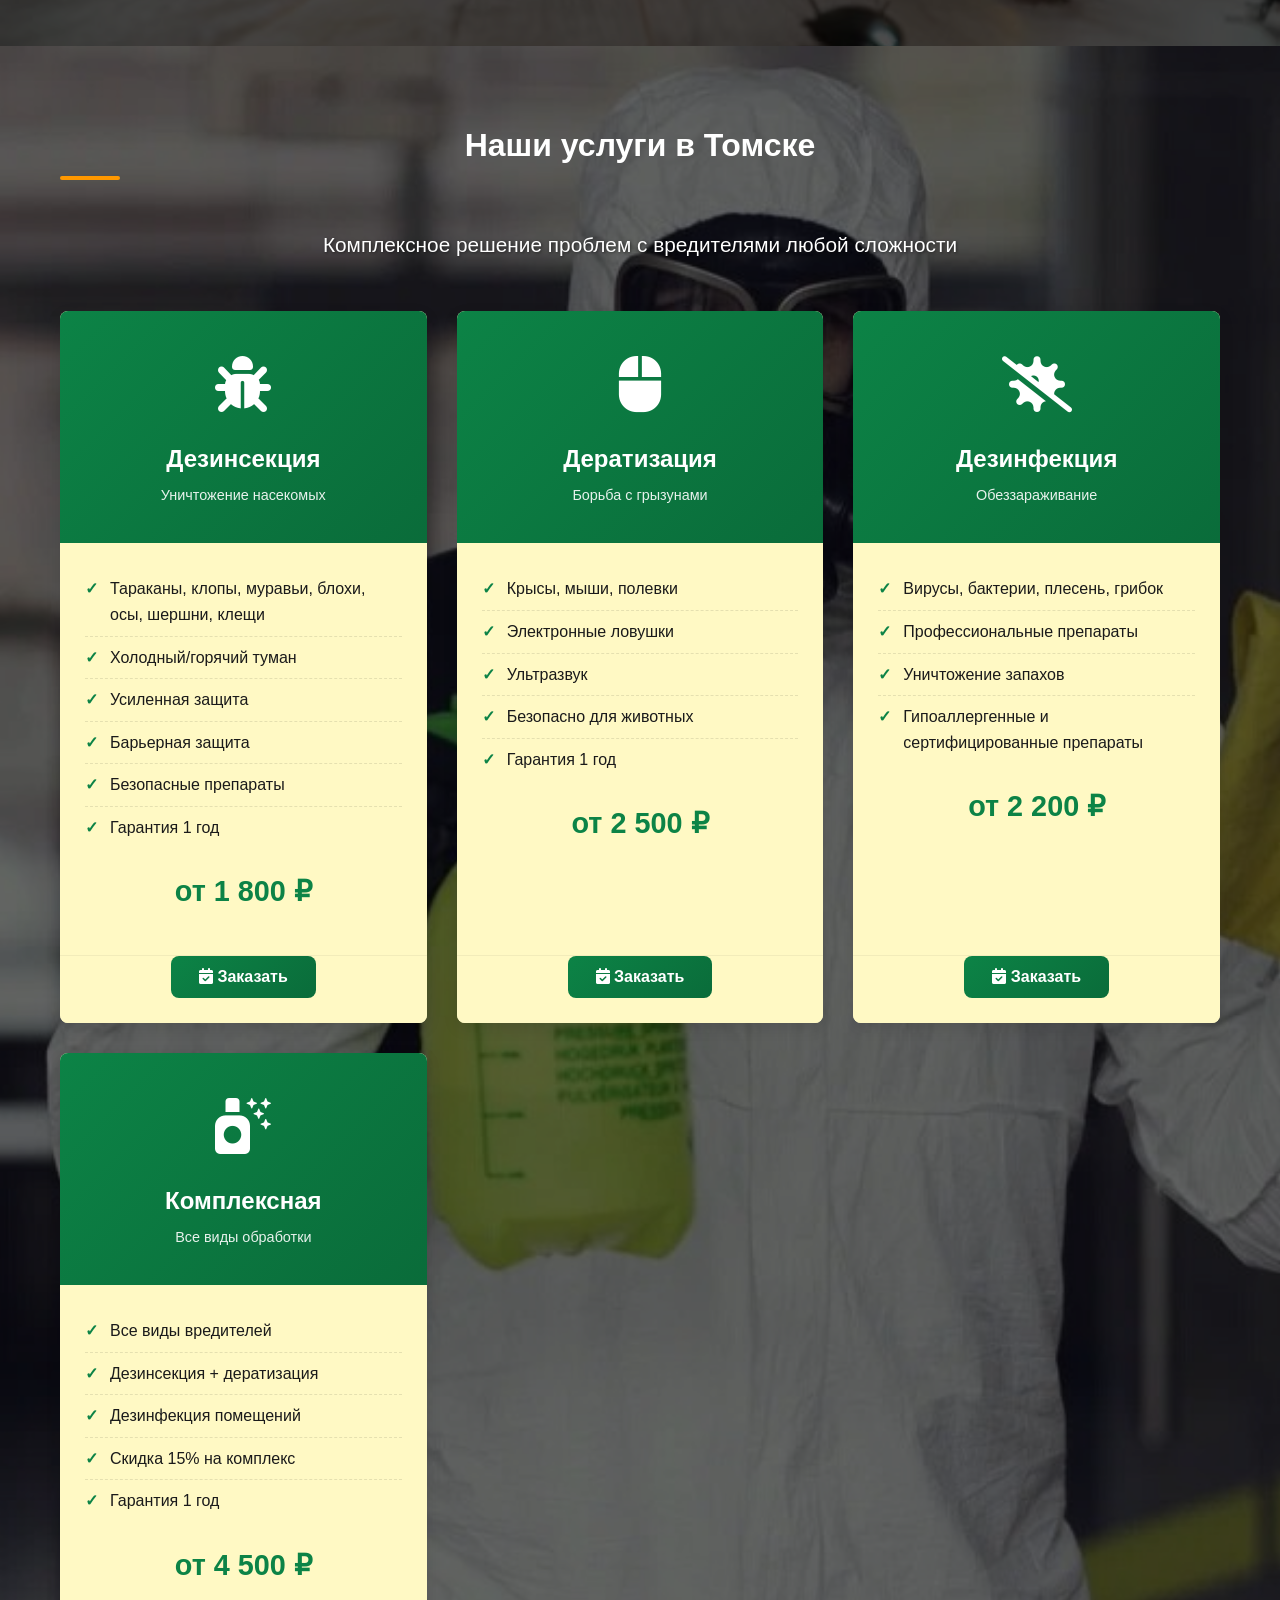
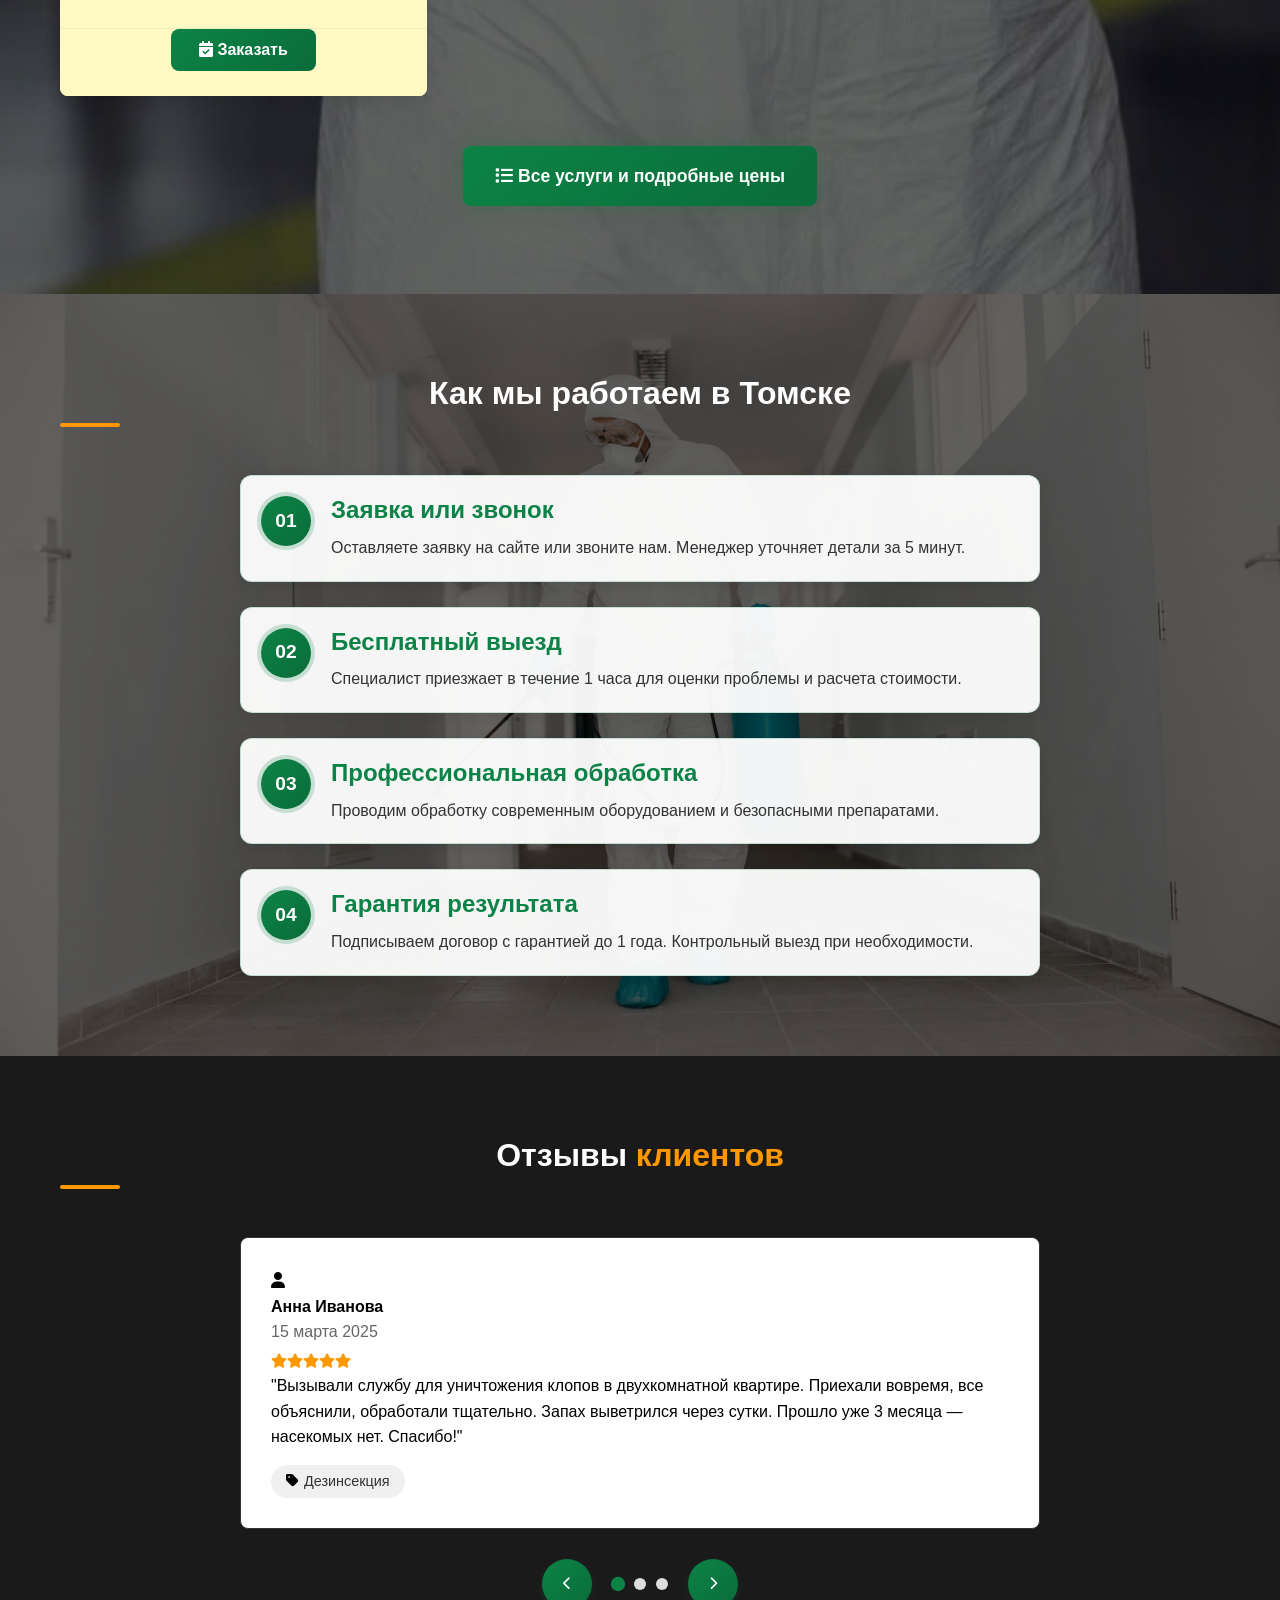
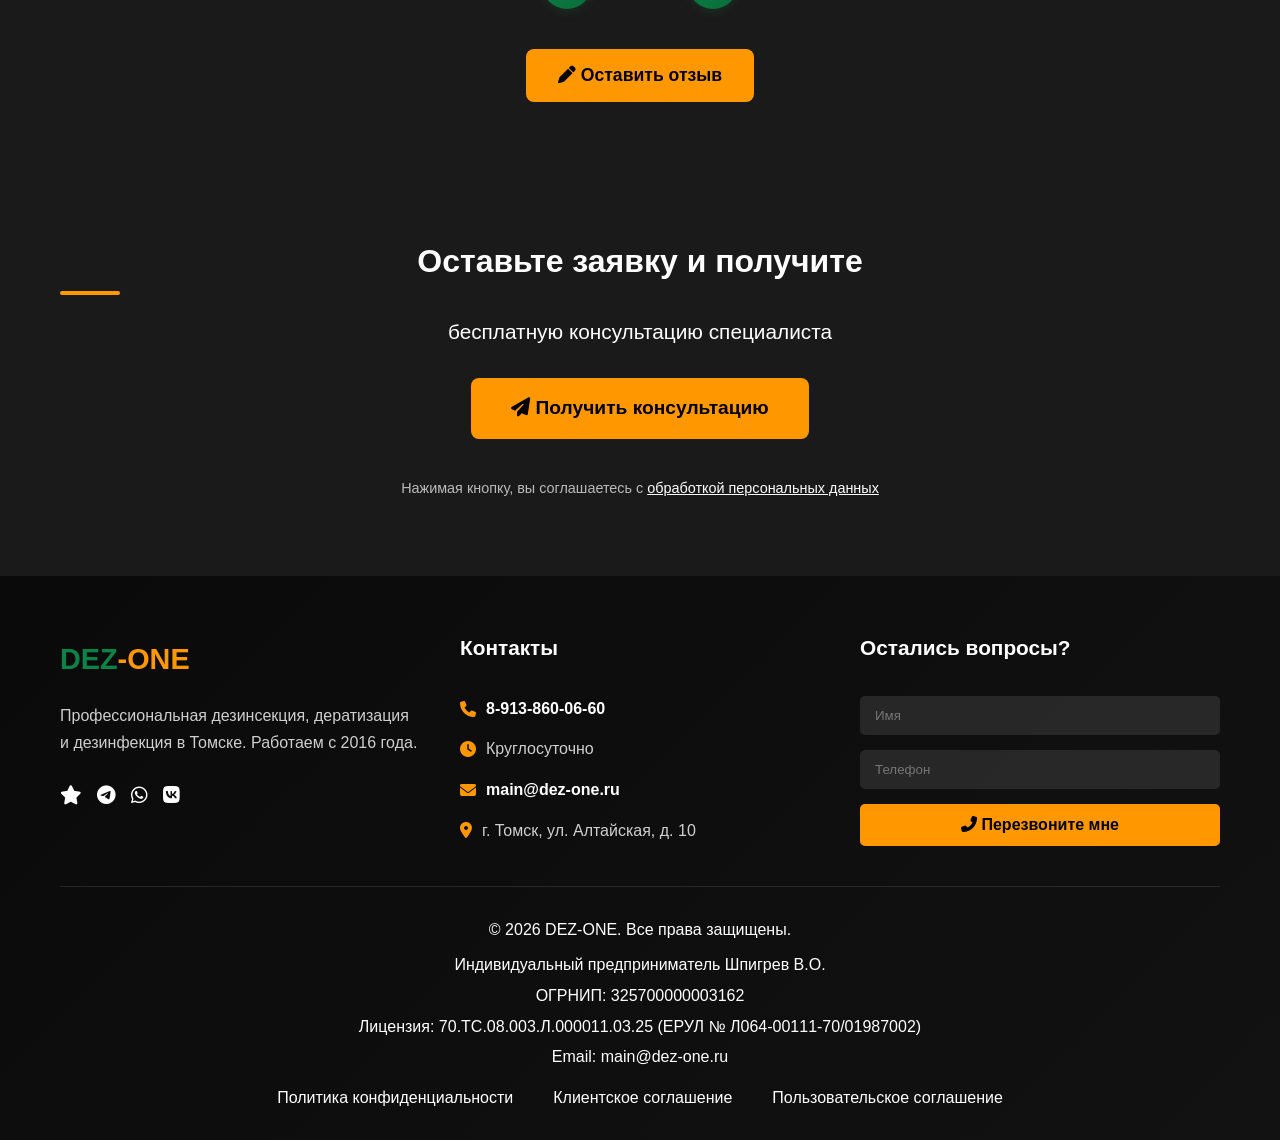
==== commit 4bb7f417: "Add files via upload" ====
--- a/index.html
+++ b/index.html
@@ -663,8 +663,8 @@
                         <p style="color: rgba(255,255,255,0.8); display: flex; align-items: center; gap: 10px; margin: 0;" data-dez-work-hours="work-hours">
                             <i class="fas fa-clock" style="color: #ff9800;"></i> Круглосуточно
                         </p>
-                        <a href="mailto:muravskiy.s.a@yandex.ru" style="color: #ffffff; text-decoration: none; font-weight: 600; display: flex; align-items: center; gap: 10px;" data-dez-email="email">
-                            <i class="fas fa-envelope" style="color: #ff9800;"></i> muravskiy.s.a@yandex.ru
+                        <a href="mailto:main@dez-one.ru" style="color: #ffffff; text-decoration: none; font-weight: 600; display: flex; align-items: center; gap: 10px;" data-dez-email="email">
+                            <i class="fas fa-envelope" style="color: #ff9800;"></i> main@dez-one.ru
                         </a>
                         <p style="color: rgba(255,255,255,0.8); display: flex; align-items: center; gap: 10px; margin: 0;" data-dez-address="address">
                             <i class="fas fa-map-marker-alt" style="color: #ff9800;"></i> г. Томск, ул. Алтайская, д. 10
@@ -689,7 +689,7 @@
                 <p style="color: #ffffff; margin: 0 0 5px 0;">Индивидуальный предприниматель Шпигрев В.О.</p>
                 <p style="color: #ffffff; margin: 0 0 5px 0;">ОГРНИП: 325700000003162</p>
                 <p style="color: #ffffff; margin: 0 0 5px 0;">Лицензия: 70.ТС.08.003.Л.000011.03.25 (ЕРУЛ № Л064-00111-70/01987002)</p>
-                <p style="color: #ffffff; margin: 0;">Email: muravskiy.s.a@yandex.ru</p>
+                <p style="color: #ffffff; margin: 0;">Email: main@dez-one.ru</p>
                 <div style="display: flex; gap: 20px; flex-wrap: wrap; justify-content: center; margin-top: 15px;">
                     <a href="#" class="footer__link" id="privacyPolicyLink" style="color: #ffffff; text-decoration: none;">Политика конфиденциальности</a>
                     <a href="#" class="footer__link" id="clientAgreementLink" style="color: #ffffff; text-decoration: none;">Клиентское соглашение</a>
@@ -742,7 +742,7 @@
                 <p style="color: #ffffff !important;">7.3. Лица, виновные в нарушении правил обработки персональных данных, несут гражданскую, административную, уголовную и дисциплинарную ответственность в соответствии с законодательством РФ.</p>
                 <h4 style="color: #ff9800; margin-top: 20px; margin-bottom: 10px;">8. Контактная информация</h4>
                 <p style="color: #ffffff !important;">По всем вопросам, связанным с обработкой персональных данных, Пользователь может обратиться:</p>
-                <p style="color: #ffffff !important;">Email: muravskiy.s.a@yandex.ru</p>
+                <p style="color: #ffffff !important;">Email: main@dez-one.ru</p>
                 <p style="color: #ffffff !important;">Телефон: 8-913-860-06-60</p>
                 <p style="color: #ffffff !important;">Адрес для корреспонденции: г. Томск, ул. Алтайская, д. 10</p>
                 <p style="color: #ffffff !important;">ИП Шпигрев В.О., ОГРНИП 325700000003162</p>
@@ -847,7 +847,7 @@
                 <p style="color: #ffffff !important;">Настоящим я, действуя своей волей и в своем интересе, при использовании сайта https://dez-one.ru (далее — Сайт) и заполнении форм обратной связи, даю свое согласие Индивидуальному предпринимателю Шпигреву В.О. (ОГРНИП 325700000003162) на обработку моих персональных данных, а именно: фамилии, имени, отчества, номера контактного телефона, адреса электронной почты, адреса местонахождения объекта.</p>
                 <p style="color: #ffffff !important;">Обработка персональных данных включает в себя сбор, запись, систематизацию, накопление, хранение, уточнение (обновление, изменение), извлечение, использование, передачу (предоставление доступа), обезличивание, блокирование, удаление, уничтожение персональных данных.</p>
                 <p style="color: #ffffff !important;">Цель обработки персональных данных: идентификация Пользователя в рамках договоров оказания услуг; связь с Пользователем, включая направление уведомлений, запросов и информации, касающихся использования Сайта, оказания услуг; обработка заявок и запросов Пользователя; улучшение качества работы Сайта; защита прав и законных интересов Оператора и третьих лиц.</p>
-                <p style="color: #ffffff !important;">Настоящее согласие действует бессрочно до момента его отзыва путем направления письменного заявления на адрес электронной почты muravskiy.s.a@yandex.ru или почтовый адрес: г. Томск, ул. Алтайская, д. 10.</p>
+                <p style="color: #ffffff !important;">Настоящее согласие действует бессрочно до момента его отзыва путем направления письменного заявления на адрес электронной почты main@dez-one.ru или почтовый адрес: г. Томск, ул. Алтайская, д. 10.</p>
                 <p style="color: #ffffff !important;">Я ознакомлен(а) с Политикой конфиденциальности и Пользовательским соглашением, понимаю свои права и обязанности, связанные с обработкой персональных данных.</p>
                 <p style="margin-top: 30px; font-style: italic; color: #ffffff !important;">Дата последнего обновления: 26 февраля 2026 г.</p>
             </div>
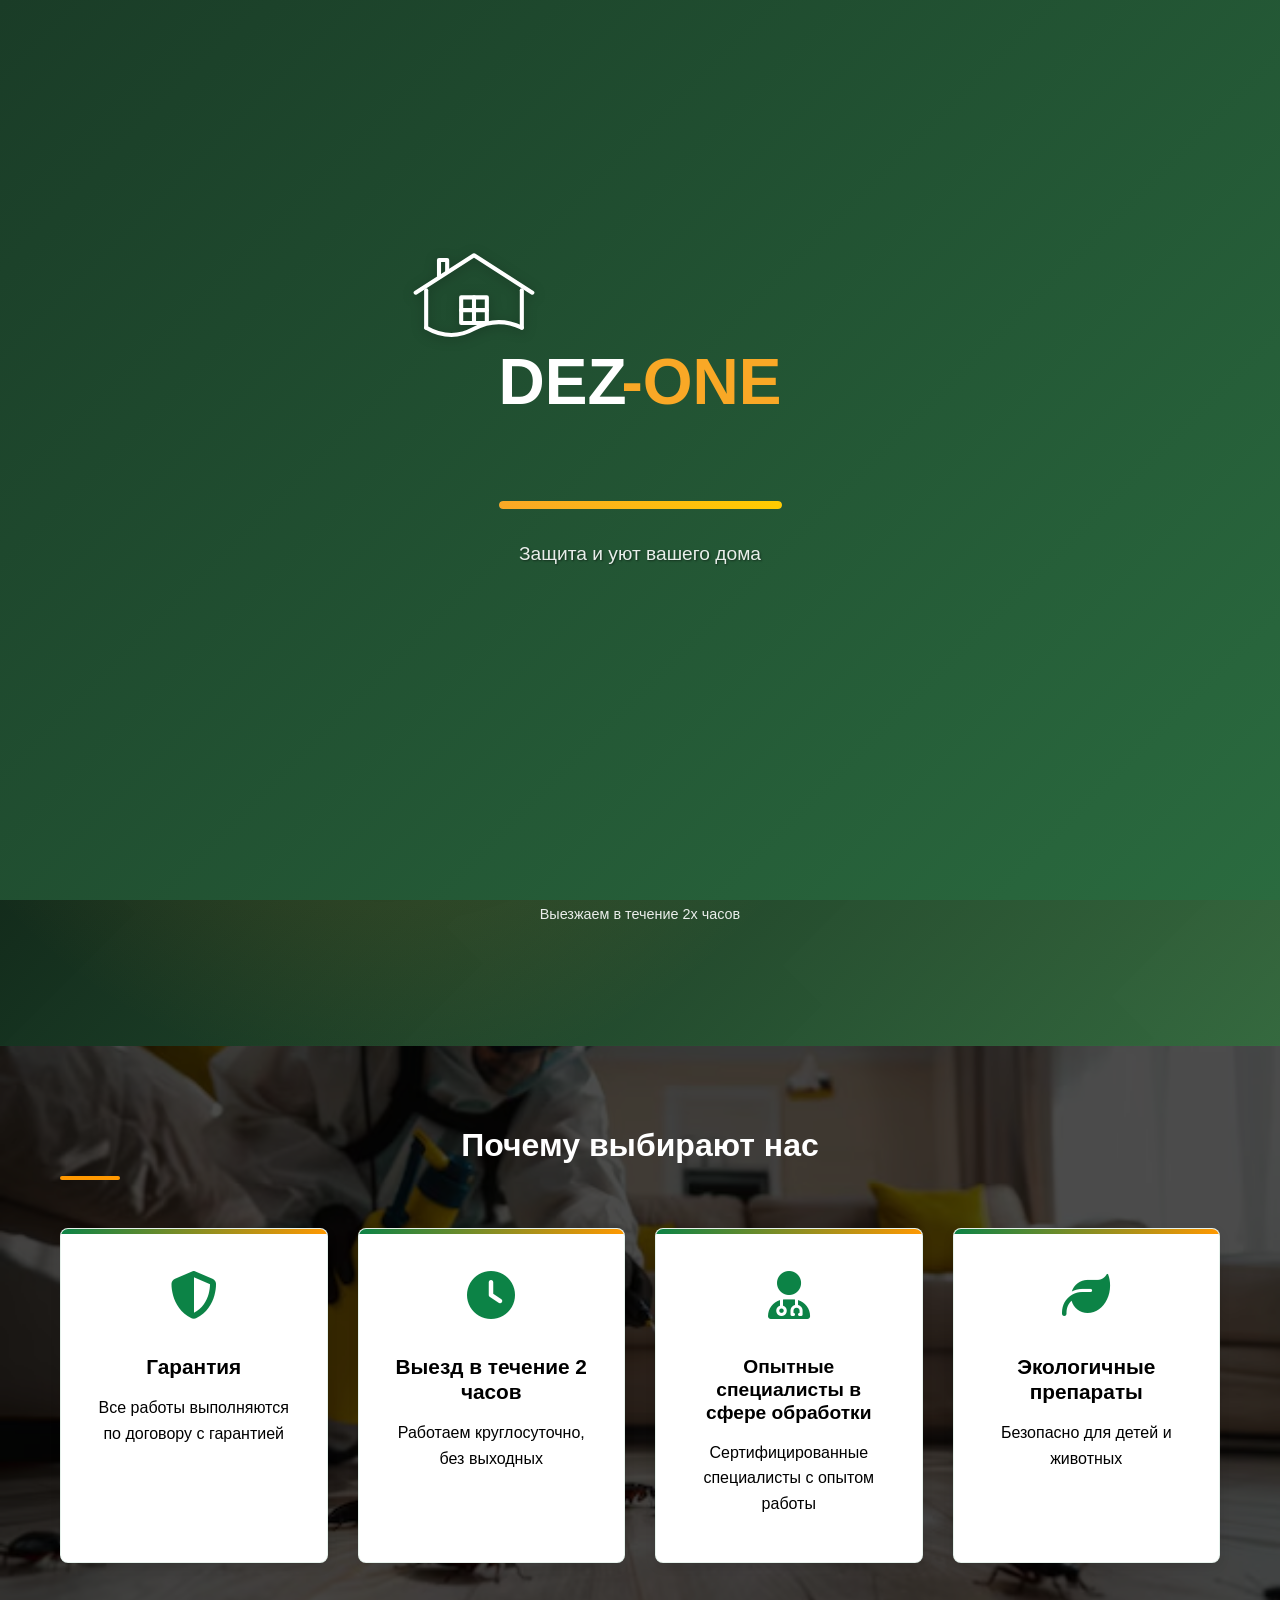
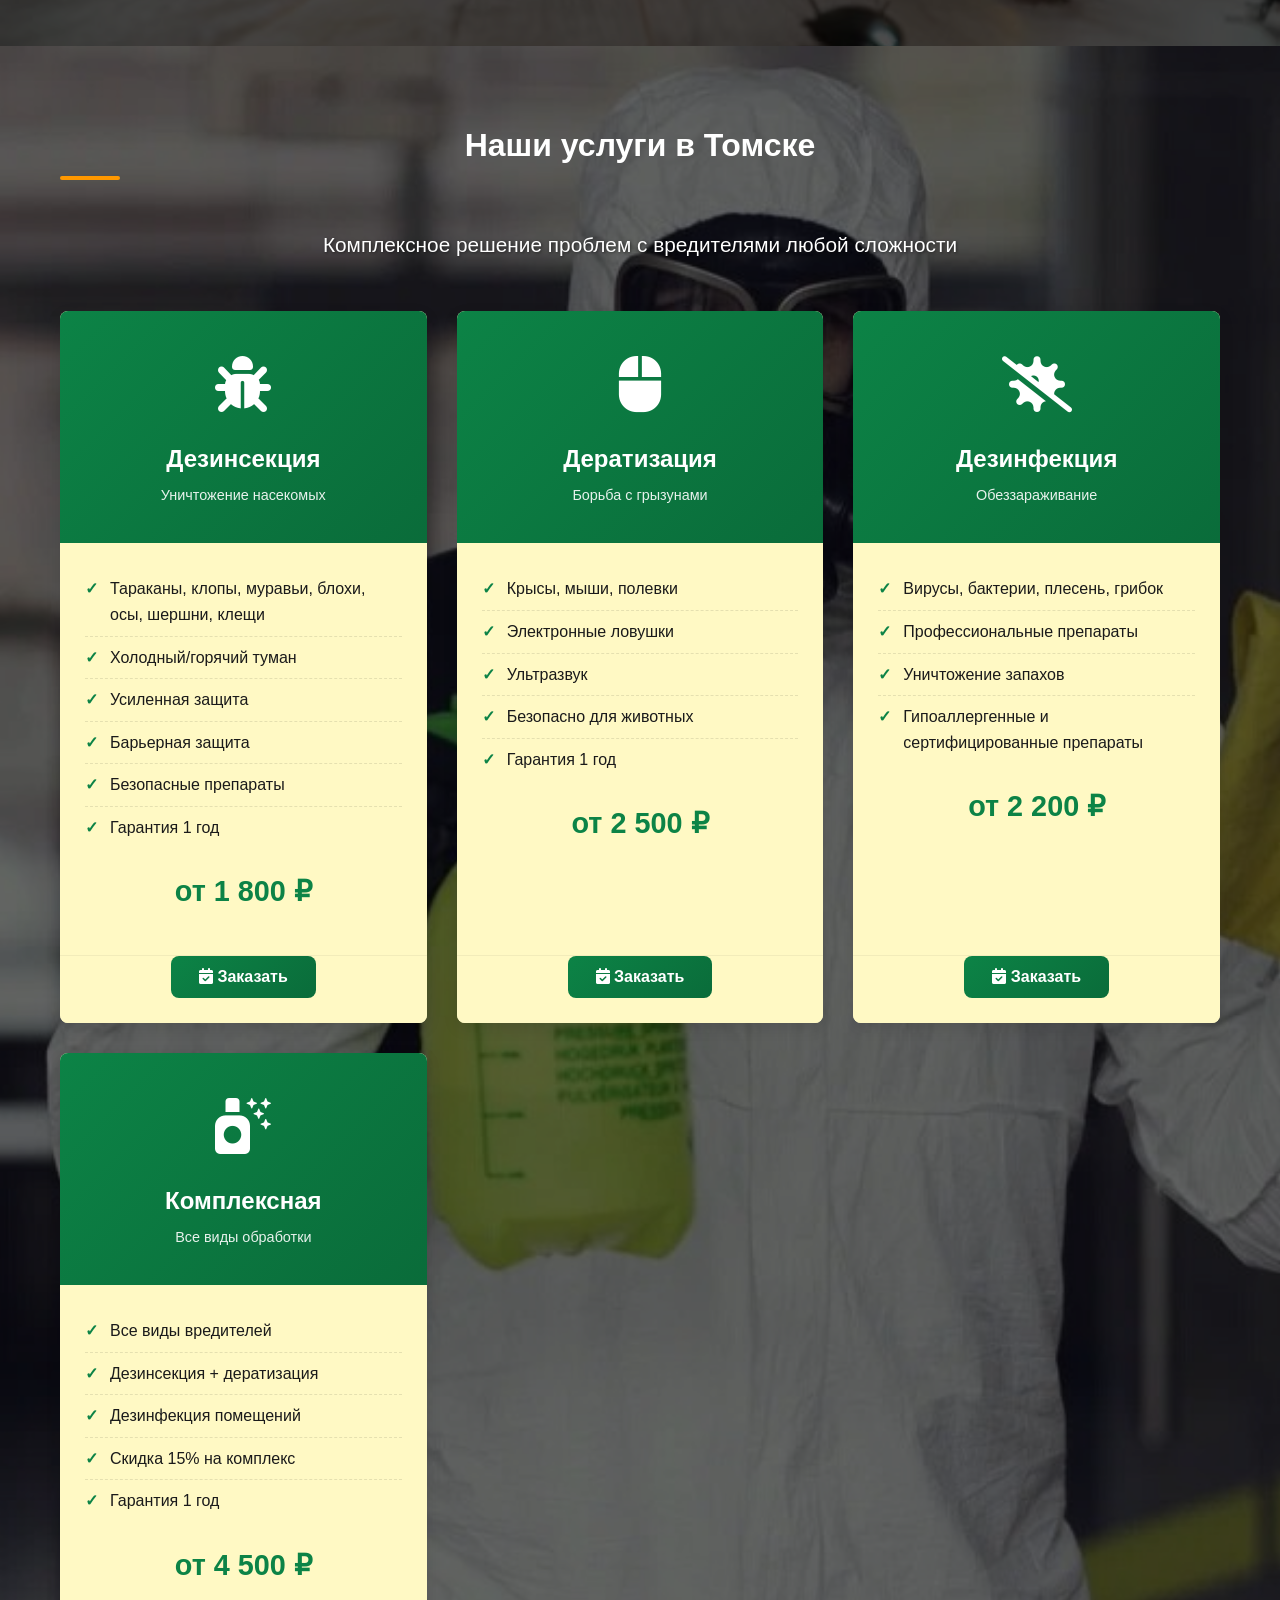
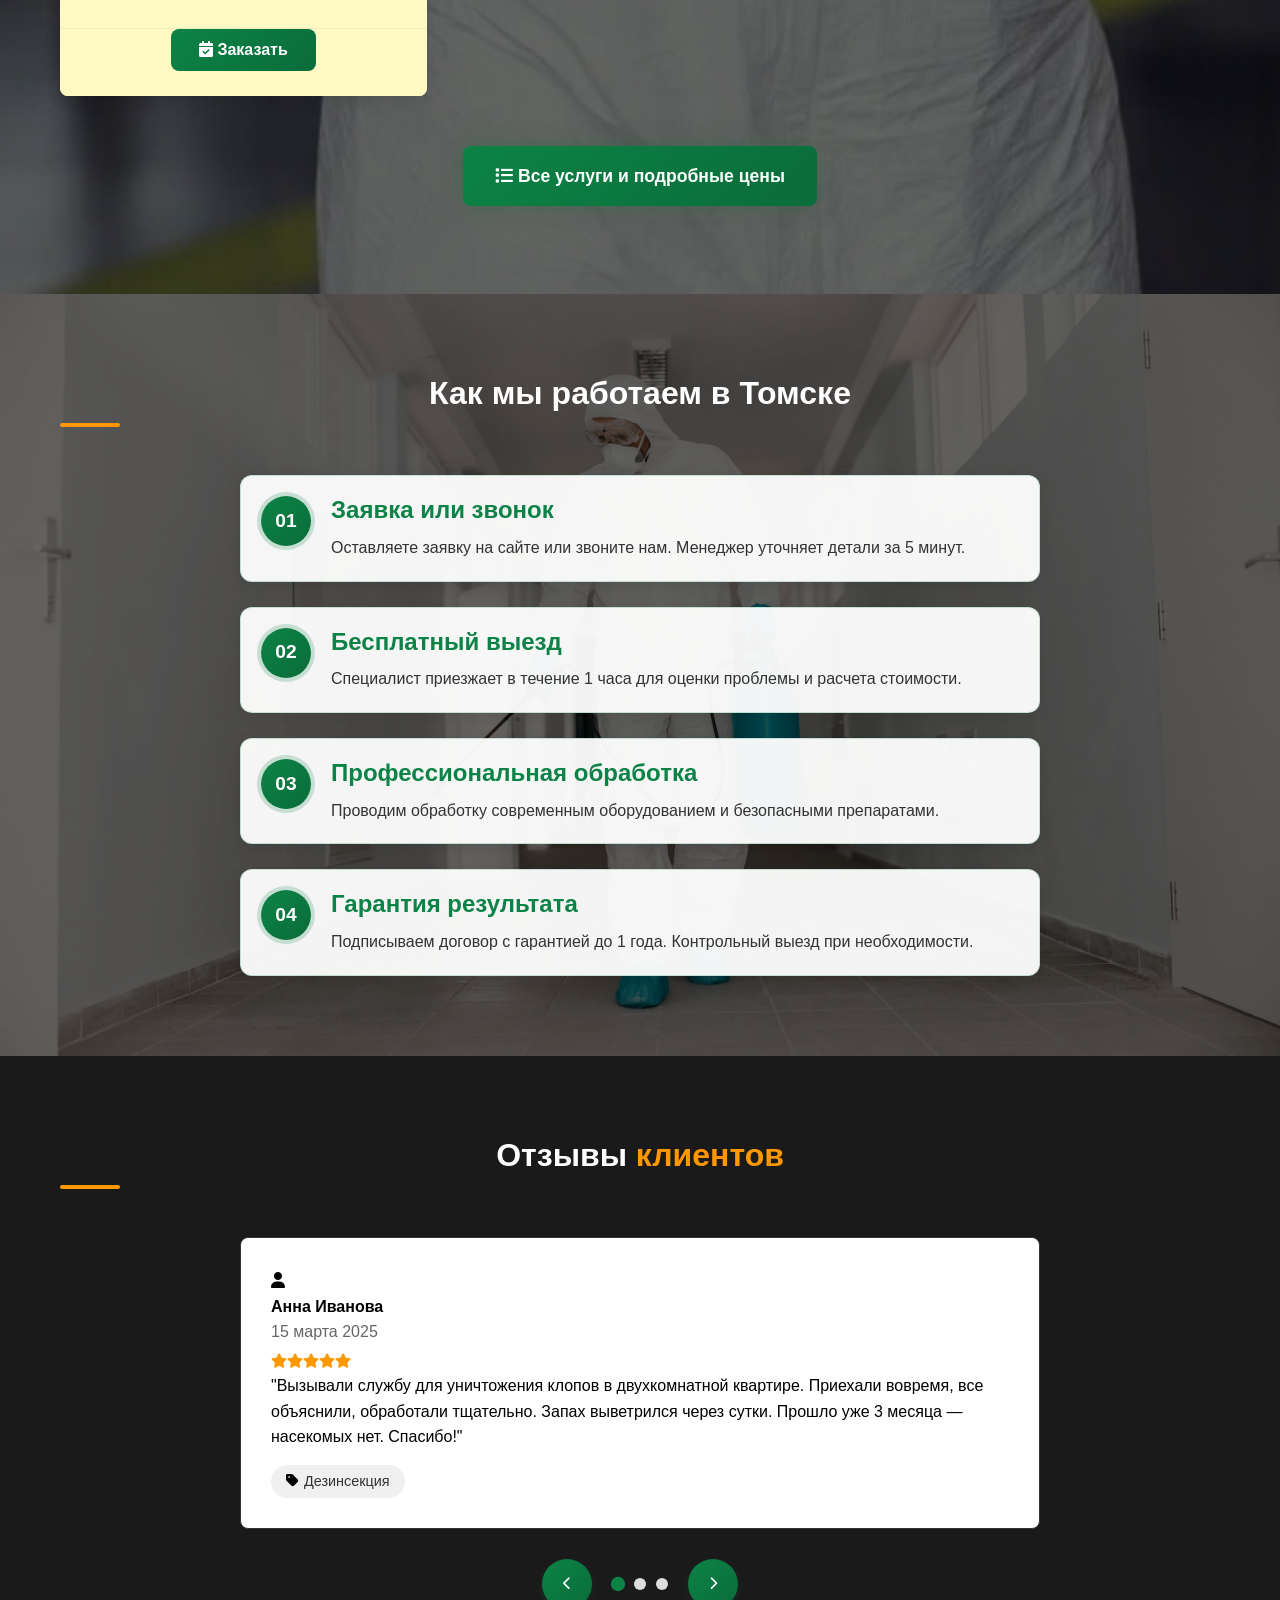
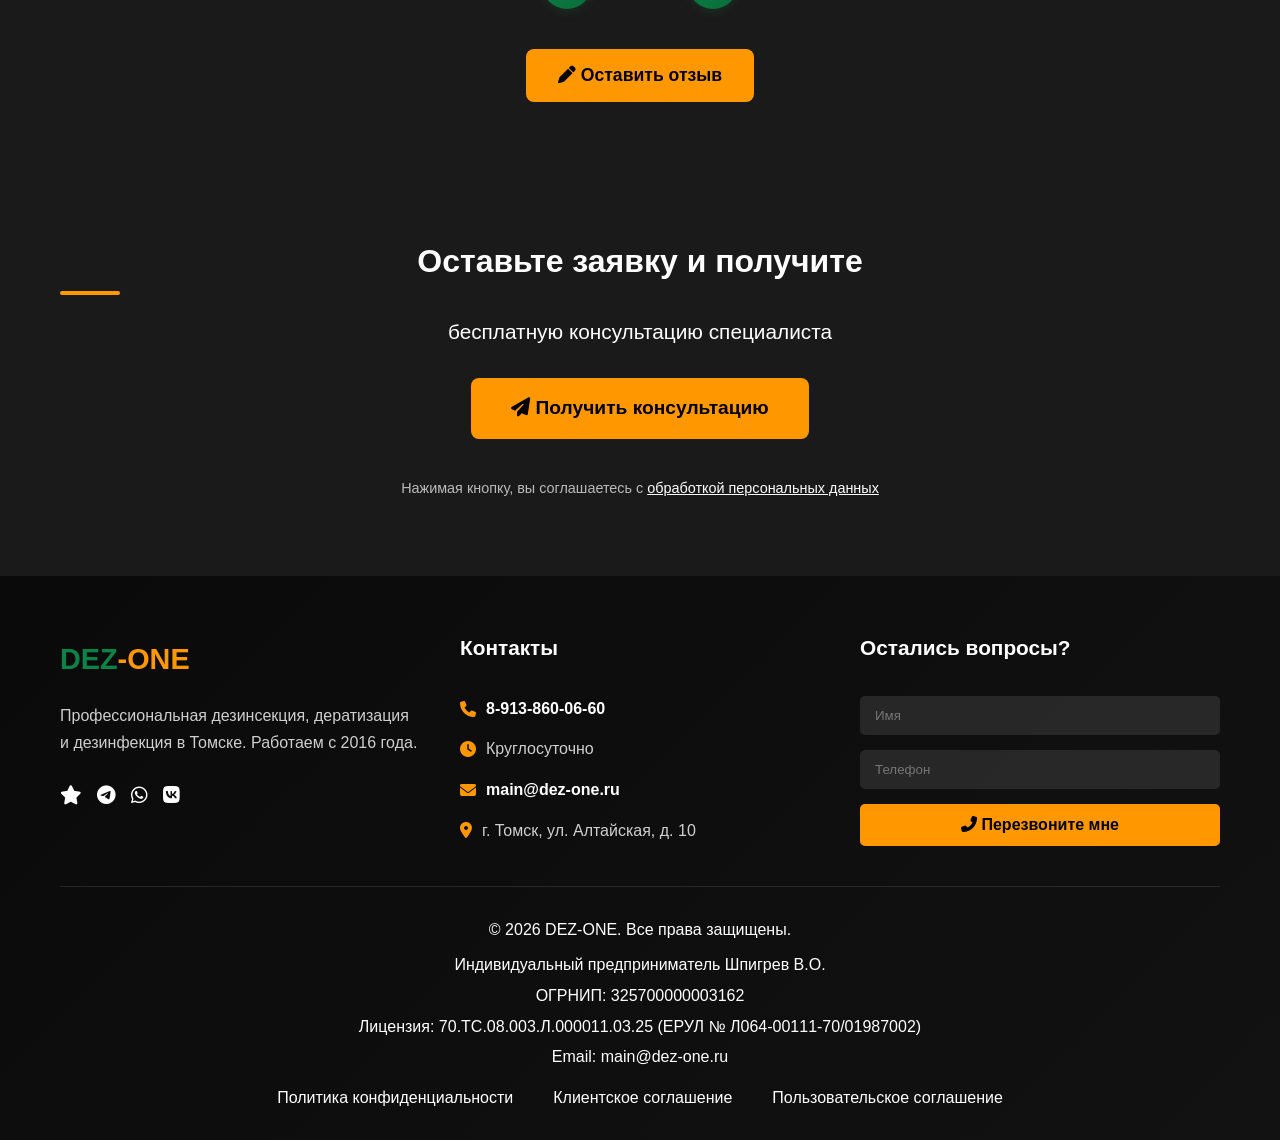
==== commit 90a3abe8: "Добавлен SVG-домик над логотипом DEZ-ONE на загрузочном экране" ====
--- a/index.html
+++ b/index.html
@@ -220,8 +220,20 @@
             <div class="preloader-dust d5"></div>
         </div>
         <div class="preloader-content">
-            <div class="preloader-logo">
-                <span class="logo-dez">DEZ</span><span class="logo-on">-ONE</span>
+            <div class="preloader-brand">
+                <svg class="preloader-house" viewBox="0 0 120 90" xmlns="http://www.w3.org/2000/svg" fill="none" stroke="#ffffff" stroke-width="3.5" stroke-linecap="round" stroke-linejoin="round" aria-hidden="true">
+                    <path d="M30 26 L30 12 L37 12 L37 22" />
+                    <path d="M10 40 L60 8 L110 40" />
+                    <path d="M19 38 L19 70" />
+                    <path d="M101 38 L101 70" />
+                    <path d="M19 70 Q40 82 60 71 T101 70" />
+                    <rect x="49" y="44" width="22" height="22" />
+                    <line x1="60" y1="44" x2="60" y2="66" />
+                    <line x1="49" y1="55" x2="71" y2="55" />
+                </svg>
+                <div class="preloader-logo">
+                    <span class="logo-dez">DEZ</span><span class="logo-on">-ONE</span>
+                </div>
             </div>
             <div class="preloader-slogan" style="display: none;">Защита и уют вашего дома</div>
             <div class="preloader-progress">
--- a/css/animations.css
+++ b/css/animations.css
@@ -56,6 +56,31 @@
     max-width: 400px;
     position: relative;
     z-index: 3;
+}
+
+/* Контейнер бренда с домиком над логотипом */
+.preloader-brand {
+    position: relative;
+    display: inline-block;
+}
+
+/* Домик над буквой D, со сдвигом влево от логотипа */
+.preloader-house {
+    position: absolute;
+    width: 140px;
+    height: auto;
+    bottom: calc(100% - 20px);
+    right: calc(100% - 45px);
+    pointer-events: none;
+    z-index: 2;
+    filter: drop-shadow(0 2px 6px rgba(0,0,0,0.25));
+    animation: housePop 1.2s ease-out 0.2s both;
+}
+
+@keyframes housePop {
+    0%   { opacity: 0; transform: translateY(10px) scale(0.85); }
+    60%  { opacity: 1; transform: translateY(-2px) scale(1.04); }
+    100% { opacity: 1; transform: translateY(0) scale(1); }
 }
 
 /* Анимированный логотип DEZON */
@@ -881,11 +906,17 @@
         font-size: 3rem;
         height: 100px;
     }
-    
+
+    .preloader-house {
+        width: 108px;
+        right: calc(100% - 32px);
+        bottom: calc(100% - 14px);
+    }
+
     .preloader-slogan {
         font-size: 1.2rem;
     }
-    
+
     .preloader-text {
         font-size: 1rem;
     }
